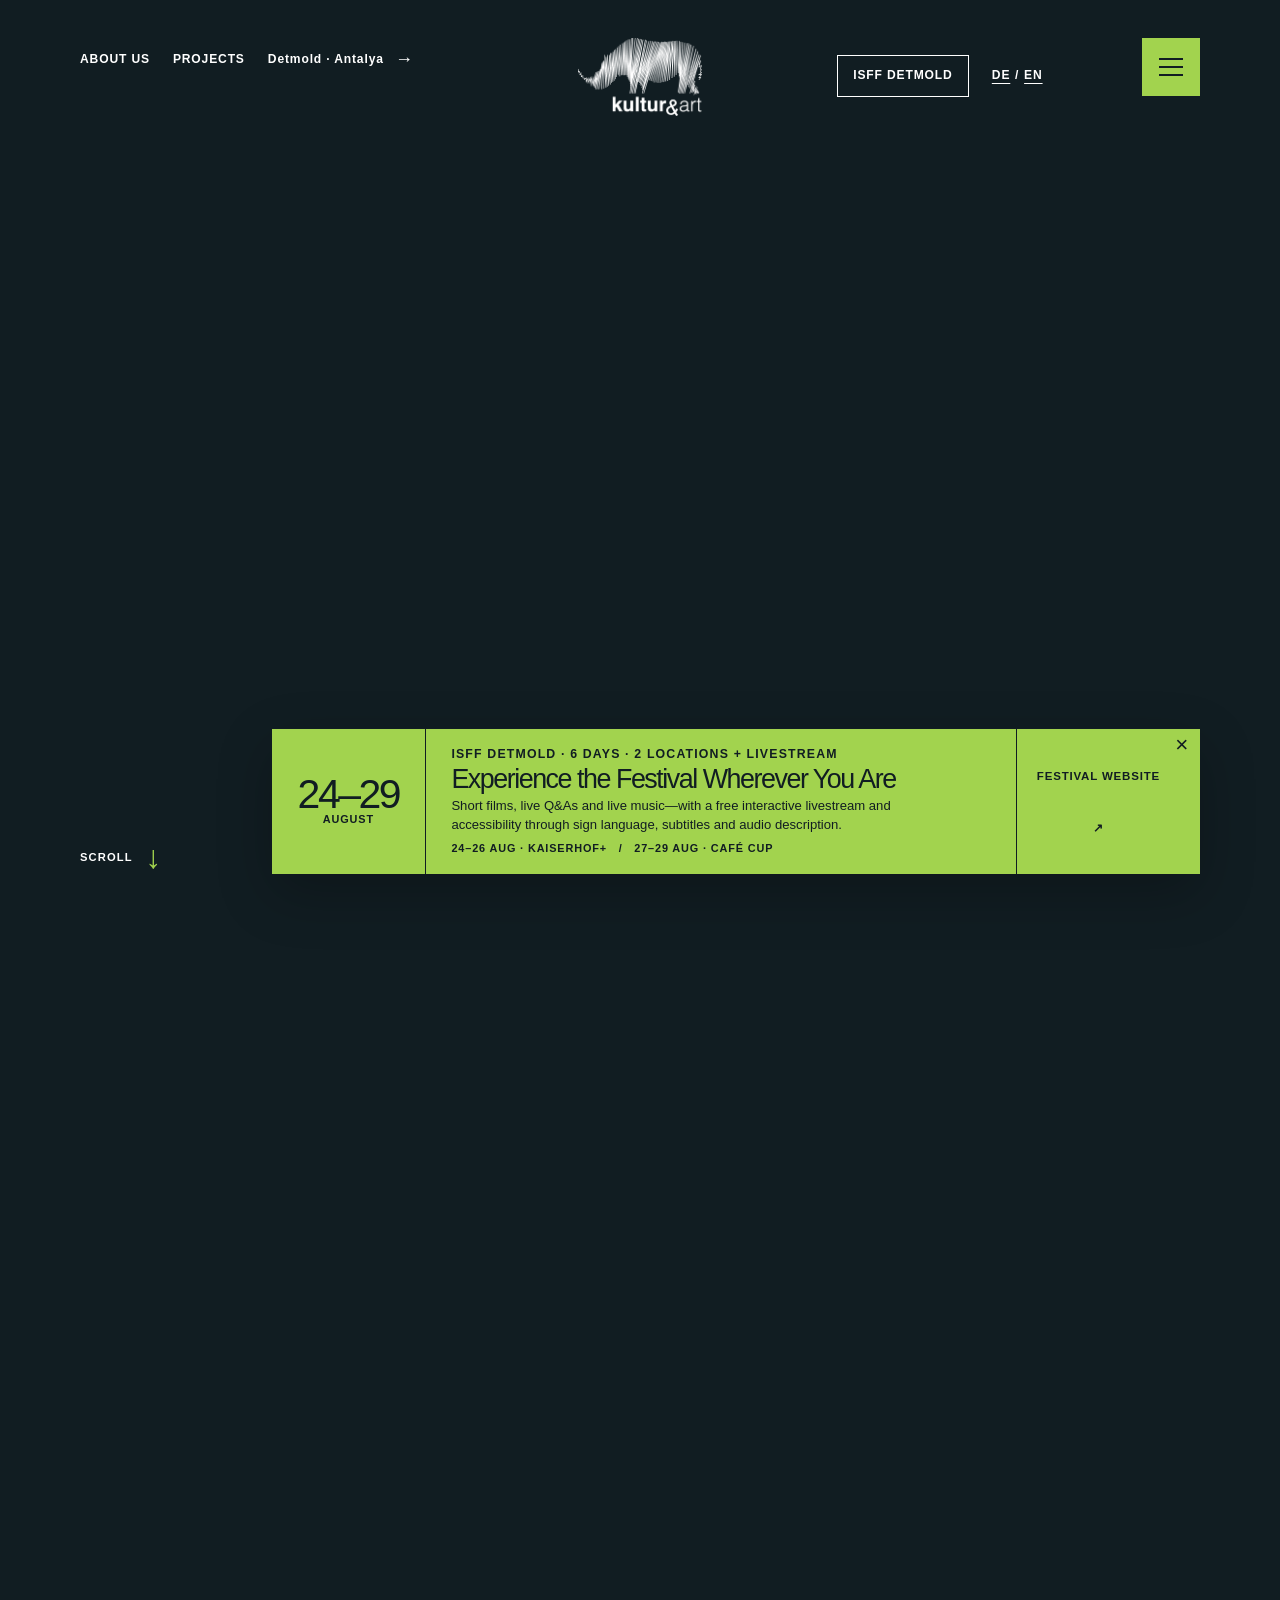
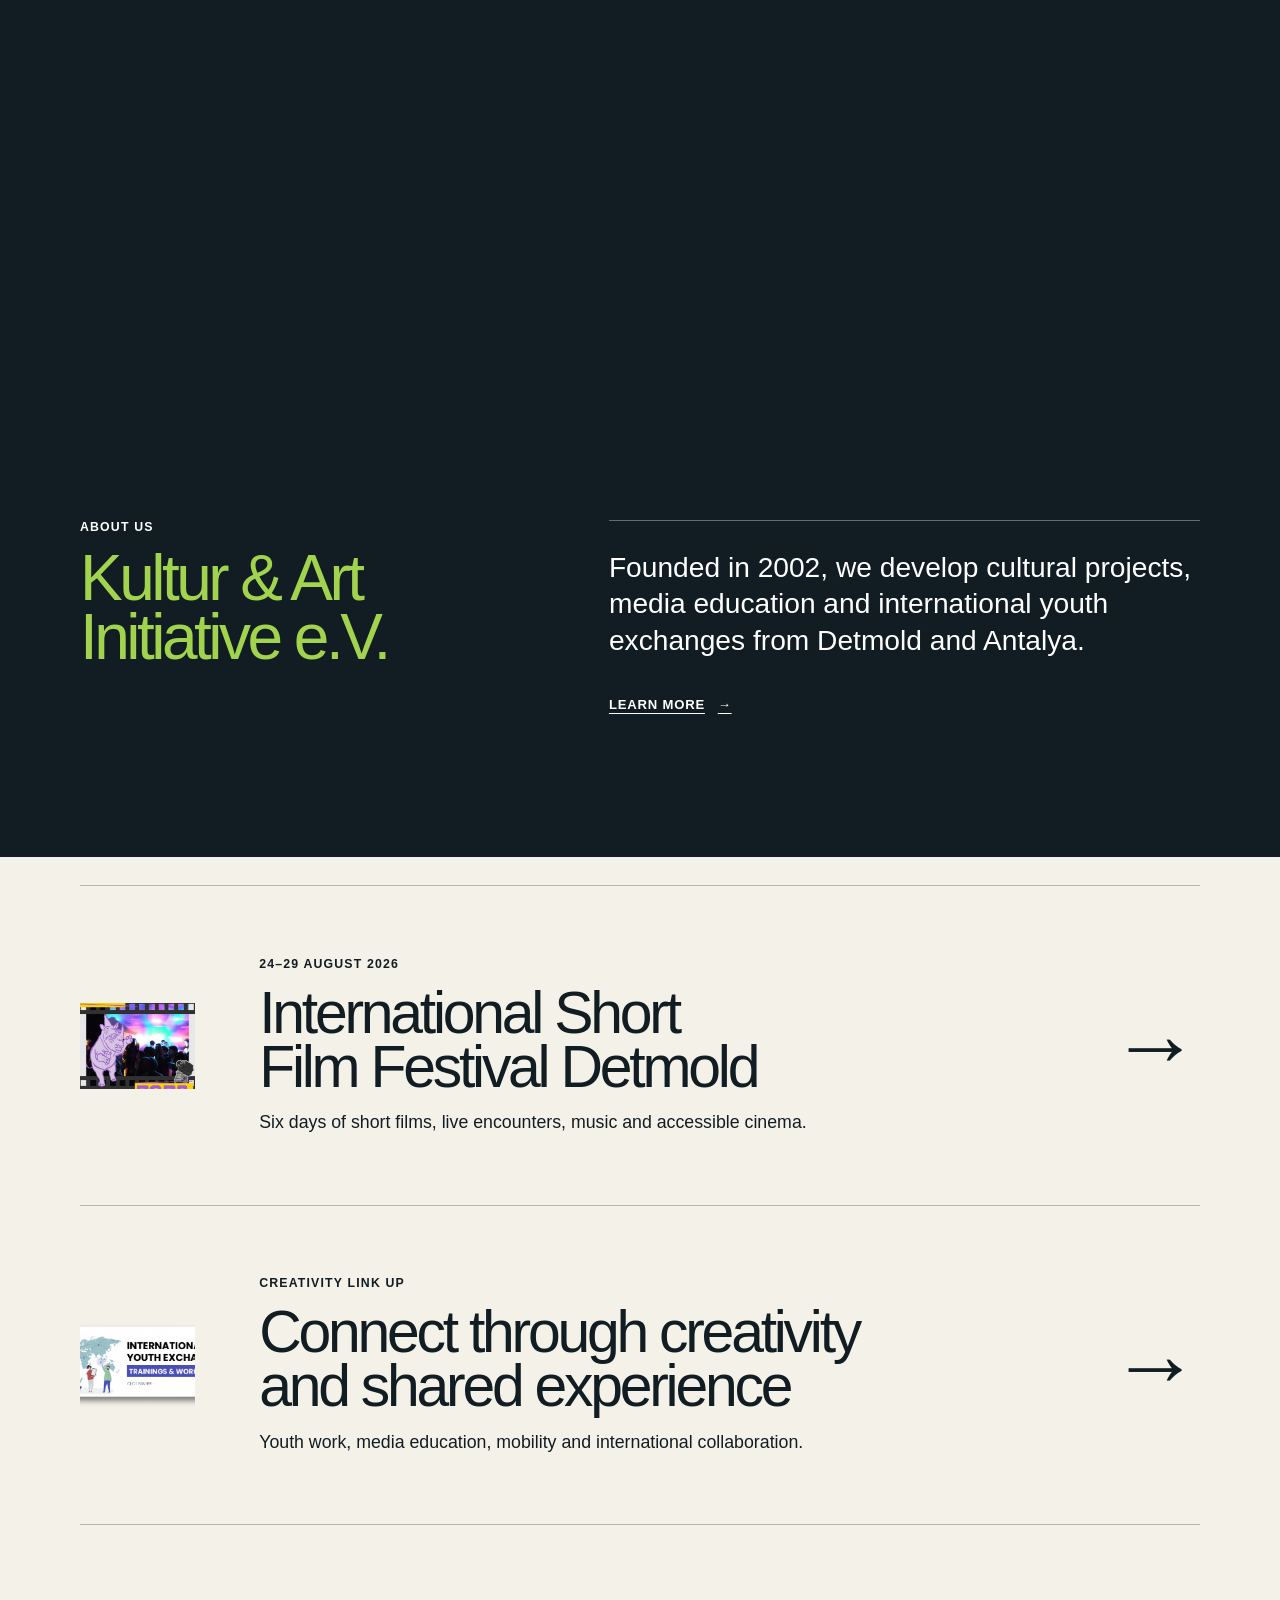
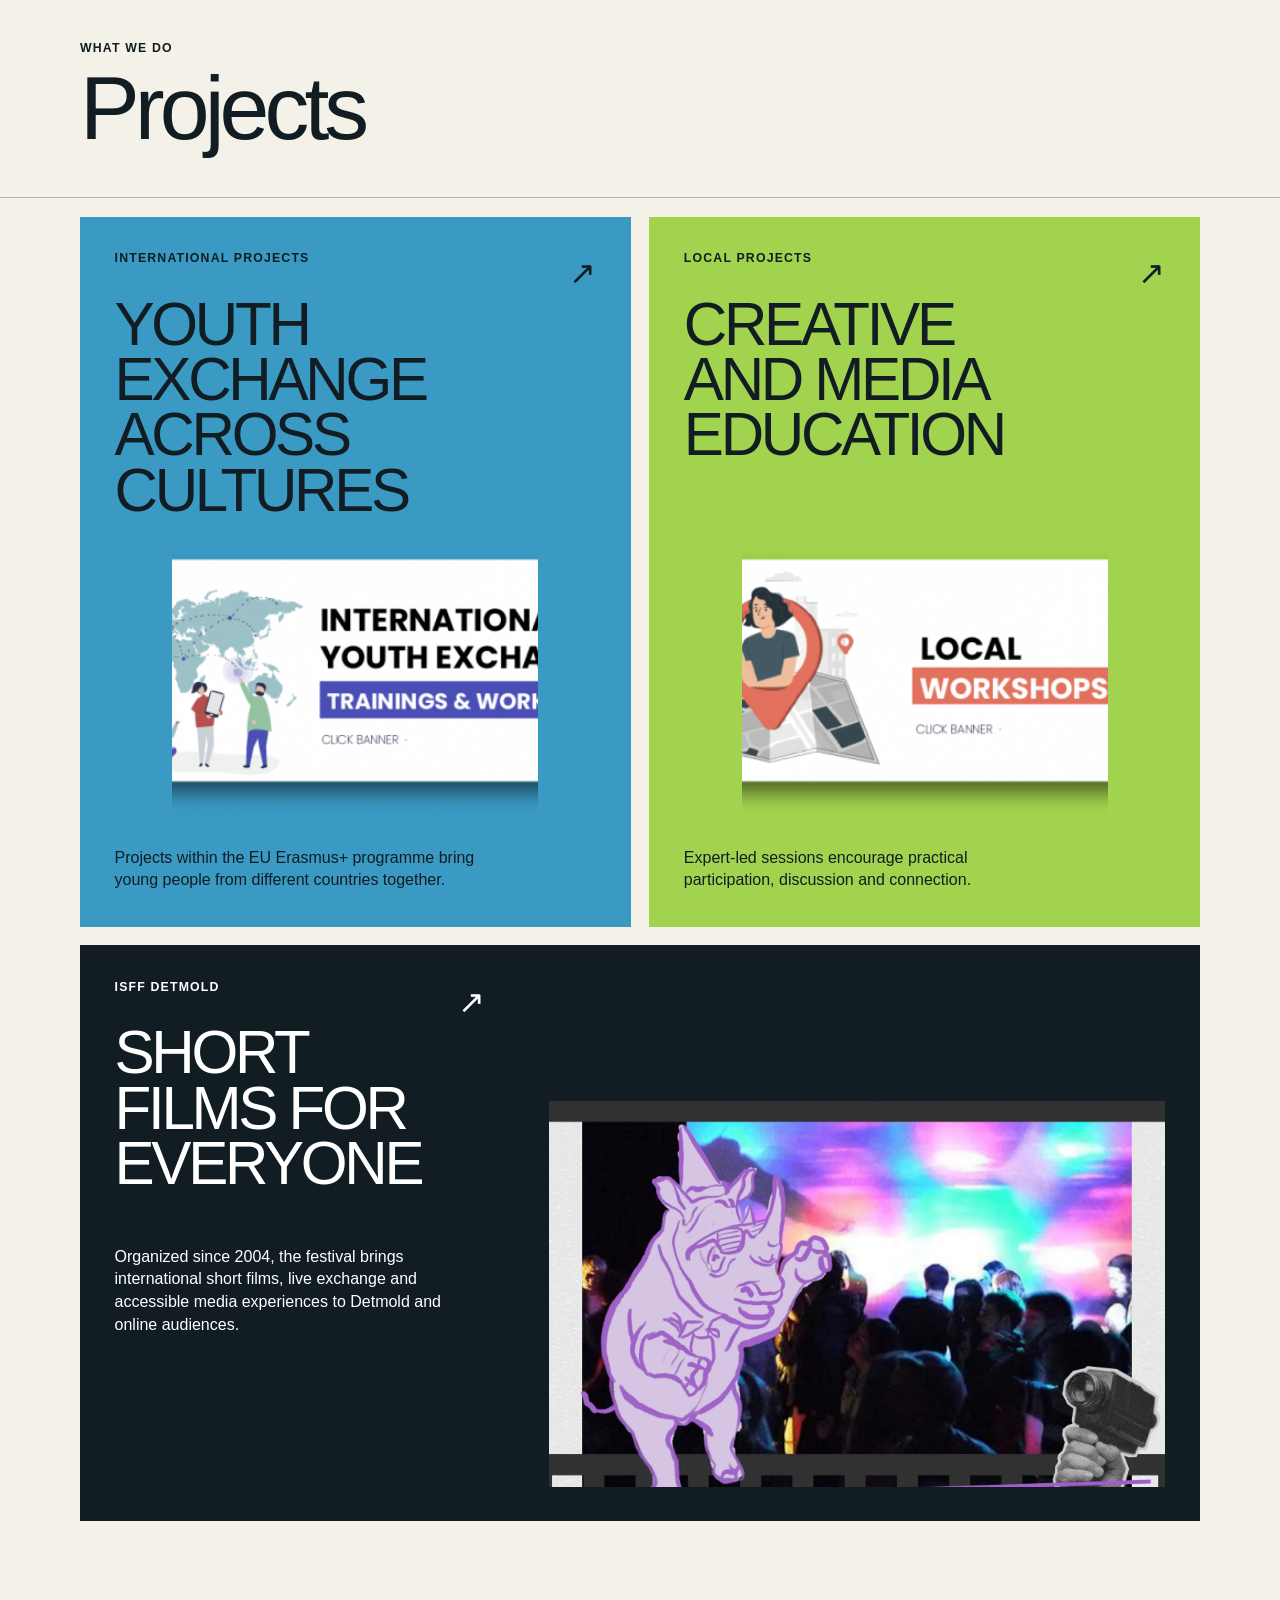
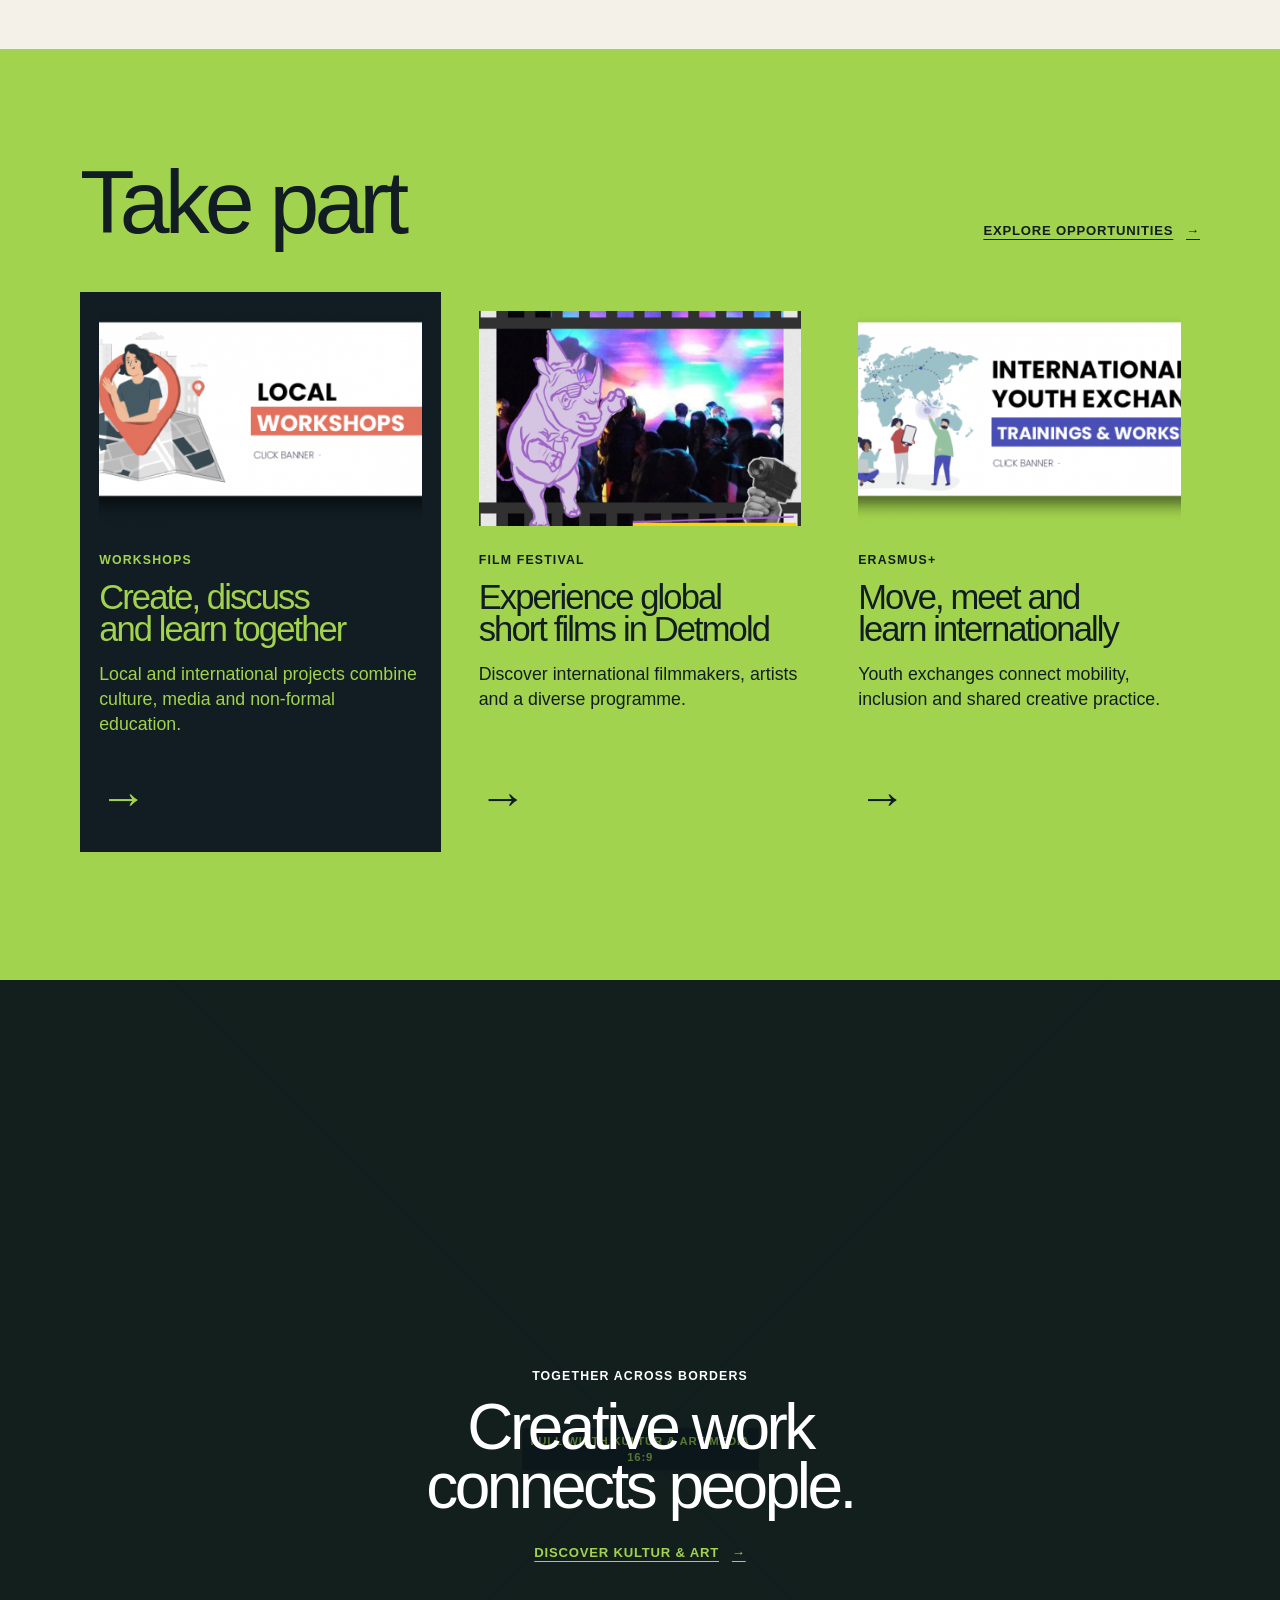
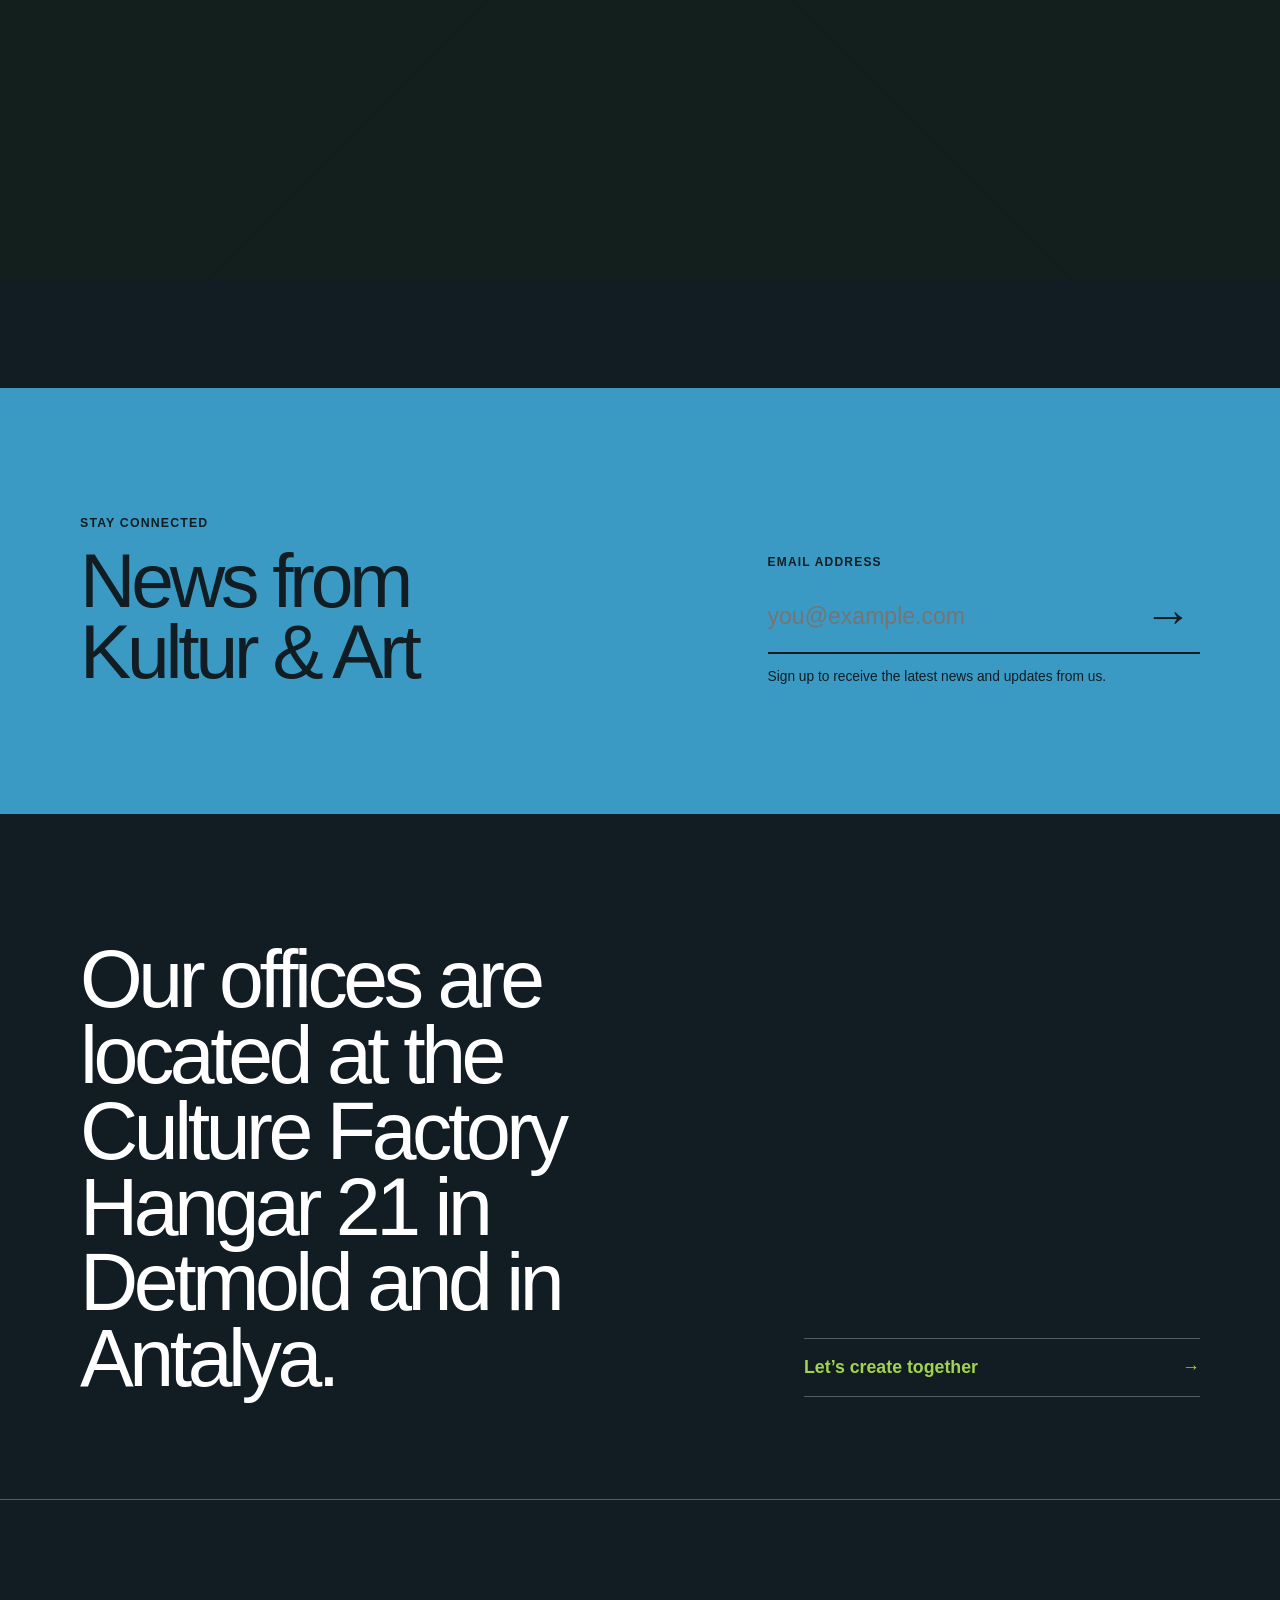
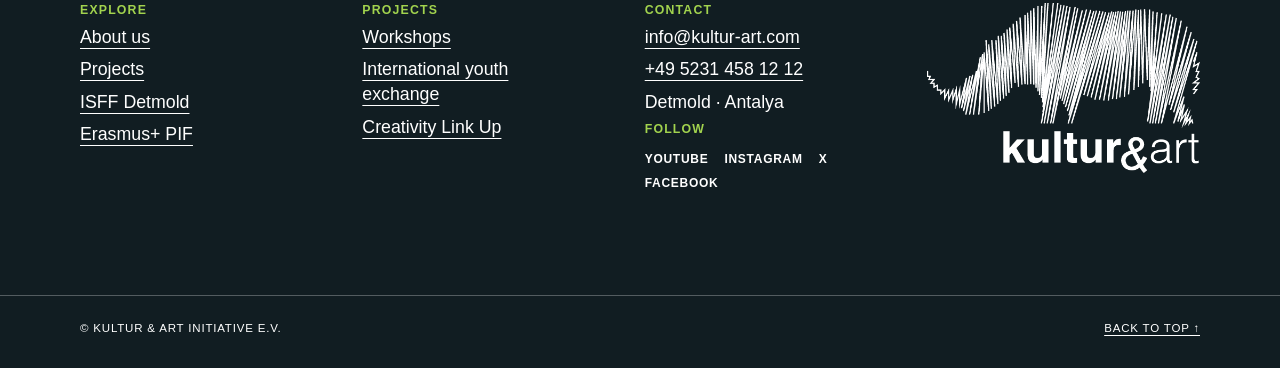
==== index.html @ 5b08f301 "first commit" ====
<!DOCTYPE html>
<html lang="en">
  <head>
    <meta charset="UTF-8">
    <meta name="viewport" content="width=device-width, initial-scale=1.0">
    <meta name="description" content="Kultur &amp; Art Initiative e.V. — intercultural projects, film and education.">
    <title>Kultur &amp; Art Initiative e.V.</title>
    <script>document.documentElement.classList.add("js");</script>
    <link rel="stylesheet" href="css/styles.css">
  </head>

  <body>
    <a class="skip-link" href="#main-content">Skip to content</a>

    <aside class="festival-note" aria-labelledby="festival-note-title" data-festival-note>
      <div class="festival-note__date" aria-hidden="true"><span>24–29</span><small>August</small></div>
      <div class="festival-note__copy">
        <p class="eyebrow">ISFF Detmold · 6 days · 2 locations + livestream</p>
        <h2 id="festival-note-title">Experience the Festival Wherever You Are</h2>
        <p>Short films, live Q&amp;As and live music—with a free interactive livestream and accessibility through sign language, subtitles and audio description.</p>
        <p class="festival-note__locations">24–26 Aug · Kaiserhof+ &nbsp; / &nbsp; 27–29 Aug · Café Cup</p>
      </div>
      <a class="festival-note__link" href="https://fest-der-filme.de/" target="_blank" rel="noopener">Festival website <span aria-hidden="true">↗</span></a>
      <button class="festival-note__close" type="button" aria-label="Dismiss festival announcement" data-festival-dismiss>×</button>
    </aside>

    <header class="site-header">
      <nav class="site-header__primary" aria-label="Primary navigation">
        <a class="header-link" href="about/">About us</a>
        <a class="header-link" href="projects/">Projects</a>
        <a class="header-status" href="about/#locations">
          <span>Detmold · Antalya</span>
          <span aria-hidden="true">→</span>
        </a>
      </nav>

      <a class="site-logo" href="./" aria-label="Kultur &amp; Art home">
        <img src="assets/brand/kulturart-logo.png" alt="Kultur &amp; Art" width="512" height="313">
      </a>

      <div class="site-header__tools">
        <a class="header-link header-link--featured" href="isff-detmold/">ISFF Detmold</a>
        <nav class="language-switcher" aria-label="Language selection">
          <a href="./" lang="de" hreflang="de">DE</a>
          <span aria-hidden="true">/</span>
          <a href="./" lang="en" hreflang="en" aria-current="page">EN</a>
        </nav>

        <details class="site-menu">
          <summary>
            <span class="site-menu__label">Menu</span>
            <span class="site-menu__icon" aria-hidden="true"></span>
          </summary>

          <div class="site-menu__overlay">
            <div class="site-menu__heading" aria-hidden="true">Explore</div>
            <nav class="site-menu__main" aria-label="Menu navigation">
              <a href="./"><span>01</span> Home</a>
              <a href="about/"><span>02</span> About us</a>
              <a href="projects/"><span>03</span> Projects</a>
              <a href="isff-detmold/"><span>04</span> ISFF Detmold</a>
              <a href="pif/"><span>05</span> Erasmus+ PIF</a>
            </nav>

            <div class="site-menu__meta">
              <div>
                <p class="eyebrow">Based in</p>
                <p>Detmold, Germany<br>Antalya, Türkiye</p>
              </div>
              <div>
                <p class="eyebrow">Contact</p>
                <a href="mailto:info@kultur-art.com">info@kultur-art.com</a>
                <a href="tel:+4952314581212">+49&nbsp;5231&nbsp;458&nbsp;12&nbsp;12</a>
              </div>
              <div class="site-menu__languages">
                <p class="eyebrow">Language</p>
                <a href="./" lang="de" hreflang="de">Deutsch</a>
                <a href="./" lang="en" hreflang="en" aria-current="page">English</a>
              </div>
            </div>
          </div>
        </details>
      </div>
    </header>

    <main id="main-content">
      <section class="hero" aria-labelledby="hero-title" data-hero data-menu-theme="blue">
        <div class="hero__stage">
          <div class="hero__media">
            <video autoplay muted loop playsinline preload="auto" aria-hidden="true">
              <source src="./assets/reference/background%20video.mp4" type="video/mp4">
            </video>
            <div class="hero__media-shade" aria-hidden="true"></div>
            <p class="hero__media-fallback">Kultur &amp; Art featured video</p>
          </div>

          <h1 class="hero__title" id="hero-title"><span>Culture</span><span>moves</span></h1>

          <div class="hero__caption">
            <p>Film · Education · Exchange</p>
            <a class="hero__link" href="#projects">Explore our work <span aria-hidden="true">→</span></a>
          </div>

          <p class="hero__scroll" aria-hidden="true"><span>Scroll</span><span class="hero__scroll-arrow">↓</span></p>
        </div>
      </section>

      <section class="overview" id="about" data-menu-theme="dark">
        <div class="overview__sticky">
          <div class="overview__lead container">
            <div data-reveal>
              <p class="eyebrow">About us</p>
              <h2>Kultur &amp; Art Initiative e.V.</h2>
            </div>
            <div class="overview__summary" data-reveal>
              <p>Founded in 2002, we develop cultural projects, media education and international youth exchanges from Detmold and Antalya.</p>
              <a class="section-link" href="about/">Learn more <span aria-hidden="true">→</span></a>
            </div>
          </div>
        </div>
      </section>

      <section class="editorial-feed" data-menu-theme="paper" aria-labelledby="feed-title">
        <div class="container">
          <h2 class="visually-hidden" id="feed-title">Featured Kultur &amp; Art stories</h2>
          <a class="editorial-row" href="isff-detmold/" data-reveal>
            <img class="editorial-row__image" src="assets/brand/isff-2026-poster.webp" alt="ISFF Detmold 2026 festival artwork" width="1600" height="2000" loading="lazy">
            <div class="editorial-row__copy">
              <p class="eyebrow">24–29 August 2026</p>
              <h3>International Short Film Festival Detmold</h3>
              <p>Six days of short films, live encounters, music and accessible cinema.</p>
            </div>
            <span class="editorial-row__arrow" aria-hidden="true">→</span>
          </a>
          <a class="editorial-row" href="projects/" data-reveal>
            <img class="editorial-row__image" src="assets/brand/international%20projects.png" alt="International youth exchanges and workshops artwork" width="550" height="200" loading="lazy">
            <div class="editorial-row__copy">
              <p class="eyebrow">Creativity Link Up</p>
              <h3>Connect through creativity and shared experience</h3>
              <p>Youth work, media education, mobility and international collaboration.</p>
            </div>
            <span class="editorial-row__arrow" aria-hidden="true">→</span>
          </a>
        </div>
      </section>

      <section class="projects" id="projects" data-menu-theme="paper" aria-labelledby="projects-title">
        <div class="projects__heading container">
          <p class="eyebrow" data-reveal>What we do</p>
          <h2 id="projects-title" data-reveal>Projects</h2>
        </div>

        <div class="project-grid container">
          <a class="project-card project-card--blue" href="pif/" data-reveal>
            <div class="project-card__head"><p class="eyebrow">International projects</p><span aria-hidden="true">↗</span></div>
            <h3>Youth exchange across cultures</h3>
            <img class="project-card__image" src="assets/brand/international%20projects.png" alt="International youth exchanges and workshops artwork" width="550" height="200" loading="lazy">
            <p>Projects within the EU Erasmus+ programme bring young people from different countries together.</p>
          </a>
          <a class="project-card project-card--lime" href="projects/" data-reveal>
            <div class="project-card__head"><p class="eyebrow">Local projects</p><span aria-hidden="true">↗</span></div>
            <h3>Creative and media education</h3>
            <img class="project-card__image" src="assets/brand/Local%20Projects.png" alt="Local workshops artwork" width="550" height="200" loading="lazy">
            <p>Expert-led sessions encourage practical participation, discussion and connection.</p>
          </a>
          <a class="project-card project-card--wide" href="isff-detmold/" data-reveal>
            <div class="project-card__wide-copy">
              <div class="project-card__head"><p class="eyebrow">ISFF Detmold</p><span aria-hidden="true">↗</span></div>
              <h3>Short films for everyone</h3>
              <p>Organized since 2004, the festival brings international short films, live exchange and accessible media experiences to Detmold and online audiences.</p>
            </div>
            <img class="project-card__image project-card__image--wide" src="assets/brand/isff-2026-poster.webp" alt="ISFF Detmold 2026 festival artwork" width="1600" height="2000" loading="lazy">
          </a>
        </div>
      </section>

      <section class="participate" data-menu-theme="lime" aria-labelledby="participate-title">
        <div class="participate__heading container">
          <h2 id="participate-title" data-reveal>Take part</h2>
          <a class="section-link" href="projects/" data-reveal>Explore opportunities <span aria-hidden="true">→</span></a>
        </div>

        <div class="participate-grid container">
          <a class="participate-card participate-card--featured" href="projects/" data-reveal>
            <img class="participate-card__image" src="assets/brand/Local%20Projects.png" alt="Local workshops artwork" width="550" height="200" loading="lazy">
            <p class="eyebrow">Workshops</p><h3>Create, discuss and learn together</h3>
            <p>Local and international projects combine culture, media and non-formal education.</p><span class="card-arrow" aria-hidden="true">→</span>
          </a>
          <a class="participate-card" href="isff-detmold/" data-reveal>
            <img class="participate-card__image" src="assets/brand/isff-2026-poster.webp" alt="ISFF Detmold 2026 festival artwork" width="1600" height="2000" loading="lazy">
            <p class="eyebrow">Film festival</p><h3>Experience global short films in Detmold</h3>
            <p>Discover international filmmakers, artists and a diverse programme.</p><span class="card-arrow" aria-hidden="true">→</span>
          </a>
          <a class="participate-card" href="pif/" data-reveal>
            <img class="participate-card__image" src="assets/brand/international%20projects.png" alt="International youth exchanges and workshops artwork" width="550" height="200" loading="lazy">
            <p class="eyebrow">Erasmus+</p><h3>Move, meet and learn internationally</h3>
            <p>Youth exchanges connect mobility, inclusion and shared creative practice.</p><span class="card-arrow" aria-hidden="true">→</span>
          </a>
        </div>
      </section>

      <section class="manifesto" data-menu-theme="dark" data-scroll-scene aria-labelledby="manifesto-title">
        <div class="manifesto__sticky">
          <div class="manifesto__media media-placeholder" aria-hidden="true"><span>Full-width Kultur &amp; Art media<br>16:9</span></div>
          <div class="manifesto__shade" aria-hidden="true"></div>
          <div class="manifesto__content container">
            <p class="eyebrow">Together across borders</p>
            <h2 id="manifesto-title">Creative work connects people.</h2>
            <a class="section-link section-link--light" href="about/">Discover Kultur &amp; Art <span aria-hidden="true">→</span></a>
          </div>
        </div>
      </section>

      <section class="newsletter" data-menu-theme="blue" aria-labelledby="newsletter-title">
        <div class="newsletter__inner container">
          <div data-reveal><p class="eyebrow">Stay connected</p><h2 id="newsletter-title">News from Kultur &amp; Art</h2></div>
          <form class="newsletter__form" action="#" method="post" data-reveal>
            <label for="newsletter-email">Email address</label>
            <div class="newsletter__control"><input id="newsletter-email" name="email" type="email" autocomplete="email" placeholder="you@example.com" required><button type="submit" aria-label="Subscribe to the newsletter">→</button></div>
            <p>Sign up to receive the latest news and updates from us.</p>
          </form>
        </div>
      </section>
    </main>

    <footer class="site-footer" data-menu-theme="dark">
      <div class="site-footer__statement container" data-reveal>
        <p>Our offices are located at the Culture Factory Hangar 21 in Detmold and in Antalya.</p>
        <a href="mailto:info@kultur-art.com">Let’s create together <span aria-hidden="true">→</span></a>
      </div>
      <div class="site-footer__links container">
        <div><p class="eyebrow">Explore</p><a href="about/">About us</a><a href="projects/">Projects</a><a href="isff-detmold/">ISFF Detmold</a><a href="pif/">Erasmus+ PIF</a></div>
        <div><p class="eyebrow">Projects</p><a href="projects/">Workshops</a><a href="pif/">International youth exchange</a><a href="projects/">Creativity Link Up</a></div>
        <div><p class="eyebrow">Contact</p><a href="mailto:info@kultur-art.com">info@kultur-art.com</a><a href="tel:+4952314581212">+49 5231 458 12 12</a><p>Detmold · Antalya</p></div>
        <div class="site-footer__brand"><img src="assets/brand/kulturart-logo.png" alt="Kultur &amp; Art" width="512" height="313"></div>
      </div>
      <div class="site-footer__legal container"><p>© Kultur &amp; Art Initiative e.V.</p><a href="#main-content">Back to top ↑</a></div>
    </footer>

    <script src="js/main.js"></script>
  </body>
</html>
---- css/styles.css ----
:root {
  --blue: #3b9ac4;
  --blue-dark: #176487;
  --lime: #a2d34e;
  --ink: #111d22;
  --paper: #f4f1e9;
  --white: #fff;
  --line: rgb(17 29 34 / 28%);
  --font: "Helvetica Neue", Helvetica, Arial, sans-serif;
  --display: Arial, "Helvetica Neue", Helvetica, sans-serif;
  --gutter: clamp(1.25rem, 6.25vw, 7.5rem);
  --gap: clamp(0.8rem, 1.45vw, 2rem);
  --section-space: clamp(5rem, 10vw, 12rem);
  --ease: cubic-bezier(0.22, 1, 0.36, 1);
  --fast: 180ms;
  --normal: 420ms;
}

*,
*::before,
*::after {
  box-sizing: border-box;
}

html {
  min-width: 20rem;
  scroll-behavior: smooth;
  text-size-adjust: 100%;
}

body {
  min-height: 100vh;
  margin: 0;
  overflow-x: clip;
  background: var(--ink);
  color: var(--ink);
  font-family: var(--font);
  font-size: clamp(1rem, 0.95rem + 0.2vw, 1.125rem);
  line-height: 1.42;
  -webkit-font-smoothing: antialiased;
}

body.menu-is-open {
  overflow: hidden;
}

img,
video {
  display: block;
  max-width: 100%;
  height: auto;
}

button,
input {
  color: inherit;
  font: inherit;
}

a {
  color: inherit;
  text-decoration-thickness: 1px;
  text-underline-offset: 0.3em;
}

:focus-visible {
  outline: 3px solid var(--lime);
  outline-offset: 4px;
}

::selection {
  background: var(--lime);
  color: var(--ink);
}

h1,
h2,
h3,
p {
  margin-top: 0;
}

h1,
h2,
h3 {
  margin-bottom: 0.45em;
  font-family: var(--display);
  font-weight: 500;
  letter-spacing: -0.055em;
  line-height: 0.92;
  text-wrap: balance;
}

.container {
  width: 100%;
  max-width: 120rem;
  margin-inline: auto;
  padding-inline: var(--gutter);
}

.eyebrow {
  margin-bottom: 0.9rem;
  font-size: clamp(0.7rem, 0.65rem + 0.15vw, 0.84rem);
  font-weight: 700;
  letter-spacing: 0.095em;
  line-height: 1.2;
  text-transform: uppercase;
}

.visually-hidden {
  position: absolute !important;
  width: 1px !important;
  height: 1px !important;
  padding: 0 !important;
  margin: -1px !important;
  overflow: hidden !important;
  clip: rect(0, 0, 0, 0) !important;
  white-space: nowrap !important;
  border: 0 !important;
}

.skip-link {
  position: fixed;
  z-index: 1000;
  top: 0.75rem;
  left: 0.75rem;
  padding: 0.8rem 1rem;
  background: var(--ink);
  color: var(--white);
  transform: translateY(-160%);
  transition: transform var(--fast) var(--ease);
}

.skip-link:focus {
  transform: translateY(0);
}

/* Quiet festival notice: fixed independently from all measured scroll scenes */
.festival-note {
  position: fixed;
  z-index: 45;
  right: var(--gutter);
  bottom: clamp(1rem, 2vw, 2rem);
  display: grid;
  grid-template-columns: auto minmax(0, 1fr) auto;
  width: min(58rem, calc(100vw - (2 * var(--gutter))));
  border-top: 1px solid var(--ink);
  background: var(--lime);
  color: var(--ink);
  box-shadow: 0 1.2rem 3.5rem rgb(0 0 0 / 24%);
}

.festival-note[hidden] {
  display: none;
}

.festival-note__date {
  display: grid;
  align-content: center;
  padding: 1.25rem clamp(1rem, 2vw, 2rem);
  border-right: 1px solid var(--ink);
  text-align: center;
}

.festival-note__date span {
  font-family: var(--display);
  font-size: clamp(2rem, 3.2vw, 3.6rem);
  letter-spacing: -0.06em;
  line-height: 0.85;
}

.festival-note__date small,
.festival-note__locations {
  font-size: 0.68rem;
  font-weight: 700;
  letter-spacing: 0.08em;
  text-transform: uppercase;
}

.festival-note__copy {
  padding: 1.1rem clamp(1rem, 2vw, 2rem);
}

.festival-note__copy .eyebrow {
  margin-bottom: 0.35rem;
}

.festival-note__copy h2 {
  margin-bottom: 0.3rem;
  font-size: clamp(1.45rem, 2.1vw, 2.4rem);
}

.festival-note__copy > p:not(.eyebrow, .festival-note__locations) {
  max-width: 64ch;
  margin-bottom: 0.45rem;
  font-size: 0.82rem;
}

.festival-note__locations {
  margin: 0;
}

.festival-note__link {
  display: grid;
  min-width: 9.5rem;
  padding: 1.25rem 2.5rem 1.25rem 1.25rem;
  border-left: 1px solid var(--ink);
  place-items: center;
  font-size: 0.72rem;
  font-weight: 700;
  letter-spacing: 0.07em;
  text-align: center;
  text-decoration: none;
  text-transform: uppercase;
}

.festival-note__close {
  position: absolute;
  top: 0.25rem;
  right: 0.35rem;
  border: 0;
  background: transparent;
  cursor: pointer;
  font-size: 1.4rem;
  line-height: 1;
}

/* Editorial internal pages */
.subpage {
  background: var(--paper);
}

.subpage .site-header {
  color: var(--ink);
}

.subpage .site-logo {
  filter: none;
}

.subpage--dark-hero .site-header {
  color: var(--white);
}

.subpage--dark-hero .site-logo {
  filter: brightness(0) invert(1);
}

.subpage .site-menu:not([open]) summary {
  background: var(--ink);
  color: var(--lime);
}

.page-hero {
  --scene-p: 0;
  position: relative;
  height: 170svh;
  background: var(--blue);
  color: var(--ink);
}

.page-hero--lime {
  background: var(--lime);
}

.page-hero--dark {
  background: var(--ink);
  color: var(--white);
}

.page-hero__stage {
  position: sticky;
  top: 0;
  display: grid;
  height: 100svh;
  padding: clamp(9rem, 18vh, 13rem) var(--gutter) clamp(2rem, 5vh, 5rem);
  overflow: hidden;
  align-content: end;
}

.page-hero__index {
  position: absolute;
  top: 48%;
  right: var(--gutter);
  margin: 0;
  font-size: 0.72rem;
  font-weight: 700;
  letter-spacing: 0.09em;
  text-transform: uppercase;
  transform: translateY(calc(-9vh * var(--scene-p)));
}

.page-hero__title {
  max-width: 10ch;
  margin: 0;
  font-size: clamp(5rem, 13vw, 14rem);
  line-height: 0.78;
  text-transform: uppercase;
  transform: translate3d(calc(-7vw * var(--scene-p)), calc(-13vh * var(--scene-p)), 0) scale(calc(1 + (0.08 * var(--scene-p))));
  transform-origin: left bottom;
  will-change: transform;
}

.page-hero__title span {
  color: var(--lime);
}

.page-hero--lime .page-hero__title span {
  color: var(--blue-dark);
}

.page-hero__intro {
  display: grid;
  grid-template-columns: 1fr minmax(18rem, 0.55fr);
  gap: var(--gap);
  align-items: end;
  margin-top: clamp(2rem, 5vh, 5rem);
  transform: translateY(calc(7vh - (13vh * var(--scene-p))));
}

.page-hero__intro p {
  grid-column: 2;
  max-width: 42ch;
  margin: 0;
  font-size: clamp(1.15rem, 1.5vw, 1.6rem);
}

.page-intro {
  padding-block: var(--section-space);
  background: var(--paper);
}

.page-intro__grid {
  display: grid;
  grid-template-columns: minmax(9rem, 0.32fr) 1fr;
  gap: var(--gap);
}

.page-intro h2 {
  max-width: 14ch;
  font-size: clamp(3.2rem, 7vw, 8rem);
}

.page-intro__text {
  grid-column: 2;
  max-width: 55ch;
  margin-top: clamp(2rem, 5vw, 6rem);
  font-size: clamp(1.3rem, 2vw, 2rem);
}

.page-grid {
  display: grid;
  grid-template-columns: repeat(2, minmax(0, 1fr));
  background: var(--ink);
}

.page-card {
  min-height: 55svh;
  padding: clamp(2rem, 4vw, 5rem) var(--gutter);
  border-bottom: 1px solid rgb(255 255 255 / 26%);
  background: var(--ink);
  color: var(--white);
  text-decoration: none;
}

.page-card:nth-child(odd) {
  border-right: 1px solid rgb(255 255 255 / 26%);
}

.page-card--blue {
  background: var(--blue);
  color: var(--ink);
}

.page-card--lime {
  background: var(--lime);
  color: var(--ink);
}

.page-card h2,
.page-card h3 {
  max-width: 12ch;
  margin-top: clamp(4rem, 10vh, 8rem);
  font-size: clamp(2.8rem, 5vw, 6.5rem);
  overflow-wrap: anywhere;
}

.page-card p:last-child {
  max-width: 42ch;
}

.page-list {
  padding-block: var(--section-space);
  background: var(--paper);
}

.page-list__heading {
  max-width: 12ch;
  margin-bottom: clamp(4rem, 9vw, 9rem);
  font-size: clamp(4rem, 9vw, 10rem);
}

.page-list__item {
  display: grid;
  grid-template-columns: 5rem 1fr minmax(16rem, 0.45fr);
  gap: var(--gap);
  padding-block: clamp(1.8rem, 4vw, 4rem);
  border-top: 1px solid var(--ink);
}

.page-list__item h3 {
  margin: 0;
  font-size: clamp(2.2rem, 4.2vw, 5rem);
}

.page-list__item p {
  margin: 0;
}

.page-cta {
  display: grid;
  min-height: 72svh;
  padding-block: var(--section-space);
  align-content: center;
  background: var(--blue);
  color: var(--ink);
}

.page-cta--lime {
  background: var(--lime);
}

.page-cta h2 {
  max-width: 13ch;
  font-size: clamp(4rem, 9vw, 10rem);
}

.page-cta .section-link {
  width: fit-content;
}

/* Header */
.site-header {
  position: absolute;
  z-index: 30;
  inset: 0 0 auto;
  display: grid;
  grid-template-columns: 1fr auto 1fr;
  align-items: start;
  gap: 2rem;
  padding: clamp(1.5rem, 3vw, 3.5rem) var(--gutter);
  color: var(--white);
  pointer-events: none;
}

.site-header a,
.site-header summary {
  pointer-events: auto;
}

.site-header__primary,
.site-header__tools {
  display: flex;
  align-items: center;
  gap: clamp(1rem, 1.8vw, 2.4rem);
  padding-top: 0.55rem;
}

.site-header__tools {
  justify-content: flex-end;
  padding-right: clamp(4.5rem, 6vw, 6.5rem);
}

.header-link,
.header-status,
.language-switcher {
  font-size: clamp(0.7rem, 0.66rem + 0.12vw, 0.82rem);
  font-weight: 700;
  letter-spacing: 0.07em;
  text-decoration: none;
  text-transform: uppercase;
}

.header-link--featured {
  padding: 0.7rem 0.95rem;
  border: 1px solid currentColor;
}

.header-status {
  display: flex;
  align-items: center;
  gap: 0.7rem;
  text-transform: none;
}

.header-status span:last-child {
  font-size: 1.5em;
}

.site-logo {
  display: block;
  width: clamp(7.8rem, 9vw, 10.5rem);
  filter: brightness(0) invert(1);
}

.site-logo img {
  width: 100%;
  height: auto;
}

.language-switcher {
  display: flex;
  gap: 0.3rem;
}

.site-header__primary,
.site-header__tools > :not(.site-menu),
.site-logo {
  transition:
    opacity 450ms ease,
    transform 650ms var(--ease);
}

body.hero-passed-intro .site-header__primary,
body.hero-passed-intro .site-header__tools > :not(.site-menu),
body.hero-passed-intro .site-logo {
  pointer-events: none;
  opacity: 0;
  transform: translateY(-2rem);
}

/* Persistent menu */
.site-menu {
  width: clamp(3.6rem, 4.5vw, 4.9rem);
  aspect-ratio: 1;
}

.site-menu summary {
  position: fixed;
  z-index: 52;
  top: clamp(1.5rem, 3vw, 3.5rem);
  right: var(--gutter);
  display: grid;
  width: clamp(3.6rem, 4.5vw, 4.9rem);
  aspect-ratio: 1;
  place-items: center;
  background: var(--lime);
  color: var(--ink);
  cursor: pointer;
  list-style: none;
  transition:
    background-color var(--fast) ease,
    color var(--fast) ease;
}

.site-menu summary::-webkit-details-marker {
  display: none;
}

.site-menu__label {
  position: absolute;
  width: 1px;
  height: 1px;
  overflow: hidden;
  clip: rect(0 0 0 0);
  white-space: nowrap;
}

.site-menu__icon,
.site-menu__icon::before,
.site-menu__icon::after {
  display: block;
  width: clamp(1.5rem, 1.8vw, 2rem);
  height: 2px;
  background: currentColor;
  transition: transform 350ms var(--ease), top 350ms var(--ease);
}

.site-menu__icon {
  position: relative;
}

.site-menu__icon::before,
.site-menu__icon::after {
  position: absolute;
  left: 0;
  content: "";
}

.site-menu__icon::before {
  top: -0.5rem;
}

.site-menu__icon::after {
  top: 0.5rem;
}

.site-menu[open] summary {
  background: var(--ink);
  color: var(--lime);
}

.site-menu[open] .site-menu__icon {
  background: transparent;
}

.site-menu[open] .site-menu__icon::before {
  top: 0;
  transform: rotate(45deg);
}

.site-menu[open] .site-menu__icon::after {
  top: 0;
  transform: rotate(-45deg);
}

body[data-menu-theme="paper"] .site-menu:not([open]) summary,
body[data-menu-theme="lime"] .site-menu:not([open]) summary {
  background: var(--ink);
  color: var(--lime);
}

.site-menu__overlay {
  position: fixed;
  z-index: 50;
  inset: 0;
  display: grid;
  grid-template-columns: minmax(0, 1.6fr) minmax(16rem, 0.4fr);
  grid-template-rows: auto 1fr;
  gap: clamp(2rem, 4vw, 5rem);
  padding: clamp(2.5rem, 4vw, 5rem) var(--gutter);
  overflow-y: auto;
  background: var(--lime);
  color: var(--ink);
}

.site-menu__heading {
  grid-column: 1 / -1;
  padding-bottom: 1rem;
  border-bottom: 1px solid;
  font-size: 0.78rem;
  font-weight: 700;
  letter-spacing: 0.1em;
  text-transform: uppercase;
}

.site-menu__main {
  display: grid;
  align-content: start;
}

.site-menu__main a {
  display: flex;
  align-items: baseline;
  gap: 1.2rem;
  padding-block: clamp(0.65rem, 1.2vh, 1.1rem);
  border-bottom: 1px solid rgb(17 29 34 / 38%);
  font-family: var(--display);
  font-size: clamp(2.8rem, 5.2vw, 6.5rem);
  font-weight: 500;
  letter-spacing: -0.055em;
  line-height: 0.92;
  text-decoration: none;
  transition: padding-left 350ms var(--ease), background-color var(--fast) ease, color var(--fast) ease;
}

.site-menu__main a span {
  width: 2rem;
  font-family: var(--font);
  font-size: 0.7rem;
  font-weight: 700;
}

.site-menu__main a:hover {
  padding-left: 1rem;
  background: var(--ink);
  color: var(--lime);
}

.site-menu__meta {
  display: grid;
  align-content: end;
  gap: 2.5rem;
}

.site-menu__meta p,
.site-menu__meta a {
  margin-bottom: 0;
}

.site-menu__meta a {
  display: block;
  width: fit-content;
}

/* Hero: SVG mask scroll zoom */
.hero {
  --scene-p: 0;
  --hero-mask-size: clamp(360px, 44vw, 680px);
  --hero-overlay-opacity: 0;
  --hero-copy-opacity: 0;
  --hero-copy-y: 2rem;
  --hero-scroll-opacity: 1;
  position: relative;
  z-index: 1;
  height: 220vh;
  background: var(--ink);
  color: var(--white);
  touch-action: pan-y;
}

.hero__stage {
  position: sticky;
  top: 0;
  height: 100vh;
  overflow: hidden;
  background: var(--ink);
  contain: layout paint;
  isolation: isolate;
}

.hero__media {
  position: absolute;
  z-index: 0;
  inset: 0;
  overflow: hidden;
  background: var(--ink);
}

.hero__media video {
  position: absolute;
  inset: 0;
  width: 100%;
  height: 100%;
  max-width: none;
  object-fit: cover;
  object-position: center;
  transform: translateZ(0) scale(1.01);
  transform-origin: center;
}

.hero__media video,
.hero__media-fallback {
  -webkit-mask-image: url("data:image/svg+xml,%3Csvg xmlns='http://www.w3.org/2000/svg' viewBox='0 0 100 100'%3E%3Cpath fill='white' d='M50 3C68 2 87 12 96 29C103 44 95 65 83 79C70 94 51 101 34 94C16 88 3 72 4 52C5 32 15 15 32 8C38 5 44 3 50 3Z'/%3E%3C/svg%3E");
  -webkit-mask-position: var(--hero-mask-position, center);
  -webkit-mask-repeat: no-repeat;
  -webkit-mask-size: var(--hero-mask-size);
  mask-image: url("data:image/svg+xml,%3Csvg xmlns='http://www.w3.org/2000/svg' viewBox='0 0 100 100'%3E%3Cpath fill='white' d='M50 3C68 2 87 12 96 29C103 44 95 65 83 79C70 94 51 101 34 94C16 88 3 72 4 52C5 32 15 15 32 8C38 5 44 3 50 3Z'/%3E%3C/svg%3E");
  mask-position: var(--hero-mask-position, center);
  mask-repeat: no-repeat;
  mask-size: var(--hero-mask-size);
  will-change: transform, mask-size;
}

.hero__media-shade {
  position: absolute;
  z-index: 1;
  inset: 0;
  background: rgb(0 0 0 / 45%);
  opacity: var(--hero-overlay-opacity);
  will-change: opacity;
}

.hero__media-fallback {
  display: none;
}

.hero__media.video-unavailable video,
.hero__media.video-paused video {
  visibility: hidden;
}

.hero__media.video-unavailable .hero__media-fallback,
.hero__media.video-paused .hero__media-fallback {
  position: absolute;
  inset: 0;
  display: grid;
  margin: 0;
  place-items: center;
  background:
    linear-gradient(135deg, rgb(59 154 196 / 92%), rgb(17 29 34 / 94%));
  color: var(--white);
  font-size: 0.75rem;
  font-weight: 700;
  letter-spacing: 0.1em;
  text-transform: uppercase;
}

.hero__title {
  position: absolute;
  z-index: 2;
  top: 50%;
  left: 50%;
  display: flex;
  width: max-content;
  max-width: none;
  gap: 0.12em;
  margin: 0;
  color: var(--lime);
  font-size: clamp(4.5rem, 9vw, 9.5rem);
  letter-spacing: -0.075em;
  line-height: 0.78;
  text-transform: uppercase;
  opacity: var(--hero-copy-opacity);
  transform: translate3d(-50%, calc(-50% + var(--hero-copy-y)), 0);
  will-change: opacity, transform;
  white-space: nowrap;
}

.hero__title span {
  display: block;
  will-change: transform;
}

.hero__title span:first-child {
  transform: none;
}

.hero__title span:last-child {
  color: var(--white);
  transform: none;
}

.hero__caption {
  position: absolute;
  z-index: 2;
  bottom: clamp(4.8rem, 8vh, 7.5rem);
  left: 50%;
  display: grid;
  justify-items: center;
  color: var(--white);
  text-align: center;
  opacity: var(--hero-copy-opacity);
  transform: translate3d(-50%, var(--hero-copy-y), 0);
  will-change: opacity, transform;
}

.hero__caption p {
  margin-bottom: 0.8rem;
  font-size: clamp(1rem, 1.35vw, 1.5rem);
  font-weight: 700;
  letter-spacing: 0.02em;
  text-transform: uppercase;
}

.hero__link,
.section-link {
  display: inline-flex;
  align-items: center;
  gap: 0.8rem;
  font-size: clamp(0.75rem, 0.7rem + 0.15vw, 0.88rem);
  font-weight: 700;
  letter-spacing: 0.06em;
  text-transform: uppercase;
}

.hero__scroll {
  position: absolute;
  z-index: 2;
  bottom: 1.2rem;
  left: var(--gutter);
  display: flex;
  align-items: center;
  gap: 0.8rem;
  margin: 0;
  font-size: 0.7rem;
  font-weight: 700;
  letter-spacing: 0.1em;
  text-transform: uppercase;
  opacity: var(--hero-scroll-opacity);
  transform: translateY(calc(2rem * var(--scene-p)));
  will-change: opacity, transform;
}

.hero__scroll-arrow {
  color: var(--lime);
  font-size: 2rem;
}

/* Minimal editorial introduction */
.overview {
  position: relative;
  z-index: 3;
  height: auto;
  margin-top: -1px;
  background: var(--ink);
  color: var(--white);
}

.overview__sticky {
  position: relative;
  height: auto;
  background: var(--ink);
}

.overview__lead {
  display: grid;
  grid-template-columns: minmax(12rem, 0.7fr) minmax(18rem, 1fr);
  gap: clamp(3rem, 9vw, 12rem);
  align-items: start;
  padding-block: clamp(6rem, 11vw, 12rem);
}

.overview__lead h2 {
  max-width: 10ch;
  margin: 0;
  color: var(--lime);
  font-size: clamp(2.8rem, 5vw, 5.8rem);
}

.overview__summary {
  max-width: 42rem;
  padding-top: 1.8rem;
  border-top: 1px solid rgb(255 255 255 / 35%);
}

.overview__summary p {
  margin-bottom: 2rem;
  font-size: clamp(1.35rem, 2.2vw, 2.2rem);
  line-height: 1.3;
}

/* Paper editorial rows */
.editorial-feed {
  position: relative;
  z-index: 4;
  padding-top: 1.75rem;
  overflow: hidden;
  background: var(--paper);
}

.editorial-row {
  display: grid;
  grid-template-columns: clamp(6rem, 9vw, 9rem) minmax(0, 1fr) auto;
  align-items: center;
  gap: clamp(1.5rem, 5vw, 6rem);
  min-height: clamp(15rem, 25vw, 23rem);
  padding-block: 2rem;
  border-top: 1px solid var(--line);
  text-decoration: none;
  overflow: hidden;
}

.editorial-row:last-of-type {
  border-bottom: 1px solid var(--line);
}

.editorial-row__copy h3 {
  max-width: 19ch;
  margin-bottom: 1rem;
  font-size: clamp(2.6rem, 4.6vw, 5.6rem);
}

.editorial-row__copy > p:last-child {
  margin-bottom: 0;
}

.editorial-row__arrow {
  font-size: clamp(4rem, 7vw, 8rem);
  line-height: 1;
}

.media-placeholder {
  position: relative;
  display: grid;
  place-content: center;
  overflow: hidden;
  background:
    linear-gradient(135deg, transparent 49.86%, rgb(17 29 34 / 18%) 50%, transparent 50.14%),
    linear-gradient(45deg, transparent 49.86%, rgb(17 29 34 / 18%) 50%, transparent 50.14%),
    color-mix(in srgb, currentColor 8%, transparent);
  text-align: center;
}

.media-placeholder span {
  padding: 0.3rem 0.5rem;
  background: var(--paper);
  color: var(--ink);
  font-size: 0.67rem;
  font-weight: 700;
  letter-spacing: 0.07em;
  text-transform: uppercase;
}

.media-placeholder--thumb {
  aspect-ratio: 4 / 3;
}

.editorial-row__image {
  width: 100%;
  aspect-ratio: 4 / 3;
  max-height: 18rem;
  object-fit: cover;
}

/* Projects */
.projects {
  position: relative;
  z-index: 5;
  padding-bottom: var(--section-space);
  background: var(--paper);
}

.projects__heading {
  position: relative;
  z-index: 2;
  display: grid;
  min-height: auto;
  padding-top: clamp(5rem, 9vw, 9rem);
  padding-bottom: clamp(2rem, 4vw, 4rem);
  background: var(--paper);
  border-bottom: 1px solid var(--line);
}

.projects__heading h2 {
  max-width: none;
  margin: 0;
  font-size: clamp(3.5rem, 7vw, 7rem);
  line-height: 0.85;
}

.project-grid {
  position: relative;
  z-index: 3;
  display: grid;
  grid-template-columns: repeat(2, minmax(0, 1fr));
  gap: var(--gap);
  padding-top: var(--gap);
}

.project-card {
  display: flex;
  min-height: 42rem;
  flex-direction: column;
  padding: clamp(1.4rem, 2.7vw, 3.4rem);
  color: var(--ink);
  text-decoration: none;
}

.project-card--blue {
  background: var(--blue);
}

.project-card--lime {
  background: var(--lime);
}

.project-card__head {
  display: flex;
  align-items: flex-start;
  justify-content: space-between;
  gap: 1rem;
}

.project-card__head > span {
  font-size: 2rem;
}

.project-card h3 {
  max-width: 12ch;
  font-size: clamp(3rem, 4.7vw, 5.8rem);
  text-transform: uppercase;
}

.project-card > p:last-child,
.project-card__wide-copy > p:last-child {
  max-width: 42ch;
  margin: 1.7rem 0 0;
  font-size: clamp(1rem, 1.15vw, 1.3rem);
}

.media-placeholder--feature {
  width: 76%;
  aspect-ratio: 4 / 3;
  margin: auto auto 0;
  background-color: rgb(244 241 233 / 22%);
}

.project-card__image {
  width: 76%;
  aspect-ratio: 4 / 3;
  max-height: 26rem;
  margin: auto auto 0;
  object-fit: cover;
}

.project-card__image--wide {
  width: 100%;
  aspect-ratio: 16 / 10;
  max-height: 38rem;
  align-self: center;
}

.project-card--wide {
  grid-column: 1 / -1;
  display: grid;
  grid-template-columns: minmax(0, 0.75fr) minmax(0, 1.25fr);
  gap: clamp(2rem, 5vw, 7rem);
  min-height: 36rem;
  background: var(--ink);
  color: var(--white);
}

.project-card__wide-copy {
  display: flex;
  flex-direction: column;
}

.media-placeholder--wide {
  aspect-ratio: 16 / 10;
  align-self: center;
  color: var(--lime);
}

/* Participation */
.participate {
  position: relative;
  z-index: 8;
  isolation: isolate;
  padding-bottom: var(--section-space);
  background: var(--lime);
}

.participate__heading {
  position: relative;
  z-index: 6;
  display: flex;
  min-height: auto;
  align-items: end;
  justify-content: space-between;
  gap: 2rem;
  padding-top: clamp(5rem, 9vw, 9rem);
  padding-bottom: clamp(2rem, 4vw, 4rem);
  background: var(--lime);
}

.participate__heading h2 {
  position: relative;
  z-index: 2;
  max-width: none;
  margin: 0;
  font-size: clamp(3.5rem, 7vw, 7rem);
  line-height: 0.85;
}

.participate-grid {
  position: relative;
  z-index: 3;
  display: grid;
  grid-template-columns: repeat(3, minmax(0, 1fr));
  gap: var(--gap);
}

.participate-card {
  display: flex;
  min-height: 35rem;
  flex-direction: column;
  padding: clamp(1rem, 1.5vw, 1.6rem);
  color: var(--ink);
  text-decoration: none;
}

.participate-card--featured {
  background: var(--ink);
  color: var(--lime);
}

.media-placeholder--landscape {
  aspect-ratio: 3 / 2;
  margin-bottom: 1.7rem;
}

.participate-card__image {
  width: 100%;
  aspect-ratio: 3 / 2;
  max-height: 22rem;
  margin-bottom: 1.7rem;
  object-fit: cover;
}

.participate-card h3 {
  font-size: clamp(2rem, 2.7vw, 3.4rem);
}

.participate-card > p:last-of-type {
  max-width: 38ch;
}

.card-arrow {
  margin-top: auto;
  font-size: 3rem;
}

/* Second full-screen pinned transition */
.manifesto {
  --scene-p: 0;
  position: relative;
  z-index: 7;
  height: 112svh;
  background: var(--ink);
  color: var(--white);
}

.manifesto__sticky {
  position: sticky;
  top: 0;
  height: 100svh;
  overflow: hidden;
}

.manifesto__media {
  position: absolute;
  inset: -9%;
  color: var(--lime);
  transform: scale(calc(1.06 - (0.03 * var(--scene-p)))) translate3d(0, calc(2vh - (4vh * var(--scene-p))), 0);
}

.manifesto__media span {
  background: var(--ink);
  color: var(--lime);
}

.manifesto__shade {
  position: absolute;
  inset: 0;
  background: rgb(7 17 21 / calc(0.48 + (0.18 * var(--scene-p))));
}

.manifesto__content {
  position: relative;
  z-index: 1;
  display: grid;
  height: 100%;
  align-content: center;
  justify-items: center;
  text-align: center;
  transform: translate3d(0, calc(4vh - (6vh * var(--scene-p))), 0);
}

.manifesto__content h2 {
  max-width: 16ch;
  font-size: clamp(2.8rem, 5vw, 5.5rem);
}

.section-link--light {
  color: var(--lime);
}

/* Newsletter and footer */
.newsletter {
  position: relative;
  z-index: 8;
  padding-block: var(--section-space);
  background: var(--blue);
}

.newsletter__inner {
  display: grid;
  grid-template-columns: 1.15fr 0.85fr;
  align-items: end;
  gap: clamp(3rem, 8vw, 10rem);
}

.newsletter h2 {
  max-width: 10ch;
  margin: 0;
  font-size: clamp(3.2rem, 6vw, 6.5rem);
}

/* Lightweight, one-shot reveals; native scrolling remains untouched. */
.js [data-reveal] {
  opacity: 0;
  transform: translate3d(0, 1.5rem, 0);
  transition:
    opacity 500ms ease,
    transform 650ms var(--ease);
}

.js [data-reveal].is-visible {
  opacity: 1;
  transform: none;
}

.newsletter__form label {
  display: block;
  margin-bottom: 0.6rem;
  font-size: 0.75rem;
  font-weight: 700;
  letter-spacing: 0.1em;
  text-transform: uppercase;
}

.newsletter__control {
  display: grid;
  grid-template-columns: 1fr auto;
  border-bottom: 2px solid;
}

.newsletter__control input {
  min-width: 0;
  padding: 1.2rem 0;
  border: 0;
  outline: 0;
  background: transparent;
  font-size: clamp(1.3rem, 1.8vw, 2rem);
}

.newsletter__control button {
  width: 4rem;
  padding: 0;
  border: 0;
  background: transparent;
  font-size: 3rem;
  cursor: pointer;
}

.newsletter__form > p {
  margin: 0.8rem 0 0;
  font-size: 0.86rem;
}

.site-footer {
  position: relative;
  z-index: 9;
  padding-block: var(--section-space) 2rem;
  background: var(--ink);
  color: var(--white);
}

.site-footer__statement {
  display: grid;
  grid-template-columns: 1.25fr 0.75fr;
  align-items: end;
  gap: 4rem;
  padding-bottom: clamp(4rem, 8vw, 9rem);
  border-bottom: 1px solid rgb(255 255 255 / 28%);
}

.site-footer__statement p {
  max-width: 18ch;
  margin: 0;
  font-family: var(--display);
  font-size: clamp(3.2rem, 6.3vw, 7.5rem);
  letter-spacing: -0.055em;
  line-height: 0.94;
}

.site-footer__statement a {
  display: flex;
  justify-content: space-between;
  gap: 1rem;
  padding-block: 1rem;
  border-block: 1px solid rgb(255 255 255 / 28%);
  color: var(--lime);
  font-weight: 700;
  text-decoration: none;
}

.site-footer__links {
  display: grid;
  grid-template-columns: repeat(3, 1fr) 1.25fr;
  gap: clamp(2rem, 5vw, 7rem);
  padding-block: clamp(4rem, 8vw, 8rem);
}

.site-footer__links > div:not(.site-footer__brand) {
  display: grid;
  align-content: start;
  justify-items: start;
  gap: 0.45rem;
}

.site-footer__links .eyebrow {
  color: var(--lime);
}

.site-footer__links p,
.site-footer__links a {
  margin: 0;
}

.site-footer__brand {
  display: flex;
  justify-content: flex-end;
}

.site-footer__brand img {
  width: min(100%, 21rem);
  height: auto;
  align-self: start;
  filter: brightness(0) invert(1);
}

.site-footer__legal {
  display: flex;
  align-items: center;
  justify-content: space-between;
  padding-top: 1.5rem;
  border-top: 1px solid rgb(255 255 255 / 28%);
  font-size: 0.72rem;
  letter-spacing: 0.07em;
  text-transform: uppercase;
}

.site-footer__legal p {
  margin: 0;
}

@media (hover: hover) and (pointer: fine) {
  .hero__link span,
  .section-link span,
  .bar-link span,
  .card-arrow,
  .editorial-row__arrow {
    transition: transform var(--fast) var(--ease);
  }

  .hero__link:hover span,
  .section-link:hover span,
  .bar-link:hover span,
  .participate-card:hover .card-arrow,
  .editorial-row:hover .editorial-row__arrow {
    transform: translateX(0.45rem);
  }
}

@media (max-width: 72rem) {
  .site-header__primary .header-link,
  .header-link--featured {
    display: none;
  }

  .project-card {
    min-height: 45rem;
  }

  .participate-grid {
    grid-template-columns: repeat(2, minmax(0, 1fr));
  }

  .participate-card:last-child {
    grid-column: 1 / -1;
    min-height: 32rem;
  }

  .newsletter__inner,
  .site-footer__statement {
    grid-template-columns: 1fr;
  }

  .site-footer__links {
    grid-template-columns: repeat(2, 1fr);
  }
}

@media (max-width: 63.99rem) {
  .site-header {
    grid-template-columns: 1fr auto;
  }

  .site-header__primary {
    display: none;
  }

  .site-logo {
    justify-self: start;
  }

  .site-header__tools {
    padding-top: 0;
  }

  .site-menu__overlay {
    grid-template-columns: 1fr;
  }

  .site-menu__meta {
    grid-template-columns: repeat(3, 1fr);
    align-content: start;
  }

  .hero__title {
    font-size: clamp(5rem, 13vw, 8rem);
  }
}

@media (max-width: 47.99rem) {
  .festival-note {
    right: 0.75rem;
    bottom: 0.75rem;
    grid-template-columns: 1fr auto;
    width: calc(100vw - 1.5rem);
  }

  .festival-note__date {
    display: none;
  }

  .festival-note__copy {
    padding: 1rem;
  }

  .festival-note__copy > p:not(.eyebrow, .festival-note__locations),
  .festival-note__locations {
    display: none;
  }

  .festival-note__link {
    min-width: 6.5rem;
    padding-inline: 0.75rem;
  }

  .page-hero {
    height: 145svh;
  }

  .page-hero__stage {
    padding-top: 8rem;
  }

  .page-hero__title {
    font-size: clamp(4.2rem, 22vw, 7.5rem);
  }

  .page-hero__intro,
  .page-intro__grid {
    grid-template-columns: 1fr;
  }

  .page-hero__intro p,
  .page-intro__text {
    grid-column: 1;
  }

  .page-hero__index {
    top: 30%;
  }

  .page-grid {
    grid-template-columns: 1fr;
  }

  .page-card,
  .page-card:nth-child(odd) {
    min-height: 65svh;
    border-right: 0;
  }

  .page-list__item {
    grid-template-columns: 3rem 1fr;
  }

  .page-list__item p {
    grid-column: 2;
  }

  .site-header {
    padding-top: 1rem;
  }

  .site-logo {
    width: 7.2rem;
  }

  .site-header__tools {
    padding-right: 4.1rem;
  }

  .language-switcher {
    display: none;
  }

  .site-menu summary {
    top: 1rem;
    width: 3.5rem;
  }

  .site-menu__overlay {
    display: block;
    padding-top: 6.5rem;
  }

  .site-menu__heading {
    margin-bottom: 1.5rem;
  }

  .site-menu__main a {
    font-size: clamp(2.3rem, 11vw, 4rem);
  }

  .site-menu__main a span {
    width: 1.2rem;
    font-size: 0.6rem;
  }

  .site-menu__meta {
    grid-template-columns: 1fr 1fr;
    gap: 2rem;
    padding-block: 4rem 2rem;
    font-size: 0.86rem;
  }

  .site-menu__languages {
    display: none;
  }

  .hero__media video {
    object-position: 52% center;
  }

  .hero {
    --hero-mask-position: 52% 46%;
    --hero-mask-size: 90vw;
    height: 140vh;
  }

  .hero__title {
    display: grid;
    gap: 0;
    font-size: clamp(2rem, 8vw, 3.5rem);
    text-align: center;
    white-space: normal;
  }

  .hero__title span:first-child {
    transform: none;
  }

  .hero__title span:last-child {
    transform: none;
  }

  .hero__caption {
    bottom: 5rem;
    width: calc(100% - (2 * var(--gutter)));
  }

  .overview {
    height: auto;
  }

  .overview__lead {
    grid-template-columns: 1fr;
    gap: 3rem;
    padding-block: 5rem;
    transform: none;
  }

  .overview__lead h2 {
    font-size: clamp(2.8rem, 12vw, 4rem);
  }

  .editorial-row {
    grid-template-columns: 4.75rem minmax(0, 1fr);
    gap: 1.2rem;
    min-height: 18rem;
    align-items: start;
  }

  .editorial-row__copy h3 {
    font-size: clamp(2rem, 9vw, 3.3rem);
  }

  .editorial-row__copy > p:last-child {
    display: none;
  }

  .editorial-row__arrow {
    grid-column: 2;
    justify-self: end;
    font-size: 3.5rem;
  }

  .projects__heading {
    min-height: auto;
  }

  .projects__heading h2,
  .participate__heading h2 {
    font-size: clamp(3.2rem, 15vw, 4.8rem);
  }

  .project-grid {
    grid-template-columns: 1fr;
  }

  .project-card {
    min-height: 36rem;
  }

  .project-card h3 {
    font-size: clamp(2.6rem, 12vw, 4.2rem);
  }

  .media-placeholder--feature {
    width: 88%;
  }

  .project-card--wide {
    grid-column: auto;
    grid-template-columns: 1fr;
    min-height: 40rem;
  }

  .project-card--wide .media-placeholder {
    order: -1;
  }

  .participate__heading {
    display: grid;
    min-height: auto;
  }

  .participate-grid {
    grid-template-columns: 1fr;
  }

  .participate-card,
  .participate-card:last-child {
    grid-column: auto;
    min-height: 34rem;
  }

  .manifesto {
    height: 108svh;
  }

  .manifesto__content h2 {
    font-size: clamp(2.8rem, 12vw, 4.9rem);
  }

  .newsletter h2 {
    font-size: clamp(3.2rem, 14vw, 5rem);
  }

  .site-footer__statement p {
    font-size: clamp(2.8rem, 12vw, 4.7rem);
  }

  .site-footer__links {
    grid-template-columns: 1fr;
  }

  .site-footer__brand {
    justify-content: flex-start;
  }

  .site-footer__brand img {
    width: 13rem;
  }

  .site-footer__legal {
    align-items: flex-start;
    flex-direction: column;
    gap: 1rem;
  }
}

/* Final responsive safeguards shared by the homepage and internal pages. */
@media (max-width: 63.99rem) {
  :root {
    --section-space: clamp(4.5rem, 10vw, 7rem);
  }

  .site-menu__overlay {
    width: 100%;
    min-height: 100svh;
    height: 100dvh;
    overscroll-behavior: contain;
  }

  .page-hero__title,
  .page-card h2,
  .page-card h3,
  .page-list__item h3,
  .project-card h3,
  .participate-card h3,
  .site-footer__statement p {
    overflow-wrap: anywhere;
  }

  .page-intro__grid {
    grid-template-columns: minmax(7rem, 0.25fr) 1fr;
  }

  .page-intro h2 {
    font-size: clamp(3rem, 8vw, 5.5rem);
  }

  .page-list__item {
    grid-template-columns: 3.5rem minmax(0, 1fr);
  }

  .page-list__item p {
    grid-column: 2;
  }
}

@media (max-width: 47.99rem) {
  :root {
    --gutter: max(1rem, env(safe-area-inset-left));
    --section-space: clamp(4rem, 16vw, 6rem);
  }

  html,
  body {
    width: 100%;
    max-width: 100%;
  }

  .container {
    padding-right: max(1rem, env(safe-area-inset-right));
    padding-left: max(1rem, env(safe-area-inset-left));
  }

  .site-header {
    padding-top: max(1rem, env(safe-area-inset-top));
    padding-right: max(1rem, env(safe-area-inset-right));
    padding-left: max(1rem, env(safe-area-inset-left));
  }

  .site-header__tools {
    padding-right: 4rem;
  }

  .site-menu summary {
    top: max(1rem, env(safe-area-inset-top));
    right: max(1rem, env(safe-area-inset-right));
    width: 3.25rem;
  }

  .site-menu__overlay {
    display: flex;
    flex-direction: column;
    padding:
      calc(5.5rem + env(safe-area-inset-top))
      max(1rem, env(safe-area-inset-right))
      calc(1.5rem + env(safe-area-inset-bottom))
      max(1rem, env(safe-area-inset-left));
  }

  .site-menu__main a {
    gap: 0.75rem;
    padding-block: clamp(0.65rem, 2vh, 1rem);
    font-size: clamp(2rem, 10.5vw, 3.25rem);
  }

  .site-menu__meta {
    margin-top: auto;
    padding-block: 2.5rem 0;
  }

  .page-hero {
    height: 100svh;
    min-height: 100dvh;
  }

  .hero {
    height: 140vh;
    min-height: 0;
  }

  .page-hero__stage {
    position: relative;
    height: 100svh;
    min-height: 100dvh;
  }

  .hero__stage {
    position: sticky;
    height: 100vh;
    min-height: 100svh;
  }

  .hero__media video {
    width: 100%;
    height: 100%;
    object-fit: cover;
    object-position: 52% center;
    transform: scale(1.02);
  }

  .hero__title {
    width: calc(100% - 2rem);
    font-size: clamp(2rem, 8vw, 3.5rem);
    transform: translate3d(-50%, calc(-50% + var(--hero-copy-y)), 0);
  }

  .hero__title span:first-child,
  .hero__title span:last-child {
    transform: none;
  }

  .hero__caption {
    bottom: max(4.5rem, calc(3.5rem + env(safe-area-inset-bottom)));
    transform: translate3d(-50%, var(--hero-copy-y), 0);
  }

  .hero__caption p {
    font-size: 0.85rem;
  }

  .hero__scroll {
    bottom: max(0.8rem, env(safe-area-inset-bottom));
  }

  .page-hero__stage {
    padding:
      calc(7rem + env(safe-area-inset-top))
      max(1rem, env(safe-area-inset-right))
      calc(2rem + env(safe-area-inset-bottom))
      max(1rem, env(safe-area-inset-left));
  }

  .page-hero__title,
  .page-hero__intro,
  .page-hero__index {
    transform: none;
  }

  .page-hero__title {
    max-width: 100%;
    font-size: clamp(3.7rem, 18vw, 6rem);
    line-height: 0.82;
  }

  .page-hero__index {
    top: 32%;
    right: max(1rem, env(safe-area-inset-right));
  }

  .page-intro__grid,
  .page-grid,
  .project-grid,
  .participate-grid,
  .newsletter__inner,
  .site-footer__statement,
  .site-footer__links {
    grid-template-columns: minmax(0, 1fr);
  }

  .page-intro h2 {
    font-size: clamp(2.8rem, 13vw, 4.25rem);
  }

  .page-intro__text {
    font-size: clamp(1.15rem, 5vw, 1.45rem);
  }

  .page-card,
  .page-card:nth-child(odd) {
    min-height: 30rem;
    padding: 2rem max(1rem, env(safe-area-inset-left));
  }

  .page-card h2,
  .page-card h3 {
    margin-top: 3rem;
    font-size: clamp(2.5rem, 12vw, 3.8rem);
  }

  .page-list__heading {
    font-size: clamp(3.4rem, 16vw, 5rem);
  }

  .page-list__item {
    grid-template-columns: 2rem minmax(0, 1fr);
  }

  .page-list__item h3 {
    font-size: clamp(2rem, 9.5vw, 3.2rem);
  }

  .editorial-row {
    grid-template-columns: 4rem minmax(0, 1fr);
    min-height: 15rem;
  }

  .editorial-row__copy h3 {
    font-size: clamp(1.9rem, 8.5vw, 2.8rem);
  }

  .project-card,
  .participate-card,
  .participate-card:last-child {
    min-height: 31rem;
  }

  .project-card--wide {
    min-height: 36rem;
  }

  .project-card h3,
  .participate-card h3 {
    font-size: clamp(2.2rem, 10vw, 3.3rem);
  }

  .media-placeholder--feature {
    width: 100%;
  }

  .manifesto {
    height: auto;
    min-height: 90svh;
  }

  .manifesto__sticky {
    position: relative;
    height: auto;
    min-height: 90svh;
  }

  .manifesto__media {
    inset: 0;
    transform: none;
  }

  .manifesto__content {
    min-height: 90svh;
    padding-block: 5rem;
    transform: none;
  }

  .manifesto__content h2,
  .newsletter h2,
  .site-footer__statement p {
    font-size: clamp(2.8rem, 12vw, 4rem);
  }

  .newsletter__control button {
    width: 3rem;
  }

  .site-footer__statement {
    gap: 2.5rem;
  }

  .site-footer__links {
    gap: 2.5rem;
  }

  .festival-note {
    bottom: max(0.75rem, env(safe-area-inset-bottom));
  }
}

/* Shared social links */
.social-block {
  display: grid;
  align-content: start;
  gap: 0.55rem;
}

.social-block .eyebrow {
  margin: 0 0 0.35rem;
}

.social-links {
  display: flex;
  flex-wrap: wrap;
  gap: 0.45rem 1rem;
}

.social-links a {
  width: fit-content;
  font-size: 0.75rem;
  font-weight: 700;
  letter-spacing: 0.06em;
  text-decoration: none;
  text-transform: uppercase;
}

.social-links a:hover {
  color: var(--lime);
}

.site-menu__meta .social-links a:hover {
  color: var(--blue-dark);
}

/* ISFF Event / Live */
.event-page {
  background: var(--paper);
}

.event-hero {
  position: relative;
  display: grid;
  min-height: 88svh;
  overflow: hidden;
  background: var(--lime);
  color: var(--white);
}

.event-hero__art,
.event-hero__shade {
  position: absolute;
  inset: 0;
  width: 100%;
  height: 100%;
}

.event-hero__art {
  max-width: 100%;
  max-height: 100svh;
  object-fit: cover;
  object-position: center;
}

.event-hero__shade {
  background: linear-gradient(to bottom, rgb(17 29 34 / 8%) 20%, rgb(17 29 34 / 76%) 100%);
}

.event-hero__content {
  position: relative;
  z-index: 1;
  display: grid;
  padding-top: clamp(10rem, 20vh, 15rem);
  padding-bottom: clamp(2rem, 5vw, 5rem);
  align-content: end;
}

.event-hero__date {
  position: absolute;
  top: clamp(8rem, 17vh, 12rem);
  left: var(--gutter);
  margin: 0;
  padding: 0.75rem 1rem;
  background: var(--lime);
  color: var(--ink);
  font-size: clamp(0.72rem, 1vw, 0.9rem);
  font-weight: 700;
  letter-spacing: 0.08em;
  text-transform: uppercase;
}

.event-hero__date span {
  margin-inline: 0.5rem;
}

.event-hero h1 {
  max-width: none;
  margin: 0;
  font-size: clamp(4.5rem, 11vw, 12rem);
  text-transform: uppercase;
}

.event-hero__actions {
  display: flex;
  flex-wrap: wrap;
  gap: 0.75rem;
  margin-top: 2rem;
}

.event-hero__actions a {
  padding: 0.9rem 1.2rem;
  border: 1px solid currentColor;
  background: rgb(17 29 34 / 26%);
  font-size: 0.72rem;
  font-weight: 700;
  letter-spacing: 0.08em;
  text-decoration: none;
  text-transform: uppercase;
  backdrop-filter: blur(8px);
}

.stream-section {
  padding-block: var(--section-space);
  background: var(--ink);
  color: var(--white);
}

.stream-section__heading,
.schedule-section__heading {
  display: flex;
  align-items: end;
  justify-content: space-between;
  gap: 2rem;
  margin-bottom: clamp(2.5rem, 5vw, 5rem);
}

.stream-section__heading h2,
.schedule-section__heading h2,
.stream-notes h2,
.side-events h2 {
  max-width: 12ch;
  margin: 0;
  font-size: clamp(3.2rem, 7vw, 7.5rem);
}

.live-badge,
.stream-status span {
  display: inline-flex;
  align-items: center;
  gap: 0.55rem;
  padding: 0.65rem 0.85rem;
  background: var(--lime);
  color: var(--ink);
  font-size: 0.7rem;
  font-weight: 700;
  letter-spacing: 0.08em;
  text-transform: uppercase;
}

.live-badge i,
.stream-status i {
  width: 0.55rem;
  aspect-ratio: 1;
  border-radius: 50%;
  background: #e53e3e;
  box-shadow: 0 0 0 0.3rem rgb(229 62 62 / 20%);
}

.stream-layout {
  display: grid;
  grid-template-columns: minmax(0, 1.55fr) minmax(18rem, 0.45fr);
  min-height: 36rem;
  border: 1px solid rgb(255 255 255 / 24%);
}

.stream-player {
  display: grid;
  grid-template-rows: 1fr auto;
  min-width: 0;
  background: #05090b;
}

.stream-player video {
  width: 100%;
  height: 100%;
  min-height: 31rem;
  object-fit: cover;
}

.stream-player__meta,
.audience-panel__head {
  display: flex;
  justify-content: space-between;
  gap: 1rem;
  padding: 1rem 1.25rem;
  border-top: 1px solid rgb(255 255 255 / 20%);
  font-size: 0.7rem;
  font-weight: 700;
  letter-spacing: 0.07em;
  text-transform: uppercase;
}

.audience-panel {
  display: grid;
  grid-template-rows: auto 1fr auto;
  min-width: 0;
  border-left: 1px solid rgb(255 255 255 / 24%);
  background: #17252b;
}

.audience-panel__head {
  border-top: 0;
  border-bottom: 1px solid rgb(255 255 255 / 20%);
}

.audience-panel__head h3 {
  margin: 0;
  font-family: var(--font);
  font-size: 0.78rem;
  letter-spacing: 0.08em;
  text-transform: uppercase;
}

.audience-panel__head span {
  color: var(--lime);
}

.audience-panel__messages {
  display: grid;
  align-content: start;
  gap: 1rem;
  padding: 1.25rem;
  overflow-y: auto;
}

.audience-panel__messages p {
  margin: 0;
  padding-bottom: 1rem;
  border-bottom: 1px solid rgb(255 255 255 / 13%);
  font-size: 0.86rem;
}

.audience-panel__messages strong {
  display: block;
  margin-bottom: 0.3rem;
  color: var(--lime);
  font-size: 0.68rem;
  letter-spacing: 0.06em;
  text-transform: uppercase;
}

.audience-panel__form {
  display: grid;
  grid-template-columns: minmax(0, 1fr) auto;
  border-top: 1px solid rgb(255 255 255 / 20%);
}

.audience-panel__form input {
  min-width: 0;
  padding: 1rem;
  border: 0;
  outline: 0;
  background: transparent;
  color: var(--white);
}

.audience-panel__form button {
  width: 3.5rem;
  border: 0;
  background: var(--lime);
  color: var(--ink);
  cursor: pointer;
  font-size: 1.5rem;
}

.stream-status {
  display: grid;
  grid-template-columns: repeat(3, 1fr);
  border-right: 1px solid rgb(255 255 255 / 24%);
  border-bottom: 1px solid rgb(255 255 255 / 24%);
  border-left: 1px solid rgb(255 255 255 / 24%);
}

.stream-status a,
.stream-status span {
  min-height: 4rem;
  justify-content: center;
  text-decoration: none;
}

.stream-status a {
  display: grid;
  padding: 1rem;
  place-items: center;
  font-size: 0.7rem;
  font-weight: 700;
  letter-spacing: 0.07em;
  text-transform: uppercase;
}

.stream-status > * + * {
  border-left: 1px solid rgb(255 255 255 / 24%);
}

.stream-notes {
  padding-block: var(--section-space);
  background: var(--blue);
}

.stream-notes ul {
  display: grid;
  grid-template-columns: repeat(2, minmax(0, 1fr));
  gap: 0;
  margin: clamp(3rem, 6vw, 6rem) 0 0;
  padding: 0;
  border-top: 1px solid var(--ink);
  list-style: none;
}

.stream-notes li {
  display: grid;
  grid-template-columns: 2rem 1fr;
  gap: 1rem;
  padding: 1.5rem 1rem 1.5rem 0;
  border-bottom: 1px solid var(--ink);
}

.stream-notes li:nth-child(odd) {
  border-right: 1px solid var(--ink);
}

.stream-notes li:nth-child(even) {
  padding-left: 1.5rem;
}

.stream-notes li span {
  color: var(--lime);
}

.schedule-section {
  padding-block: var(--section-space);
  background: var(--paper);
}

.schedule-section__heading > p {
  max-width: 30ch;
}

.schedule-tabs {
  display: flex;
  gap: 0.5rem;
  margin-bottom: 1.5rem;
  overflow-x: auto;
  scrollbar-width: thin;
}

.schedule-tabs button {
  flex: 0 0 auto;
  padding: 0.8rem 1.1rem;
  border: 1px solid var(--ink);
  background: transparent;
  cursor: pointer;
  font-size: 0.72rem;
  font-weight: 700;
  letter-spacing: 0.07em;
  text-transform: uppercase;
}

.schedule-tabs button[aria-selected="true"] {
  background: var(--ink);
  color: var(--lime);
}

.schedule-table-wrap {
  overflow-x: auto;
}

.schedule-table {
  width: 100%;
  min-width: 52rem;
  border-collapse: collapse;
}

.schedule-table th,
.schedule-table td {
  padding: 1.25rem 1rem;
  border-bottom: 1px solid var(--ink);
  text-align: left;
  vertical-align: top;
}

.schedule-table th {
  font-size: 0.67rem;
  letter-spacing: 0.08em;
  text-transform: uppercase;
}

.schedule-table td:first-child {
  width: 7rem;
  font-family: var(--display);
  font-size: 1.5rem;
}

.schedule-table td strong {
  display: block;
  margin-bottom: 0.55rem;
  font-size: clamp(1.15rem, 1.6vw, 1.55rem);
}

.schedule-tag {
  display: inline-flex;
  padding: 0.3rem 0.45rem;
  background: var(--lime);
  font-size: 0.58rem;
  font-weight: 700;
  letter-spacing: 0.06em;
  text-transform: uppercase;
}

.schedule-tag--blue {
  background: var(--blue);
}

.schedule-toggle {
  display: grid;
  width: 2.5rem;
  aspect-ratio: 1;
  border: 1px solid var(--ink);
  background: transparent;
  cursor: pointer;
  place-items: center;
  font-size: 1.4rem;
}

.schedule-detail td {
  padding: 1.5rem 8rem;
  background: var(--lime);
}

.schedule-disclaimer {
  max-width: 70ch;
  margin: 1.5rem 0 0;
  font-size: 0.78rem;
}

.side-events {
  padding-block: var(--section-space);
  background: var(--lime);
}

.side-events__grid {
  display: grid;
  grid-template-columns: repeat(3, minmax(0, 1fr));
  gap: var(--gap);
  margin-top: clamp(3rem, 6vw, 6rem);
}

.side-event-card {
  display: grid;
  grid-template-rows: 20rem auto;
  overflow: hidden;
  background: var(--paper);
  color: var(--ink);
  text-decoration: none;
}

.side-event-card img {
  width: 100%;
  height: 100%;
  max-height: 20rem;
  object-fit: cover;
  transition: transform 600ms var(--ease);
}

.side-event-card:first-child img {
  object-position: center 18%;
}

.side-event-card > div {
  padding: 1.4rem;
}

.side-event-card h3 {
  min-height: 2.4em;
  font-size: clamp(1.8rem, 2.5vw, 3rem);
}

.side-event-card span {
  font-size: 0.7rem;
  font-weight: 700;
  letter-spacing: 0.06em;
  text-transform: uppercase;
}

@media (hover: hover) and (pointer: fine) {
  .side-event-card:hover img {
    transform: scale(1.035);
  }
}

@media (max-width: 63.99rem) {
  .stream-layout {
    grid-template-columns: minmax(0, 1fr);
  }

  .audience-panel {
    min-height: 24rem;
    border-top: 1px solid rgb(255 255 255 / 24%);
    border-left: 0;
  }

  .side-events__grid {
    grid-template-columns: repeat(2, minmax(0, 1fr));
  }

  .side-event-card:first-child {
    grid-column: 1 / -1;
  }
}

@media (max-width: 47.99rem) {
  .event-hero {
    min-height: 100svh;
  }

  .event-hero__art {
    object-position: center;
  }

  .event-hero__content {
    padding-top: 10rem;
    padding-bottom: max(2rem, env(safe-area-inset-bottom));
  }

  .event-hero__date {
    top: 7rem;
    left: max(1rem, env(safe-area-inset-left));
    max-width: calc(100% - 2rem);
  }

  .event-hero h1 {
    font-size: clamp(4rem, 20vw, 6.5rem);
  }

  .stream-section__heading,
  .schedule-section__heading {
    align-items: flex-start;
    flex-direction: column;
  }

  .stream-section__heading h2,
  .schedule-section__heading h2,
  .stream-notes h2,
  .side-events h2 {
    font-size: clamp(2.8rem, 13vw, 4.25rem);
  }

  .stream-layout {
    min-height: 0;
  }

  .stream-player video {
    min-height: 0;
    aspect-ratio: 16 / 9;
  }

  .stream-player__meta {
    align-items: flex-start;
    flex-direction: column;
  }

  .stream-status {
    grid-template-columns: 1fr 1.25fr 1fr;
  }

  .stream-status a,
  .stream-status span {
    min-height: 3.5rem;
    padding: 0.6rem 0.35rem;
    font-size: 0.58rem;
    text-align: center;
  }

  .stream-notes ul {
    grid-template-columns: 1fr;
  }

  .stream-notes li:nth-child(odd) {
    border-right: 0;
  }

  .stream-notes li:nth-child(even) {
    padding-left: 0;
  }

  .schedule-table {
    min-width: 0;
  }

  .schedule-table thead {
    display: none;
  }

  .schedule-table tbody,
  .schedule-table tr,
  .schedule-table td {
    display: block;
    width: 100%;
  }

  .schedule-table tr[data-schedule-row] {
    display: grid;
    grid-template-columns: 1fr auto;
    padding-block: 1.25rem;
    border-bottom: 1px solid var(--ink);
  }

  .schedule-table tr[data-schedule-row] td {
    display: grid;
    grid-template-columns: 6.5rem minmax(0, 1fr);
    gap: 0.75rem;
    padding: 0.35rem 0;
    border: 0;
  }

  .schedule-table tr[data-schedule-row] td::before {
    content: attr(data-label);
    font-size: 0.62rem;
    font-weight: 700;
    letter-spacing: 0.07em;
    text-transform: uppercase;
  }

  .schedule-table tr[data-schedule-row] td:last-child {
    grid-column: 2;
    grid-row: 1;
  }

  .schedule-table tr[data-schedule-row] td:last-child::before {
    display: none;
  }

  .schedule-detail td {
    padding: 1.25rem;
  }

  .side-events__grid {
    grid-template-columns: 1fr;
  }

  .side-event-card:first-child {
    grid-column: auto;
  }

  .side-event-card {
    grid-template-rows: 16rem auto;
  }

  .side-event-card img {
    max-height: 16rem;
  }
}

@media (prefers-reduced-motion: reduce) {
  html {
    scroll-behavior: auto;
  }

  *,
  *::before,
  *::after {
    transition-duration: 0.01ms !important;
  }

  .hero,
  .manifesto,
  .page-hero {
    height: auto;
    min-height: 100svh;
  }

  .hero {
    --hero-mask-size: 300vmax;
    --hero-overlay-opacity: 0.5;
    --hero-copy-opacity: 1;
    --hero-copy-y: 0px;
    --hero-scroll-opacity: 0;
  }

  .hero__stage,
  .overview__sticky,
  .manifesto__sticky,
  .page-hero__stage,
  .projects__heading,
  .participate__heading {
    position: relative;
  }

  .overview__sticky {
    display: grid;
    height: auto;
  }

  .overview__lead,
  .facts {
    position: relative;
    inset: auto;
    transform: none;
  }

  .overview__lead {
    min-height: 0;
  }

  .hero__media video,
  .hero__title,
  .hero__title span,
  .hero__caption,
  .hero__scroll,
  .editorial-row .media-placeholder,
  .editorial-row__copy,
  .editorial-row__arrow,
  .project-card,
  .participate-card,
  .manifesto__media,
  .manifesto__content {
    transform: none !important;
  }

  .page-hero__title,
  .page-hero__intro,
  .page-hero__index,
  .page-card,
  .page-list__item {
    transform: none !important;
  }

  .js [data-reveal] {
    opacity: 1;
    transform: none;
  }
}
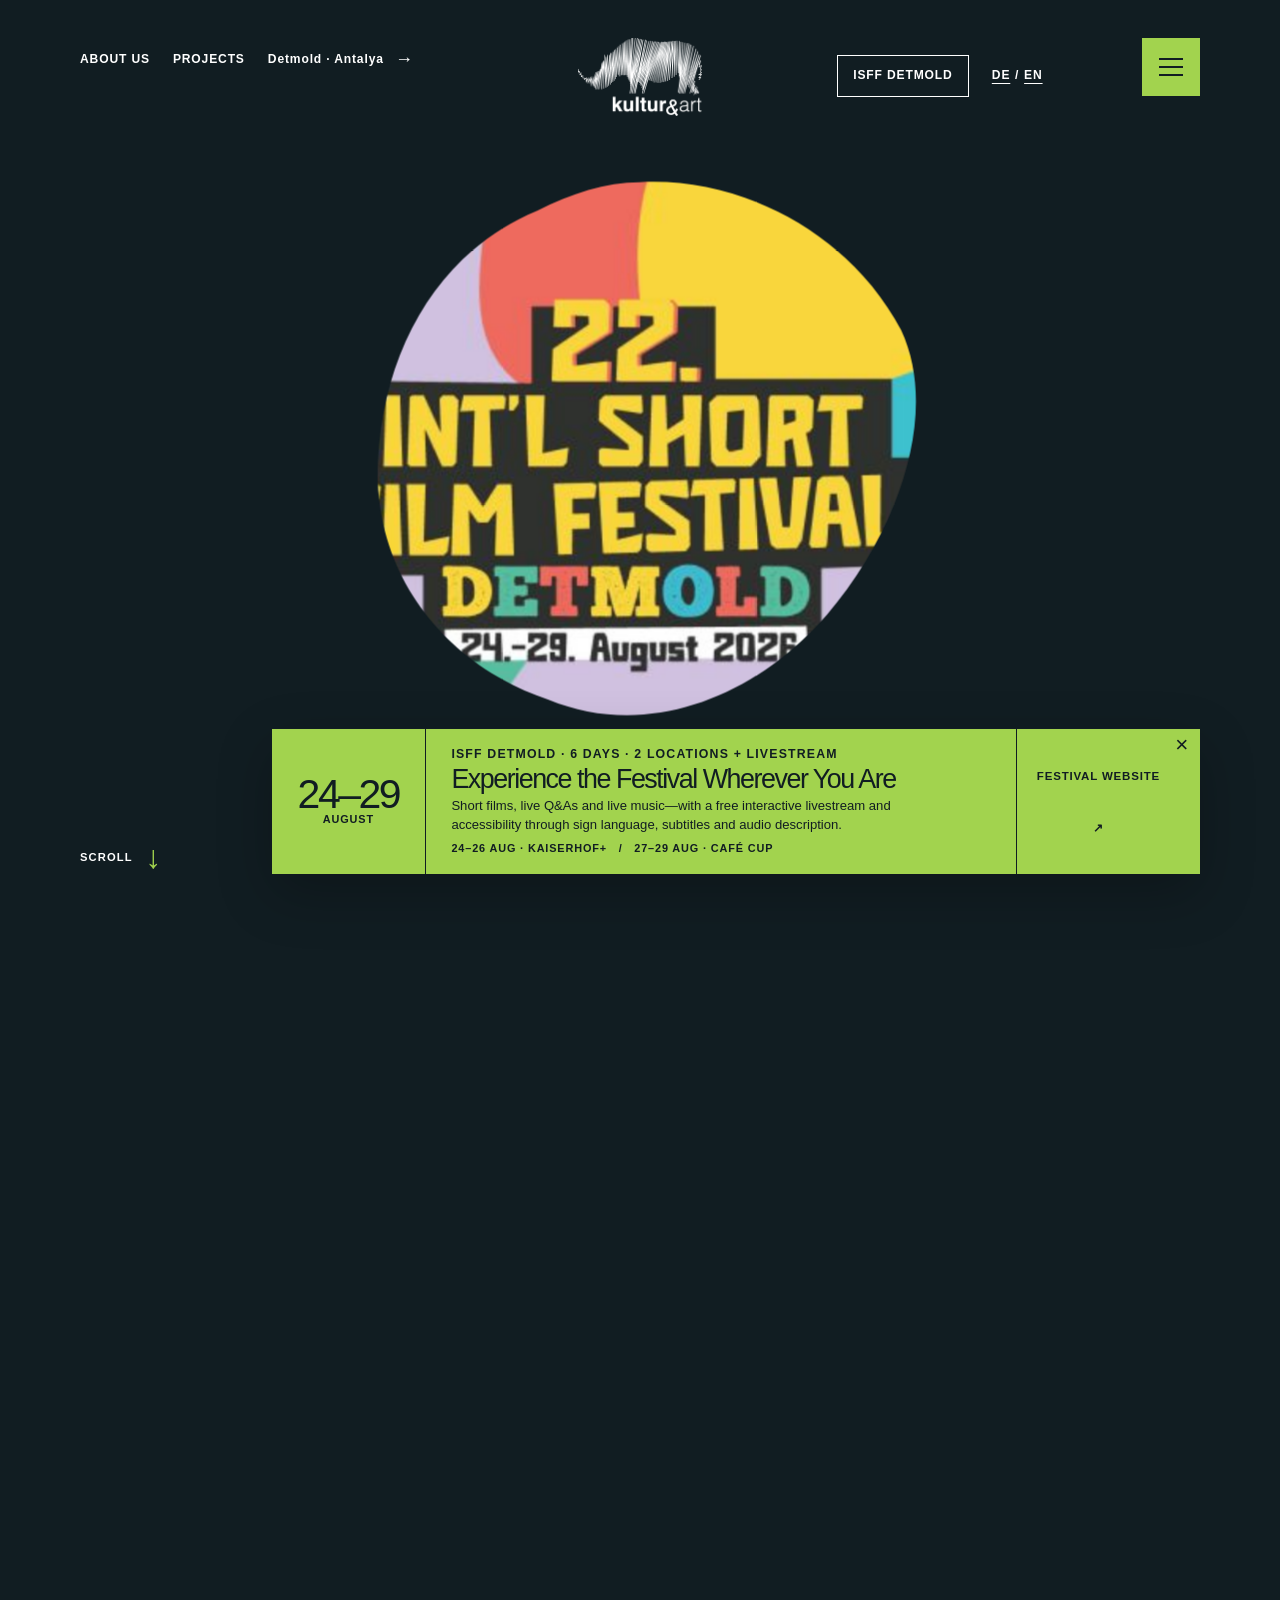
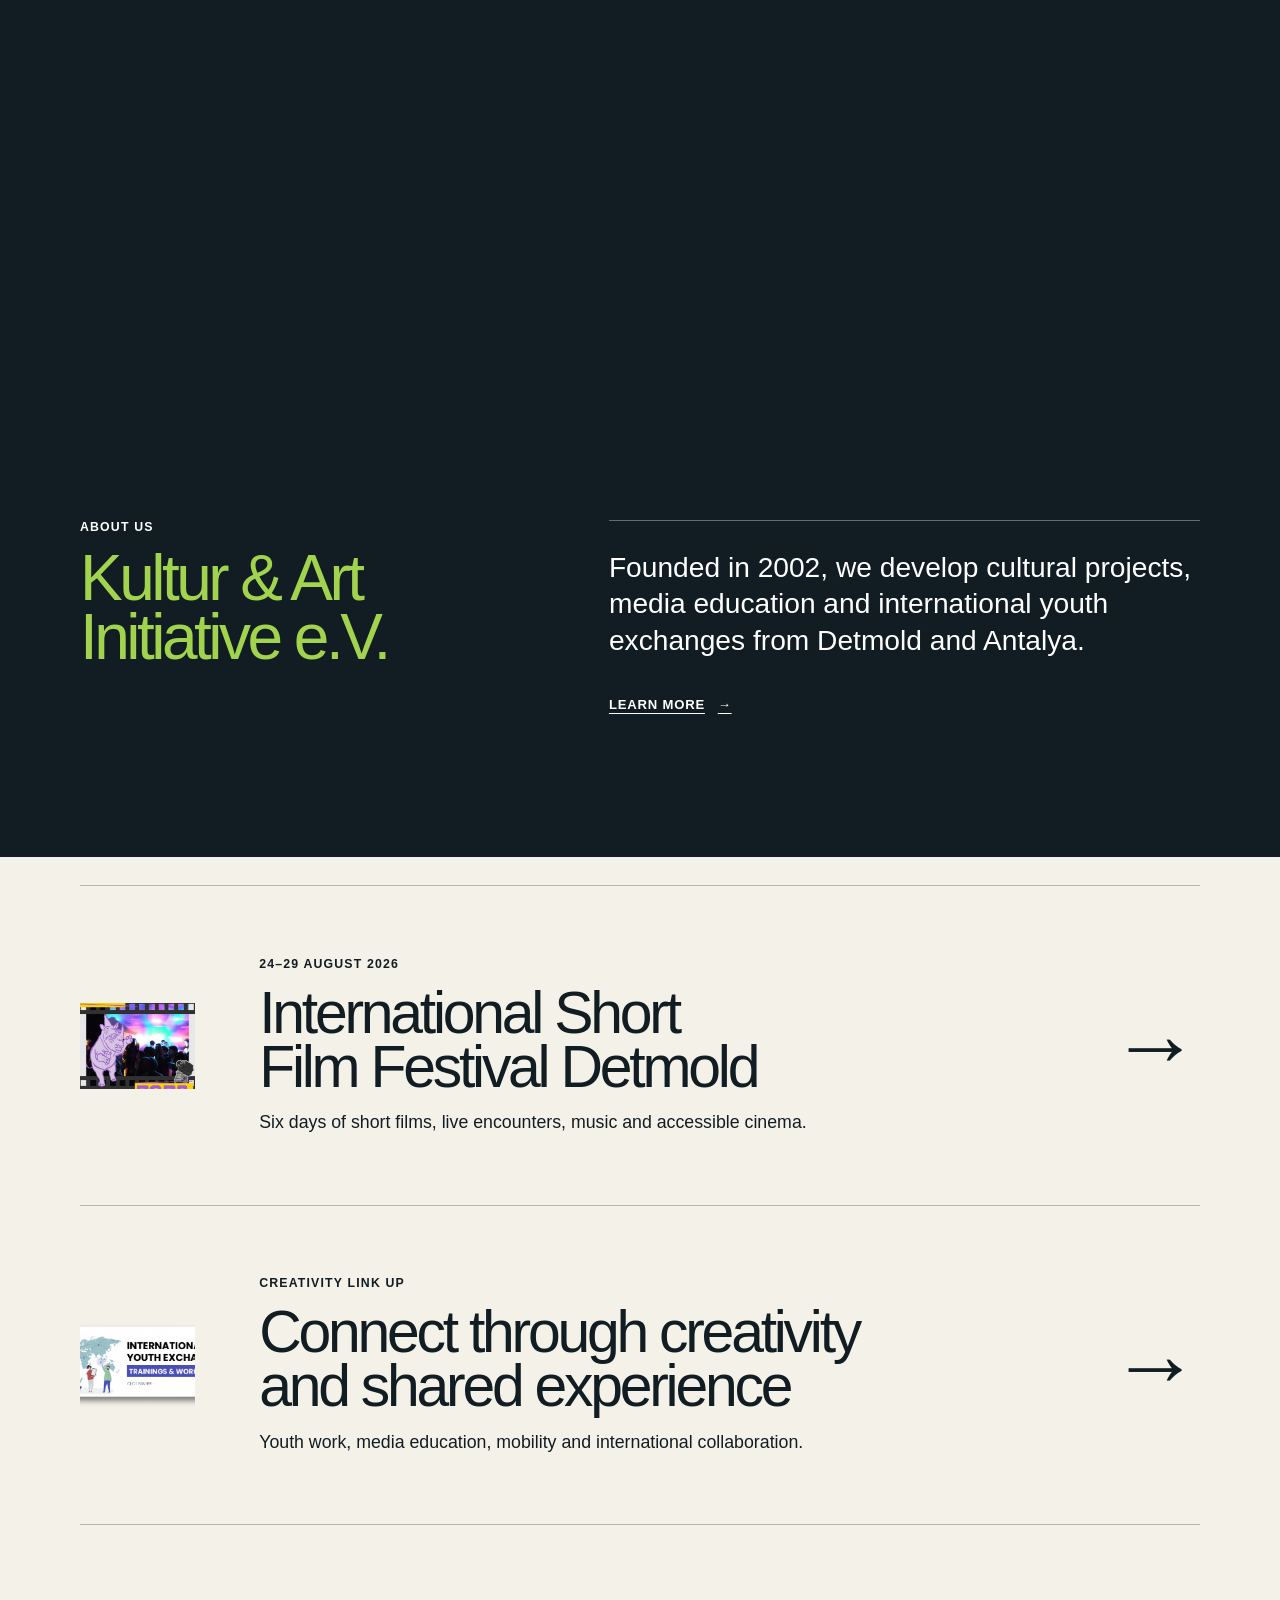
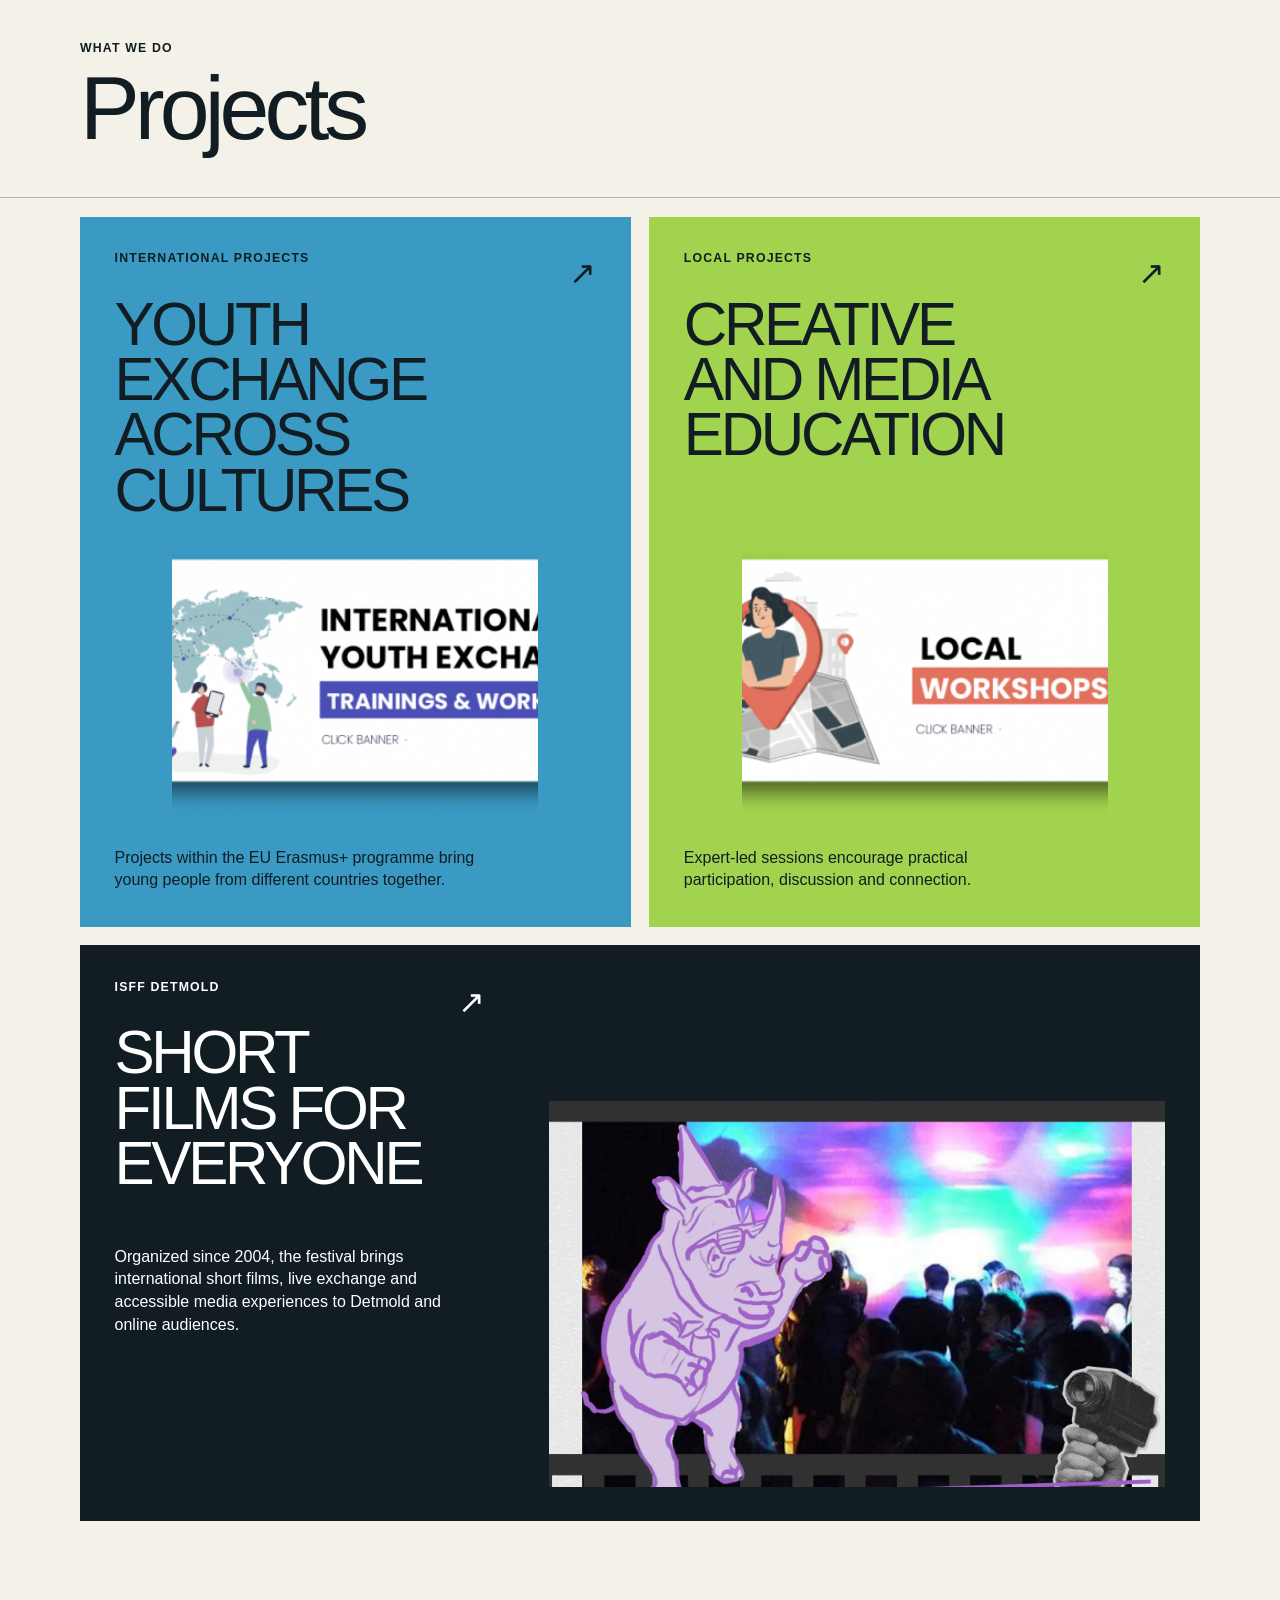
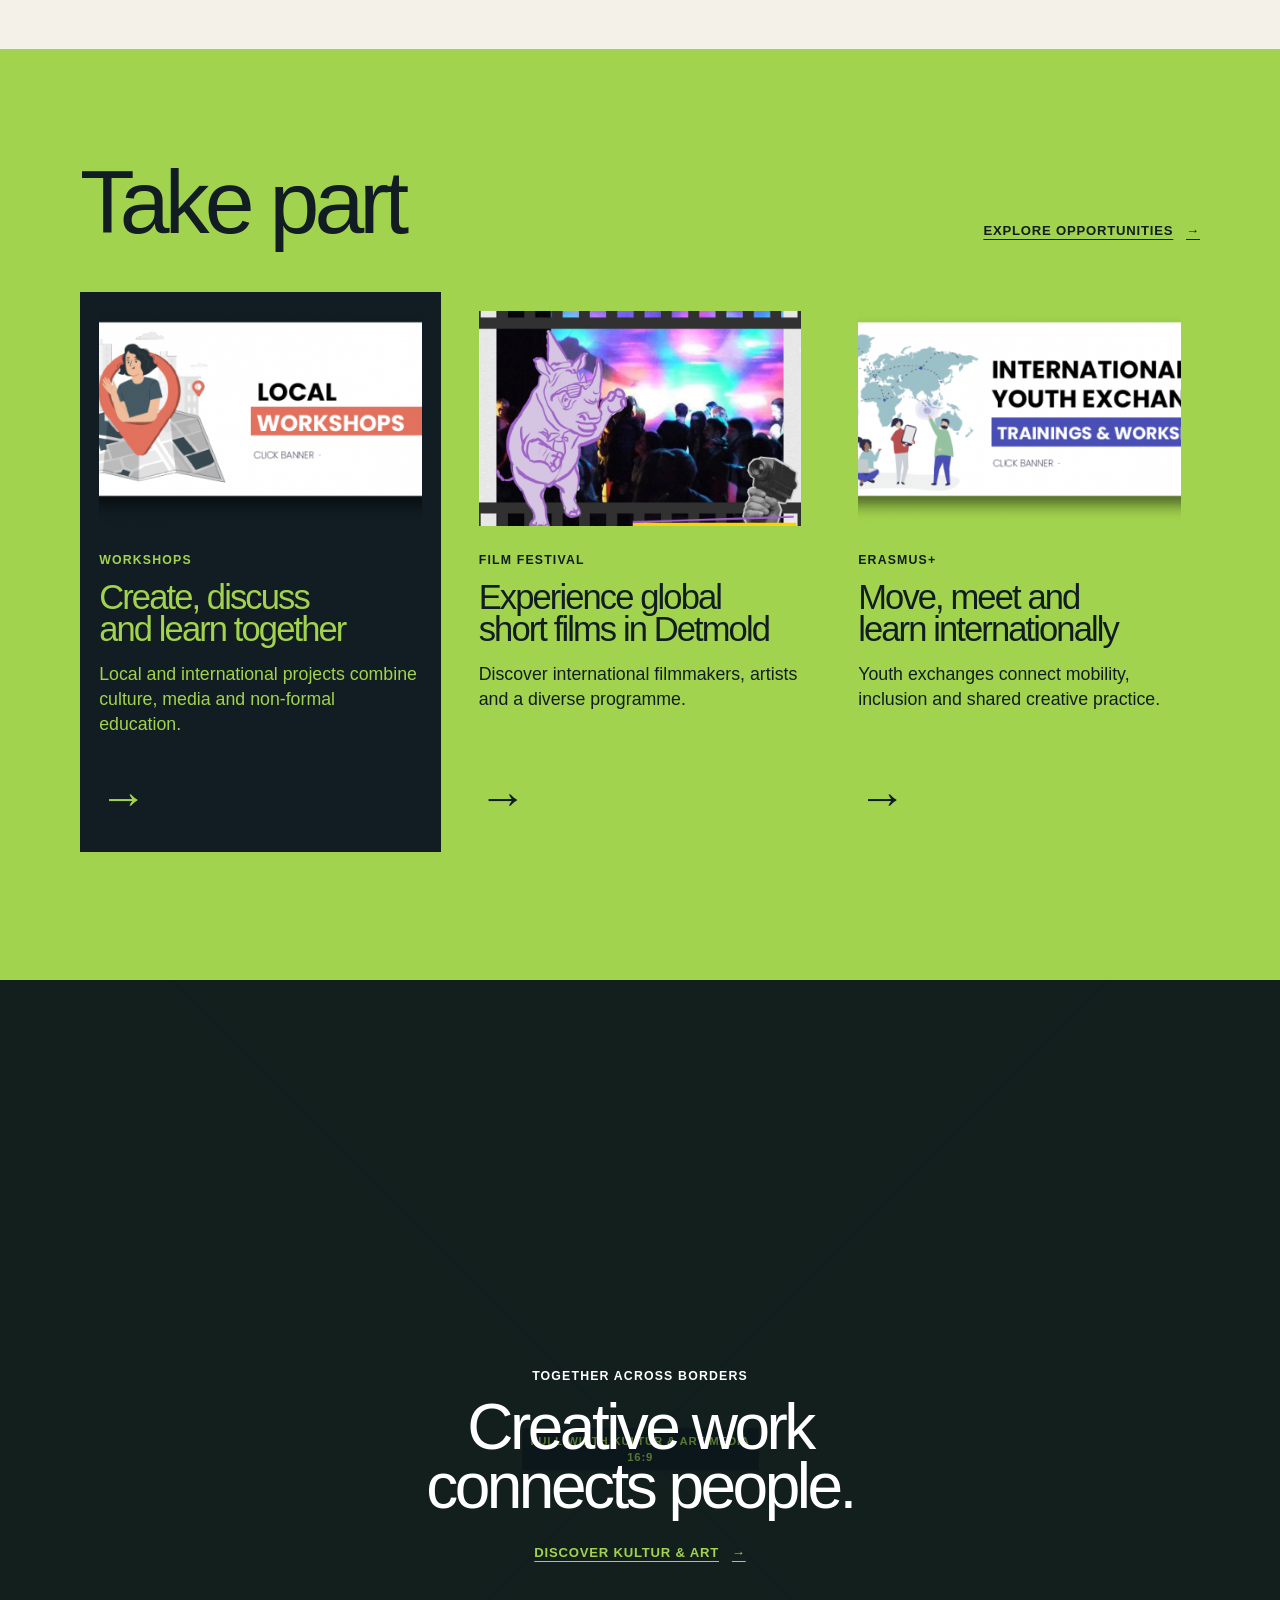
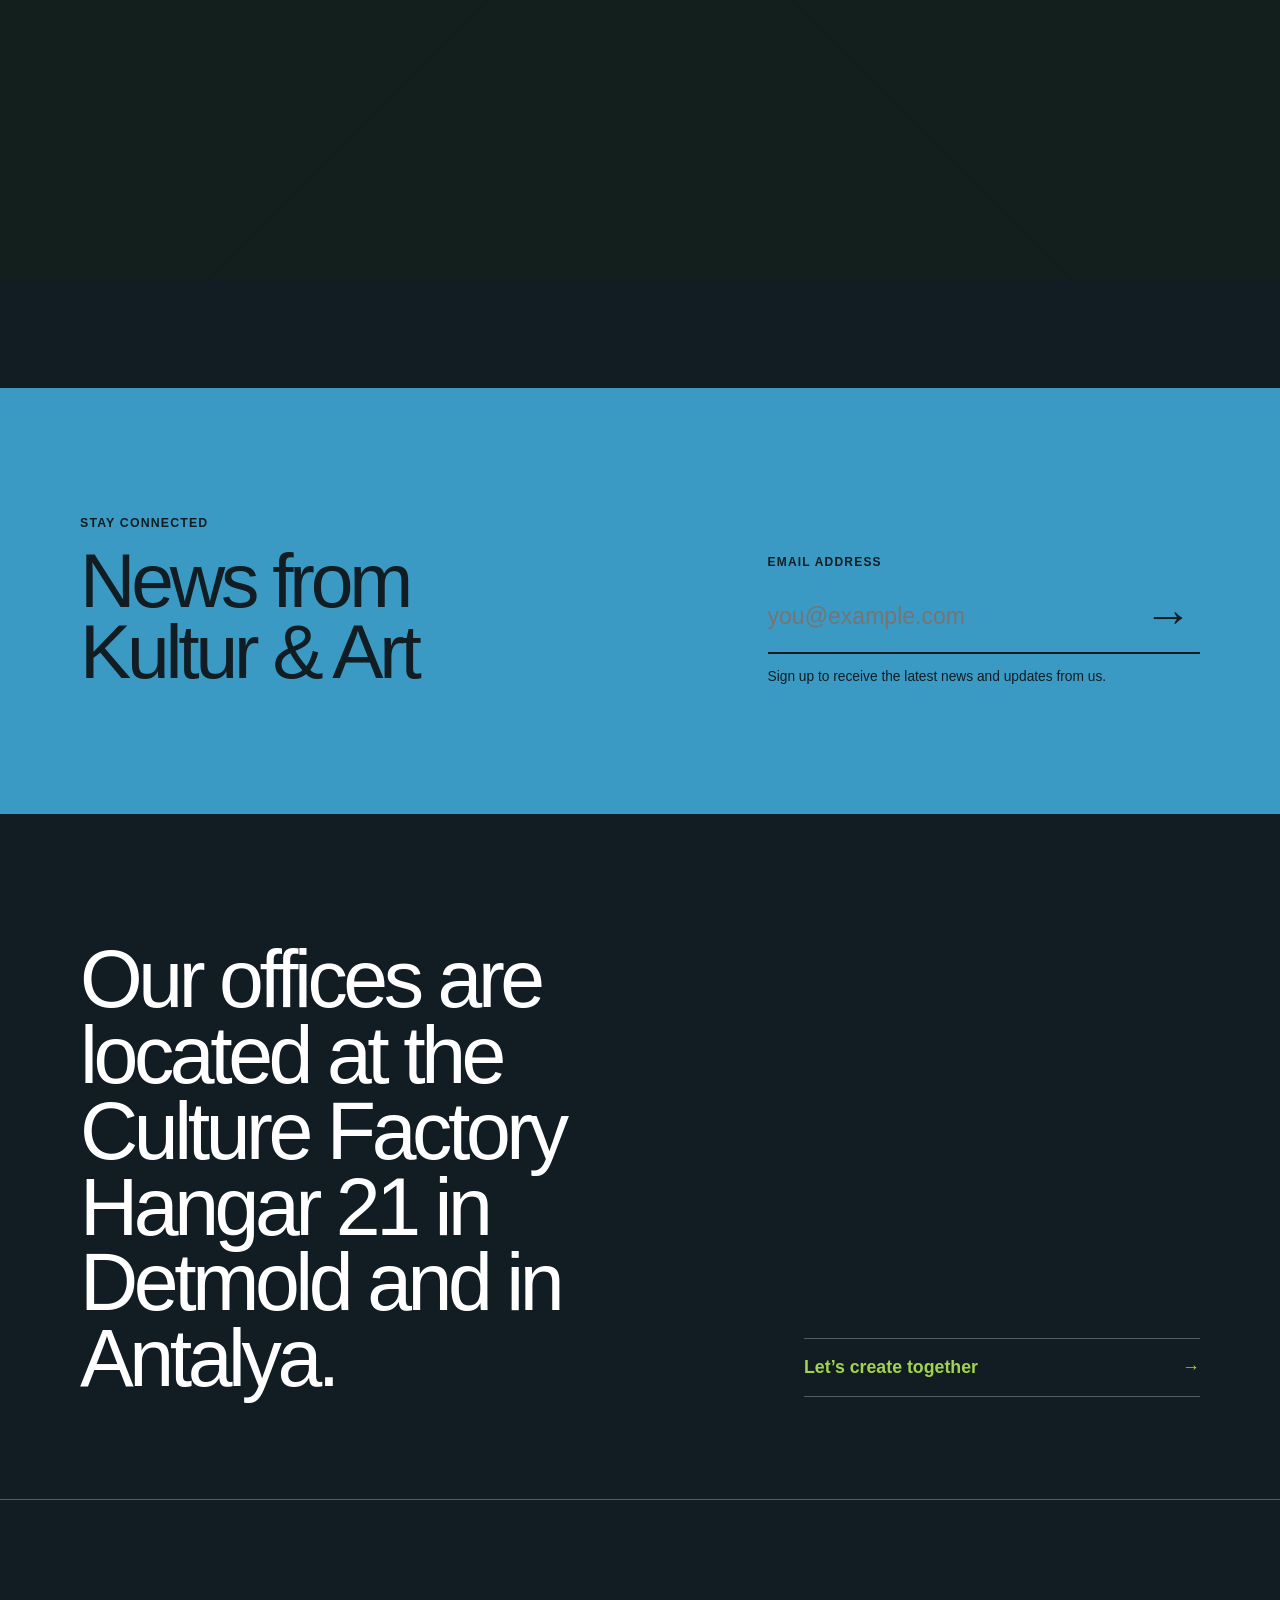
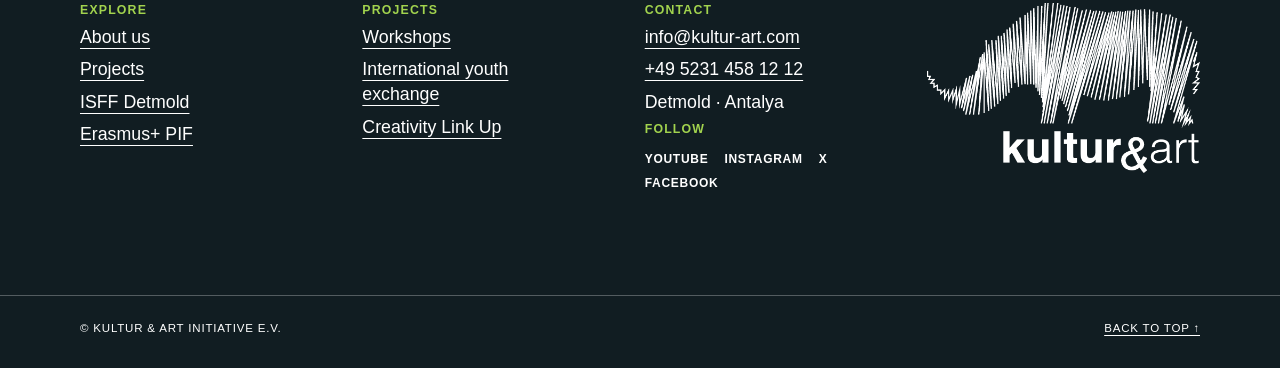
==== commit b0f0c9e6: "Fix deployed hero video loading" ====
--- a/index.html
+++ b/index.html
@@ -87,8 +87,8 @@
       <section class="hero" aria-labelledby="hero-title" data-hero data-menu-theme="blue">
         <div class="hero__stage">
           <div class="hero__media">
-            <video autoplay muted loop playsinline preload="auto" aria-hidden="true">
-              <source src="./assets/reference/background%20video.mp4" type="video/mp4">
+            <video autoplay muted loop playsinline preload="metadata" poster="/assets/brand/isff-promo.jpg" aria-hidden="true">
+              <source src="/assets/reference/background-video.mp4" type="video/mp4">
             </video>
             <div class="hero__media-shade" aria-hidden="true"></div>
             <p class="hero__media-fallback">Kultur &amp; Art featured video</p>
--- a/css/styles.css
+++ b/css/styles.css
@@ -778,7 +778,8 @@
   margin: 0;
   place-items: center;
   background:
-    linear-gradient(135deg, rgb(59 154 196 / 92%), rgb(17 29 34 / 94%));
+    linear-gradient(135deg, rgb(17 29 34 / 42%), rgb(17 29 34 / 74%)),
+    url("/assets/brand/isff-promo.jpg") center / cover;
   color: var(--white);
   font-size: 0.75rem;
   font-weight: 700;
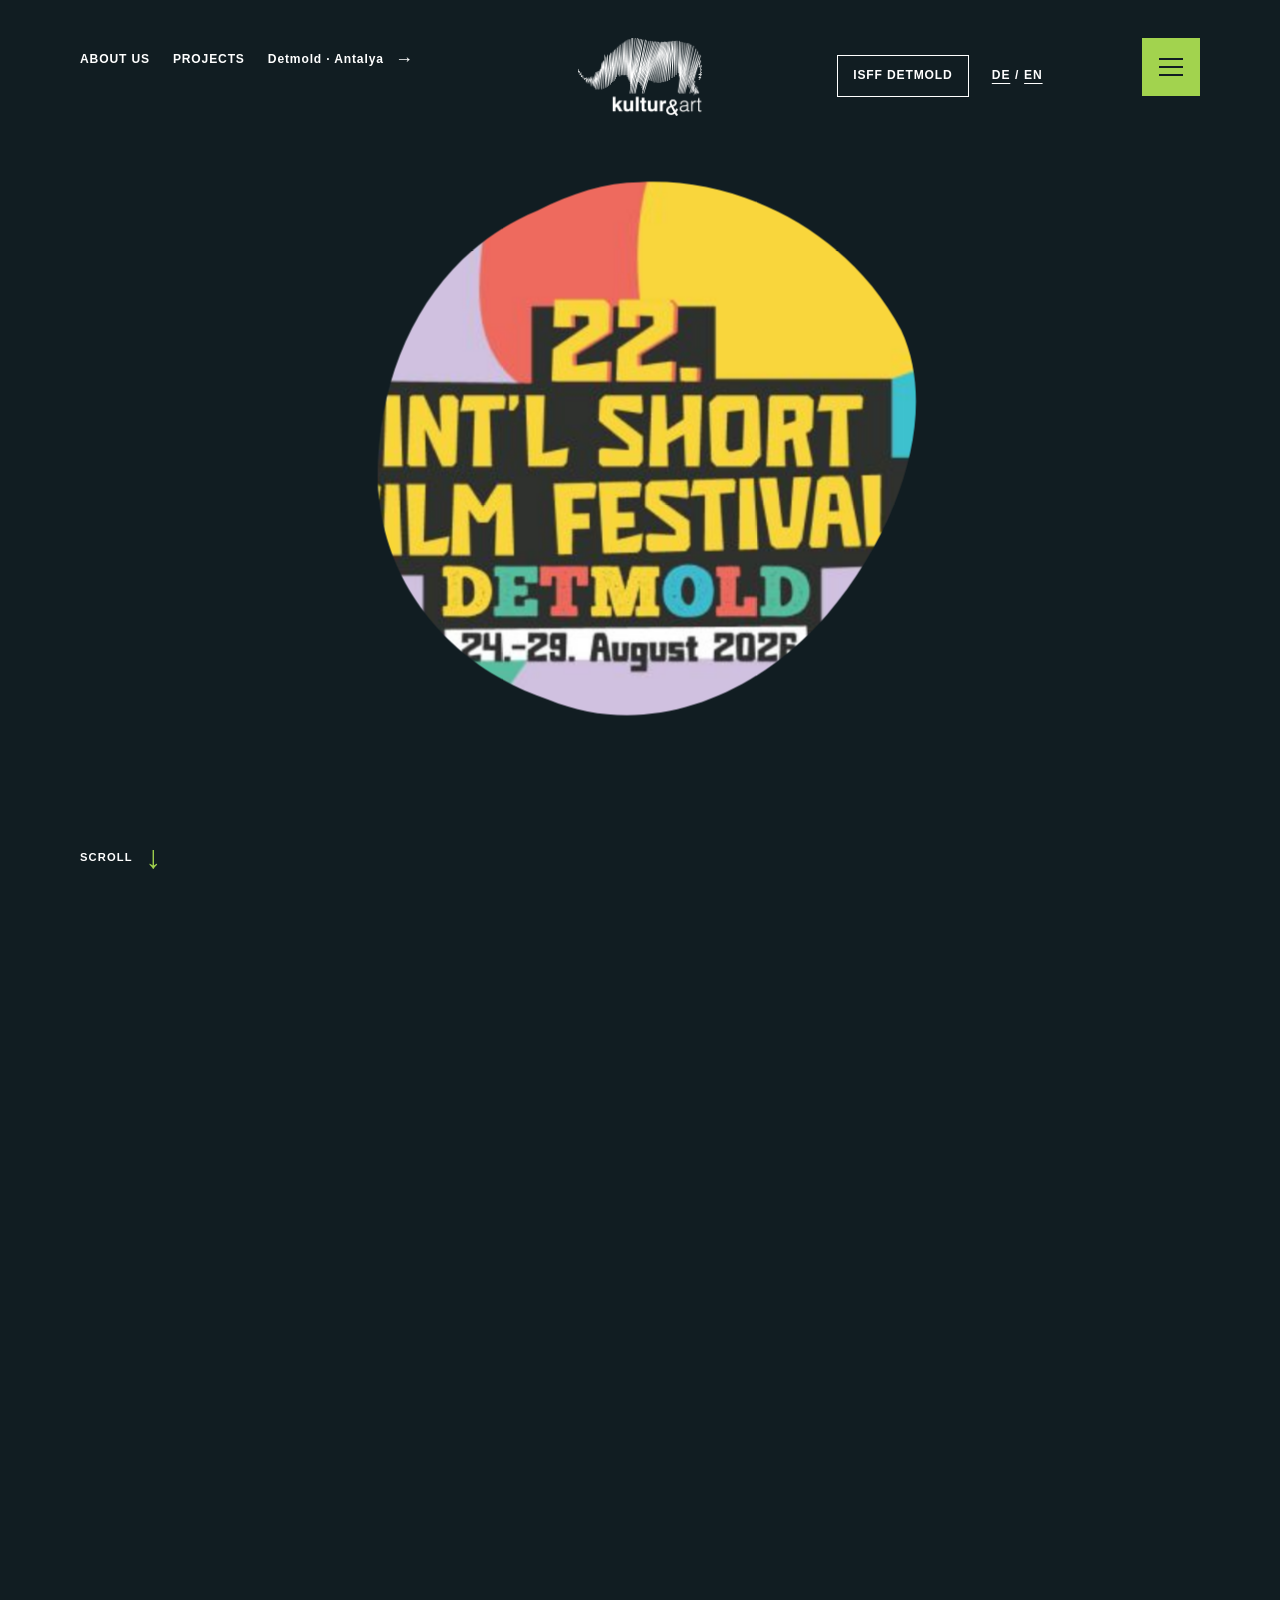
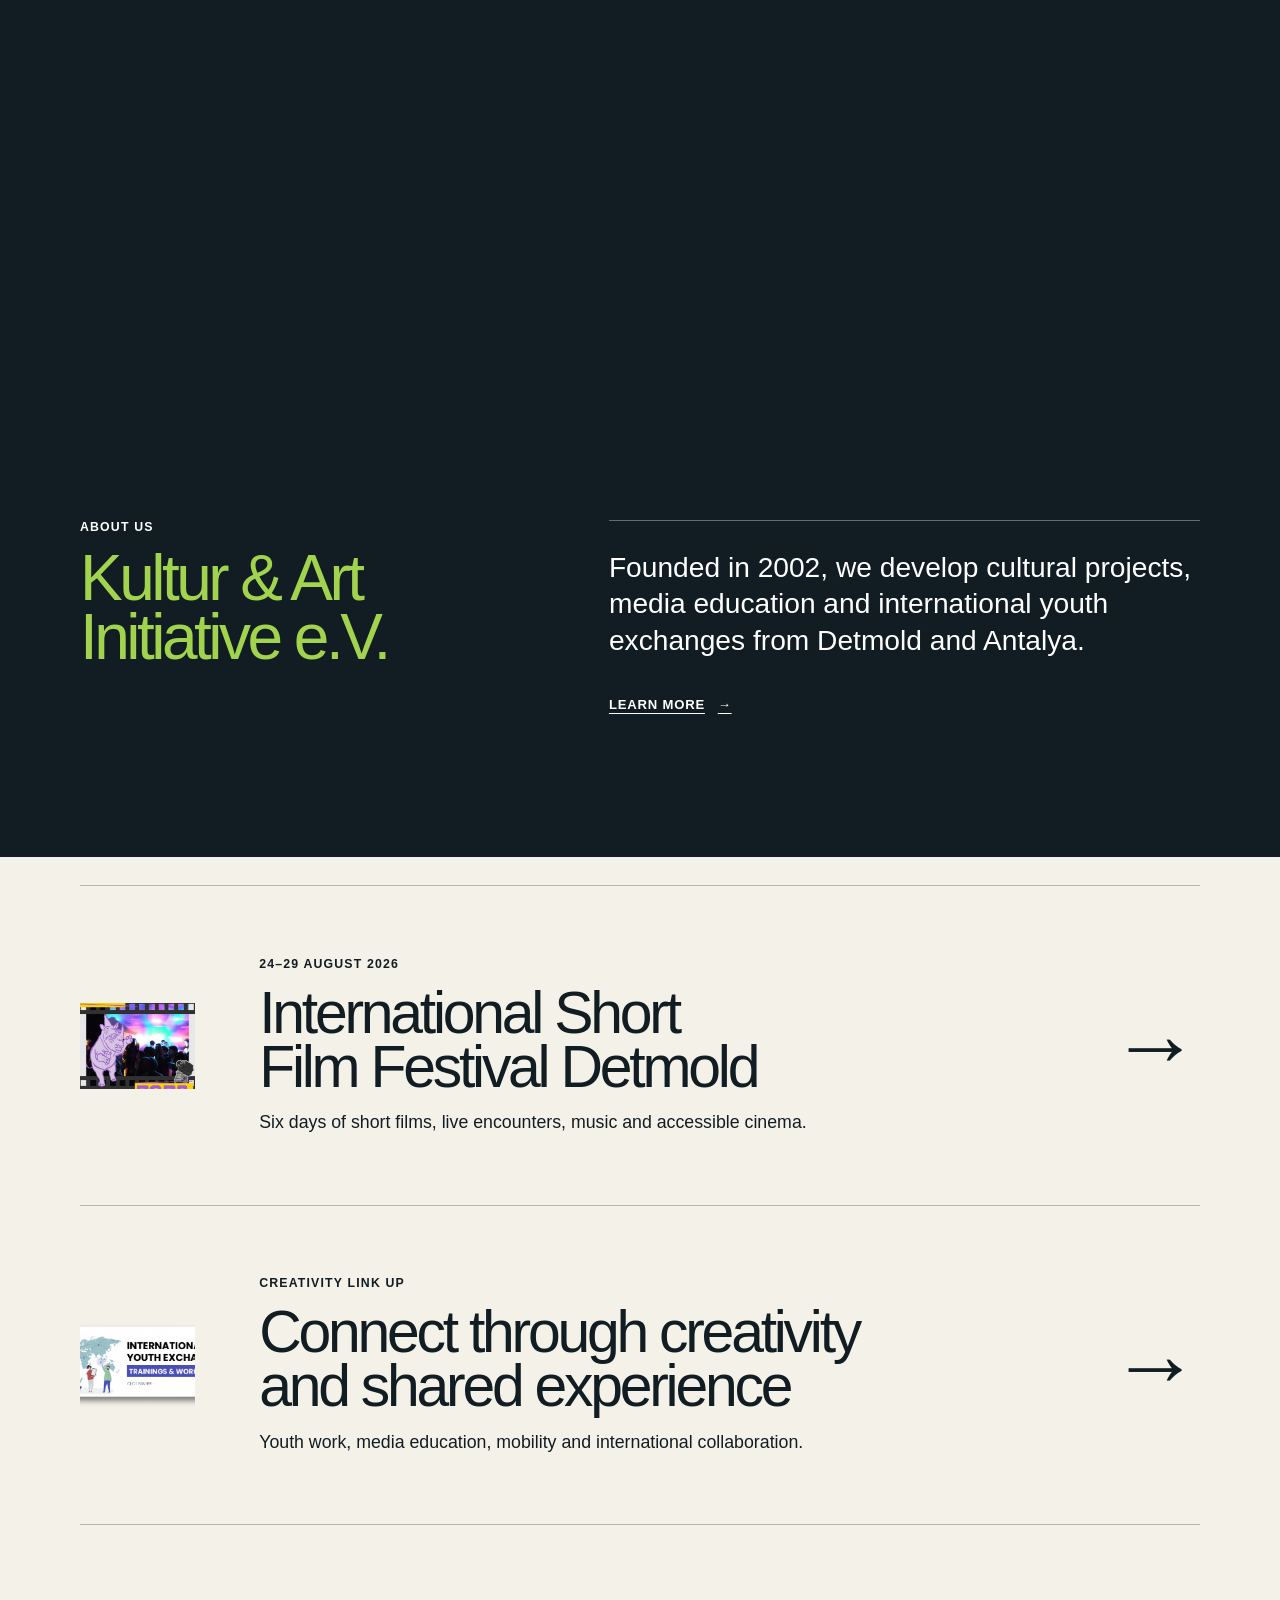
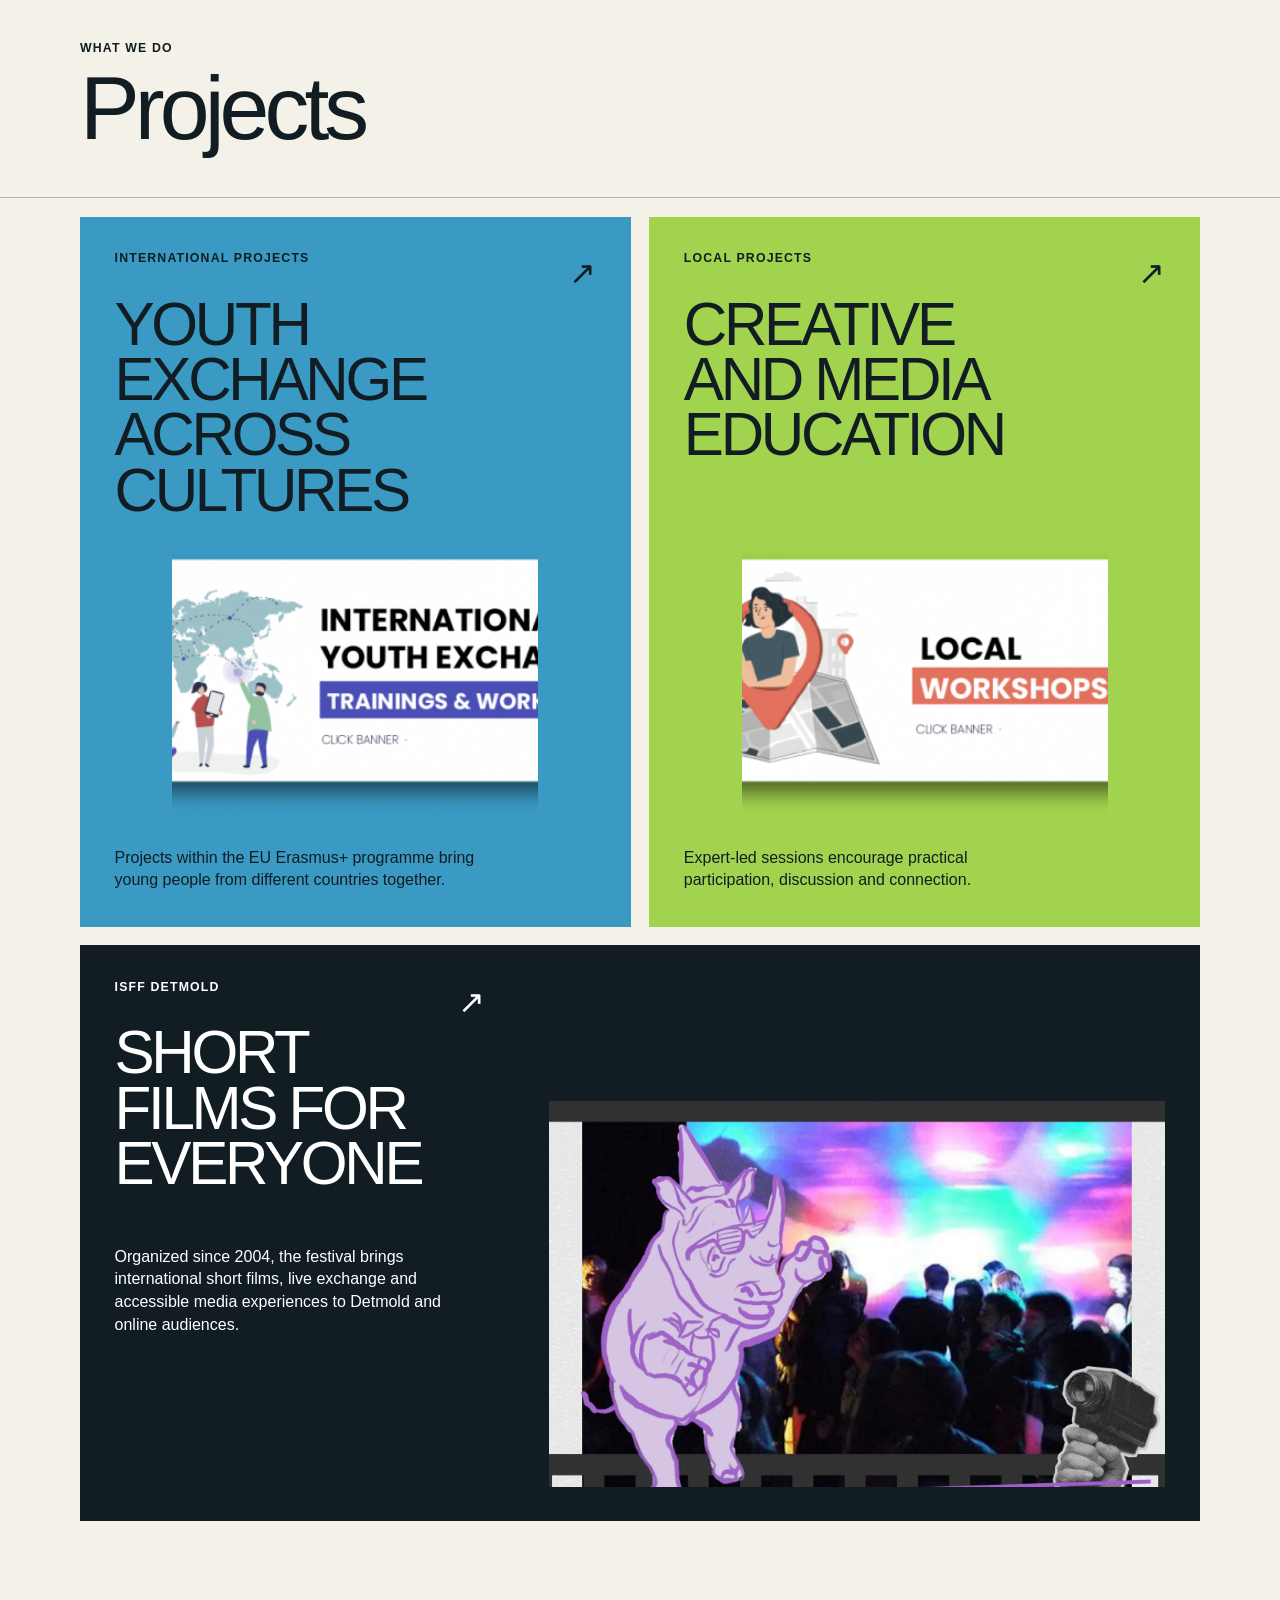
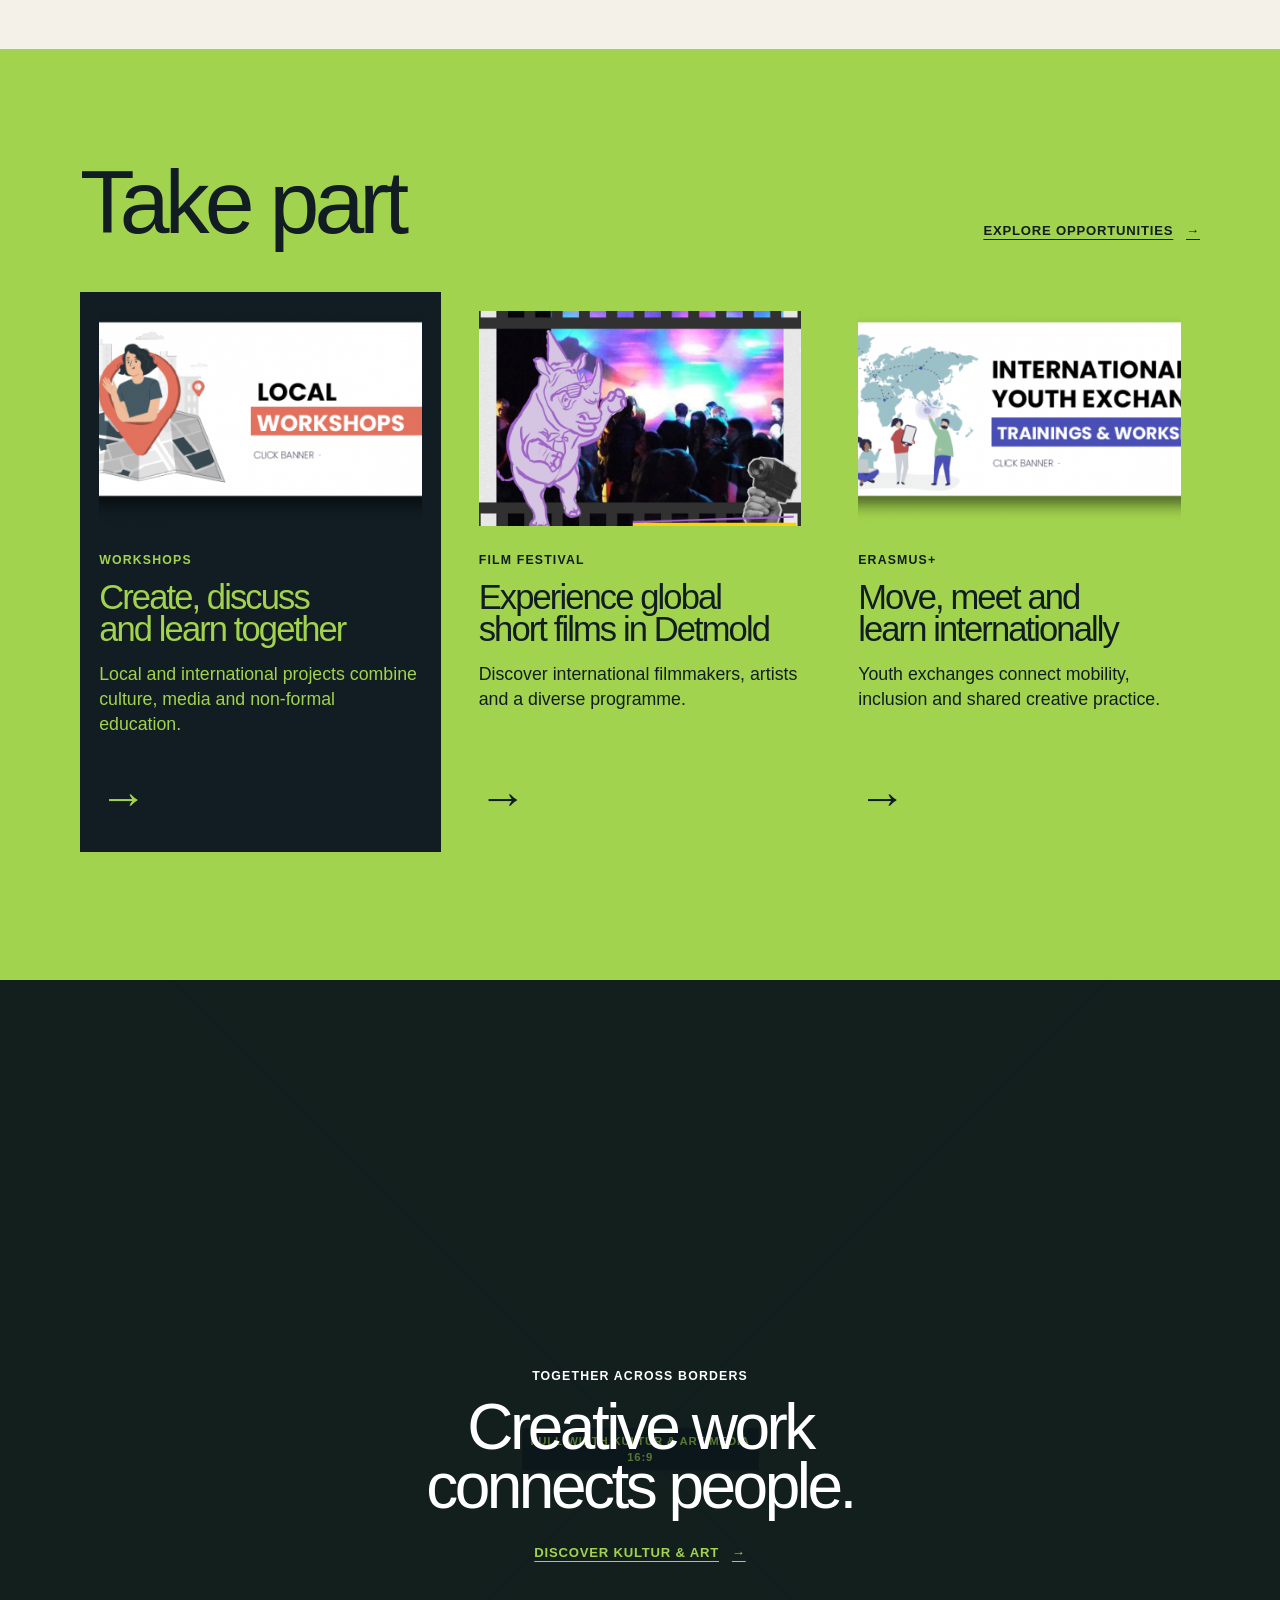
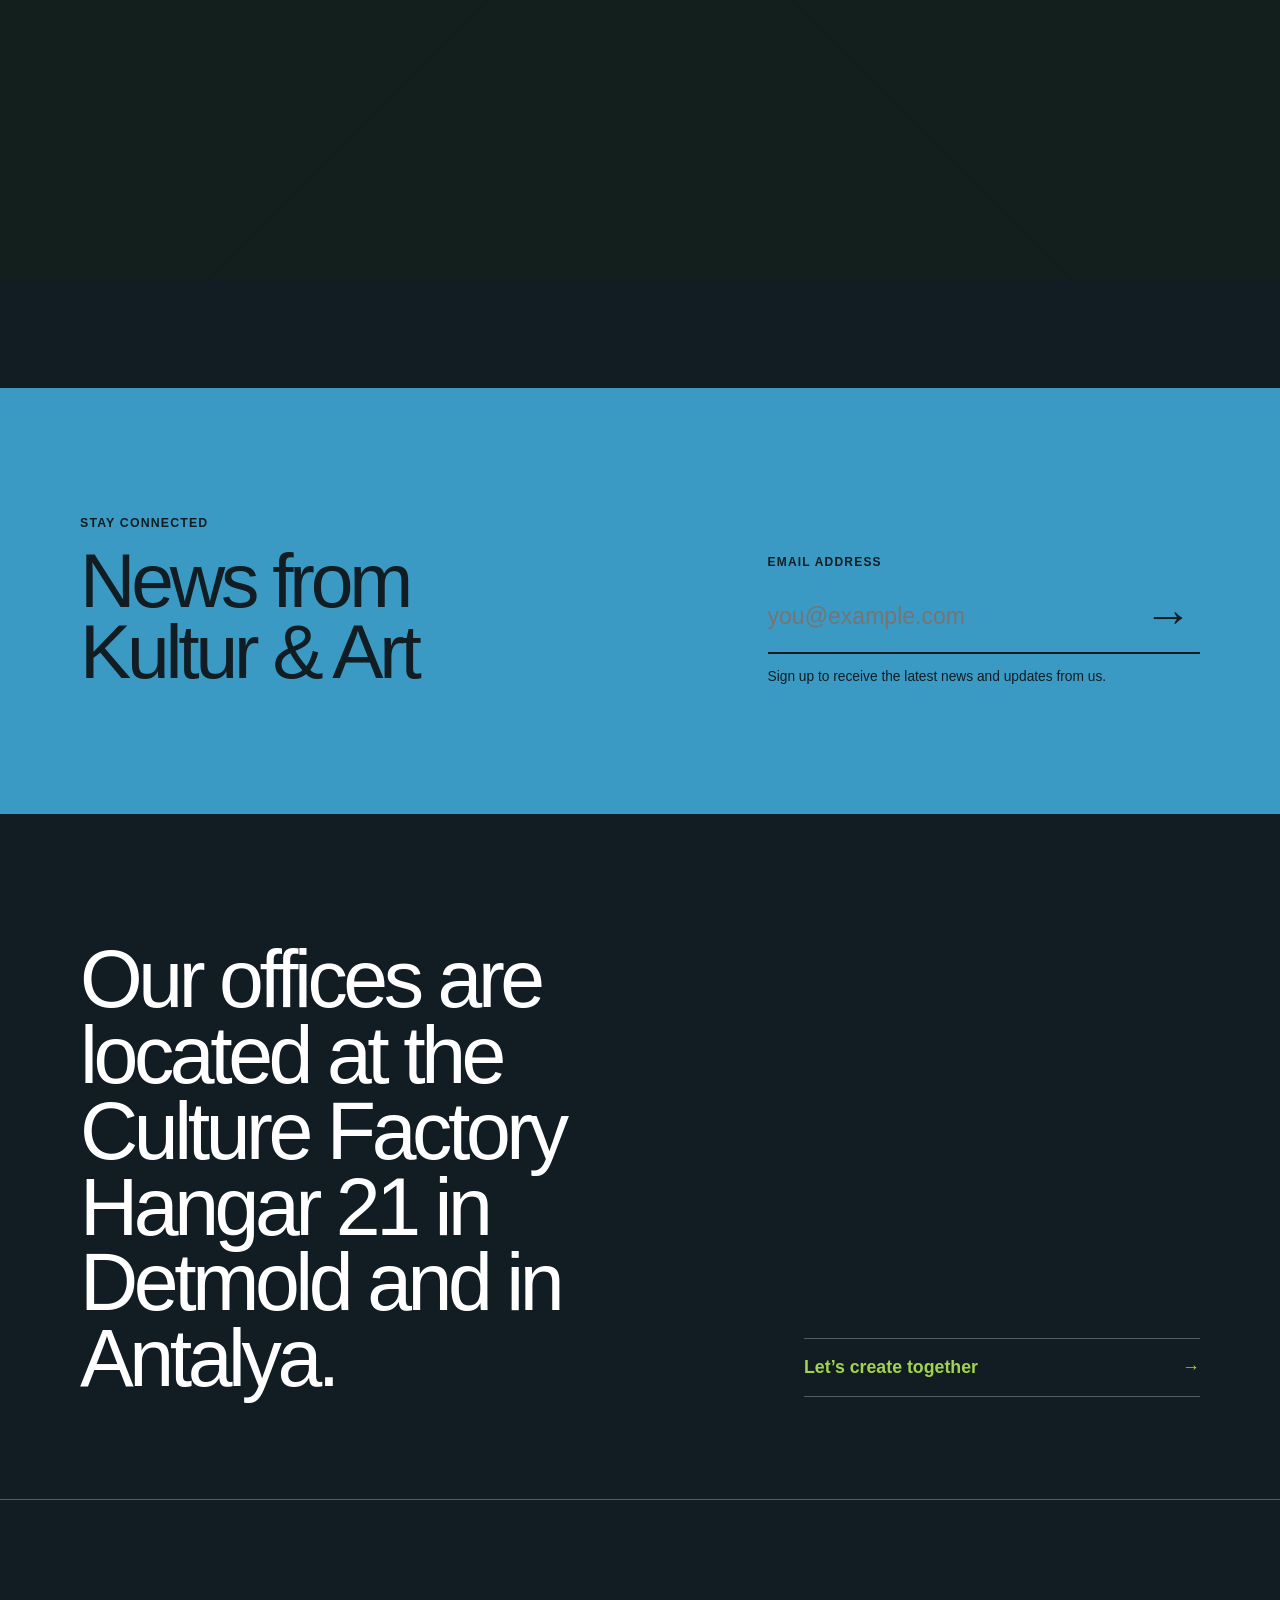
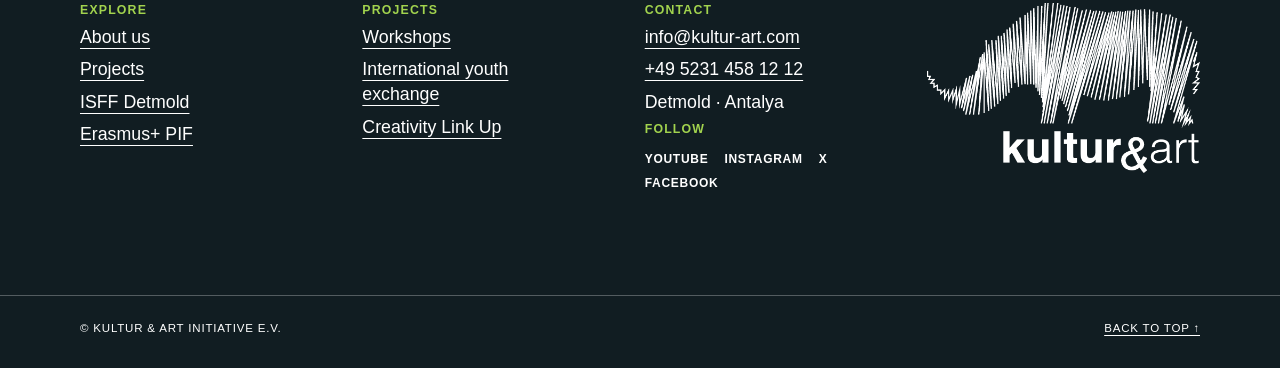
==== commit 6e946e0f: "Remove festival announcement popup" ====
--- a/index.html
+++ b/index.html
@@ -11,18 +11,6 @@
 
   <body>
     <a class="skip-link" href="#main-content">Skip to content</a>
-
-    <aside class="festival-note" aria-labelledby="festival-note-title" data-festival-note>
-      <div class="festival-note__date" aria-hidden="true"><span>24–29</span><small>August</small></div>
-      <div class="festival-note__copy">
-        <p class="eyebrow">ISFF Detmold · 6 days · 2 locations + livestream</p>
-        <h2 id="festival-note-title">Experience the Festival Wherever You Are</h2>
-        <p>Short films, live Q&amp;As and live music—with a free interactive livestream and accessibility through sign language, subtitles and audio description.</p>
-        <p class="festival-note__locations">24–26 Aug · Kaiserhof+ &nbsp; / &nbsp; 27–29 Aug · Café Cup</p>
-      </div>
-      <a class="festival-note__link" href="https://fest-der-filme.de/" target="_blank" rel="noopener">Festival website <span aria-hidden="true">↗</span></a>
-      <button class="festival-note__close" type="button" aria-label="Dismiss festival announcement" data-festival-dismiss>×</button>
-    </aside>
 
     <header class="site-header">
       <nav class="site-header__primary" aria-label="Primary navigation">
--- a/css/styles.css
+++ b/css/styles.css
@@ -133,96 +133,6 @@
 
 .skip-link:focus {
   transform: translateY(0);
-}
-
-/* Quiet festival notice: fixed independently from all measured scroll scenes */
-.festival-note {
-  position: fixed;
-  z-index: 45;
-  right: var(--gutter);
-  bottom: clamp(1rem, 2vw, 2rem);
-  display: grid;
-  grid-template-columns: auto minmax(0, 1fr) auto;
-  width: min(58rem, calc(100vw - (2 * var(--gutter))));
-  border-top: 1px solid var(--ink);
-  background: var(--lime);
-  color: var(--ink);
-  box-shadow: 0 1.2rem 3.5rem rgb(0 0 0 / 24%);
-}
-
-.festival-note[hidden] {
-  display: none;
-}
-
-.festival-note__date {
-  display: grid;
-  align-content: center;
-  padding: 1.25rem clamp(1rem, 2vw, 2rem);
-  border-right: 1px solid var(--ink);
-  text-align: center;
-}
-
-.festival-note__date span {
-  font-family: var(--display);
-  font-size: clamp(2rem, 3.2vw, 3.6rem);
-  letter-spacing: -0.06em;
-  line-height: 0.85;
-}
-
-.festival-note__date small,
-.festival-note__locations {
-  font-size: 0.68rem;
-  font-weight: 700;
-  letter-spacing: 0.08em;
-  text-transform: uppercase;
-}
-
-.festival-note__copy {
-  padding: 1.1rem clamp(1rem, 2vw, 2rem);
-}
-
-.festival-note__copy .eyebrow {
-  margin-bottom: 0.35rem;
-}
-
-.festival-note__copy h2 {
-  margin-bottom: 0.3rem;
-  font-size: clamp(1.45rem, 2.1vw, 2.4rem);
-}
-
-.festival-note__copy > p:not(.eyebrow, .festival-note__locations) {
-  max-width: 64ch;
-  margin-bottom: 0.45rem;
-  font-size: 0.82rem;
-}
-
-.festival-note__locations {
-  margin: 0;
-}
-
-.festival-note__link {
-  display: grid;
-  min-width: 9.5rem;
-  padding: 1.25rem 2.5rem 1.25rem 1.25rem;
-  border-left: 1px solid var(--ink);
-  place-items: center;
-  font-size: 0.72rem;
-  font-weight: 700;
-  letter-spacing: 0.07em;
-  text-align: center;
-  text-decoration: none;
-  text-transform: uppercase;
-}
-
-.festival-note__close {
-  position: absolute;
-  top: 0.25rem;
-  right: 0.35rem;
-  border: 0;
-  background: transparent;
-  cursor: pointer;
-  font-size: 1.4rem;
-  line-height: 1;
 }
 
 /* Editorial internal pages */
@@ -1486,31 +1396,6 @@
 }
 
 @media (max-width: 47.99rem) {
-  .festival-note {
-    right: 0.75rem;
-    bottom: 0.75rem;
-    grid-template-columns: 1fr auto;
-    width: calc(100vw - 1.5rem);
-  }
-
-  .festival-note__date {
-    display: none;
-  }
-
-  .festival-note__copy {
-    padding: 1rem;
-  }
-
-  .festival-note__copy > p:not(.eyebrow, .festival-note__locations),
-  .festival-note__locations {
-    display: none;
-  }
-
-  .festival-note__link {
-    min-width: 6.5rem;
-    padding-inline: 0.75rem;
-  }
-
   .page-hero {
     height: 145svh;
   }
@@ -2040,9 +1925,6 @@
     gap: 2.5rem;
   }
 
-  .festival-note {
-    bottom: max(0.75rem, env(safe-area-inset-bottom));
-  }
 }
 
 /* Shared social links */
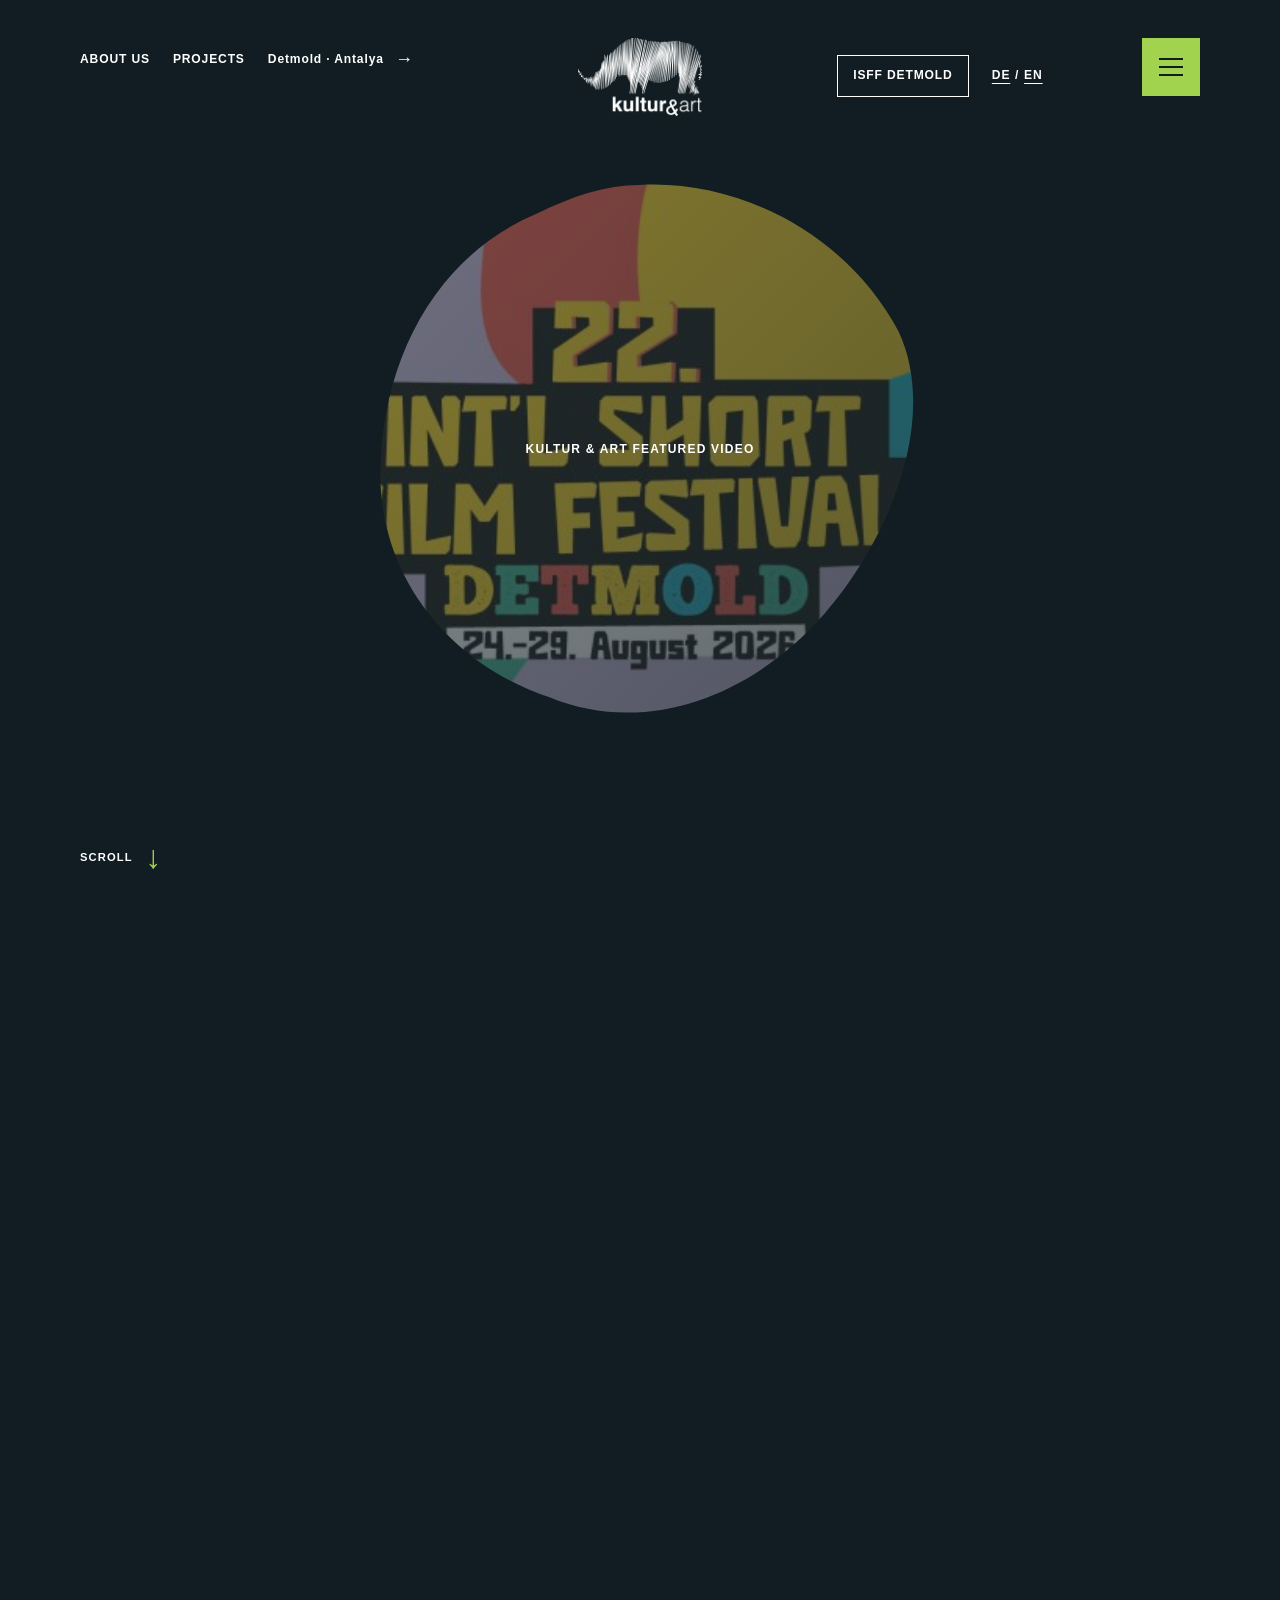
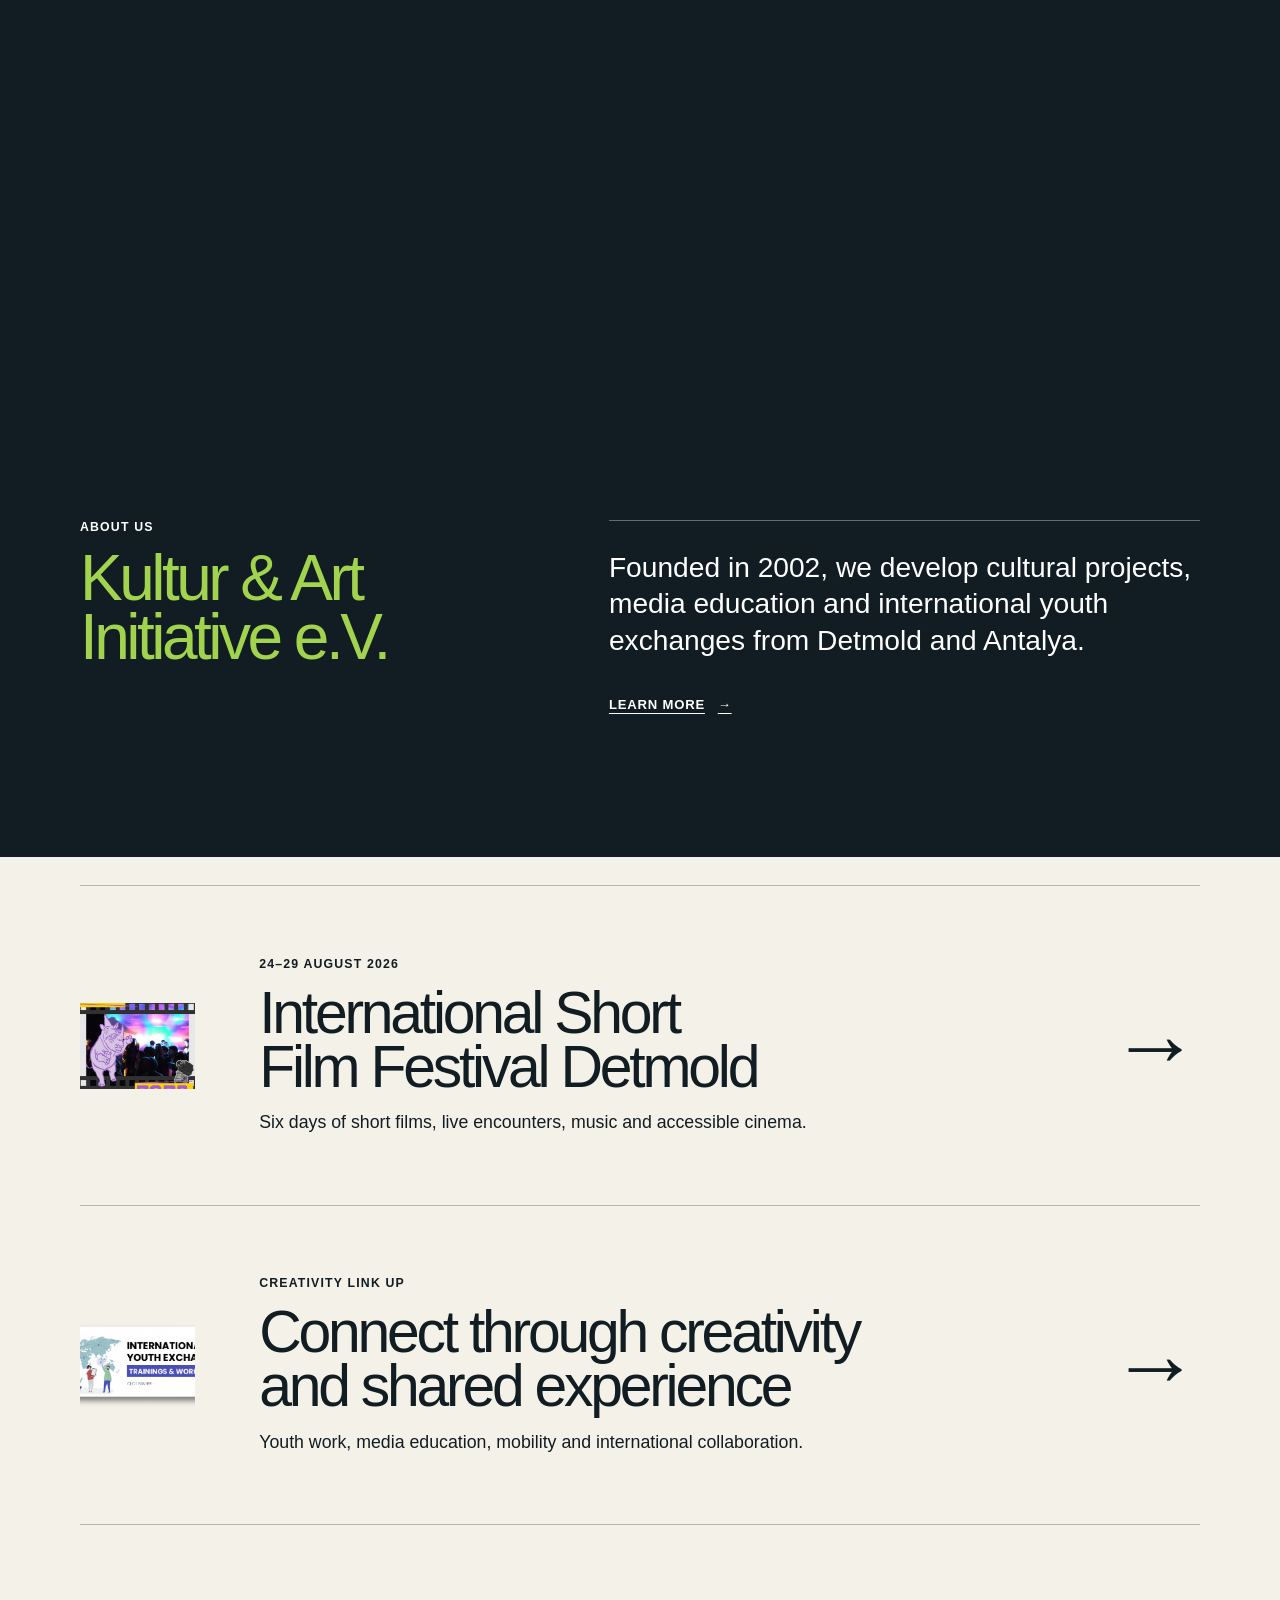
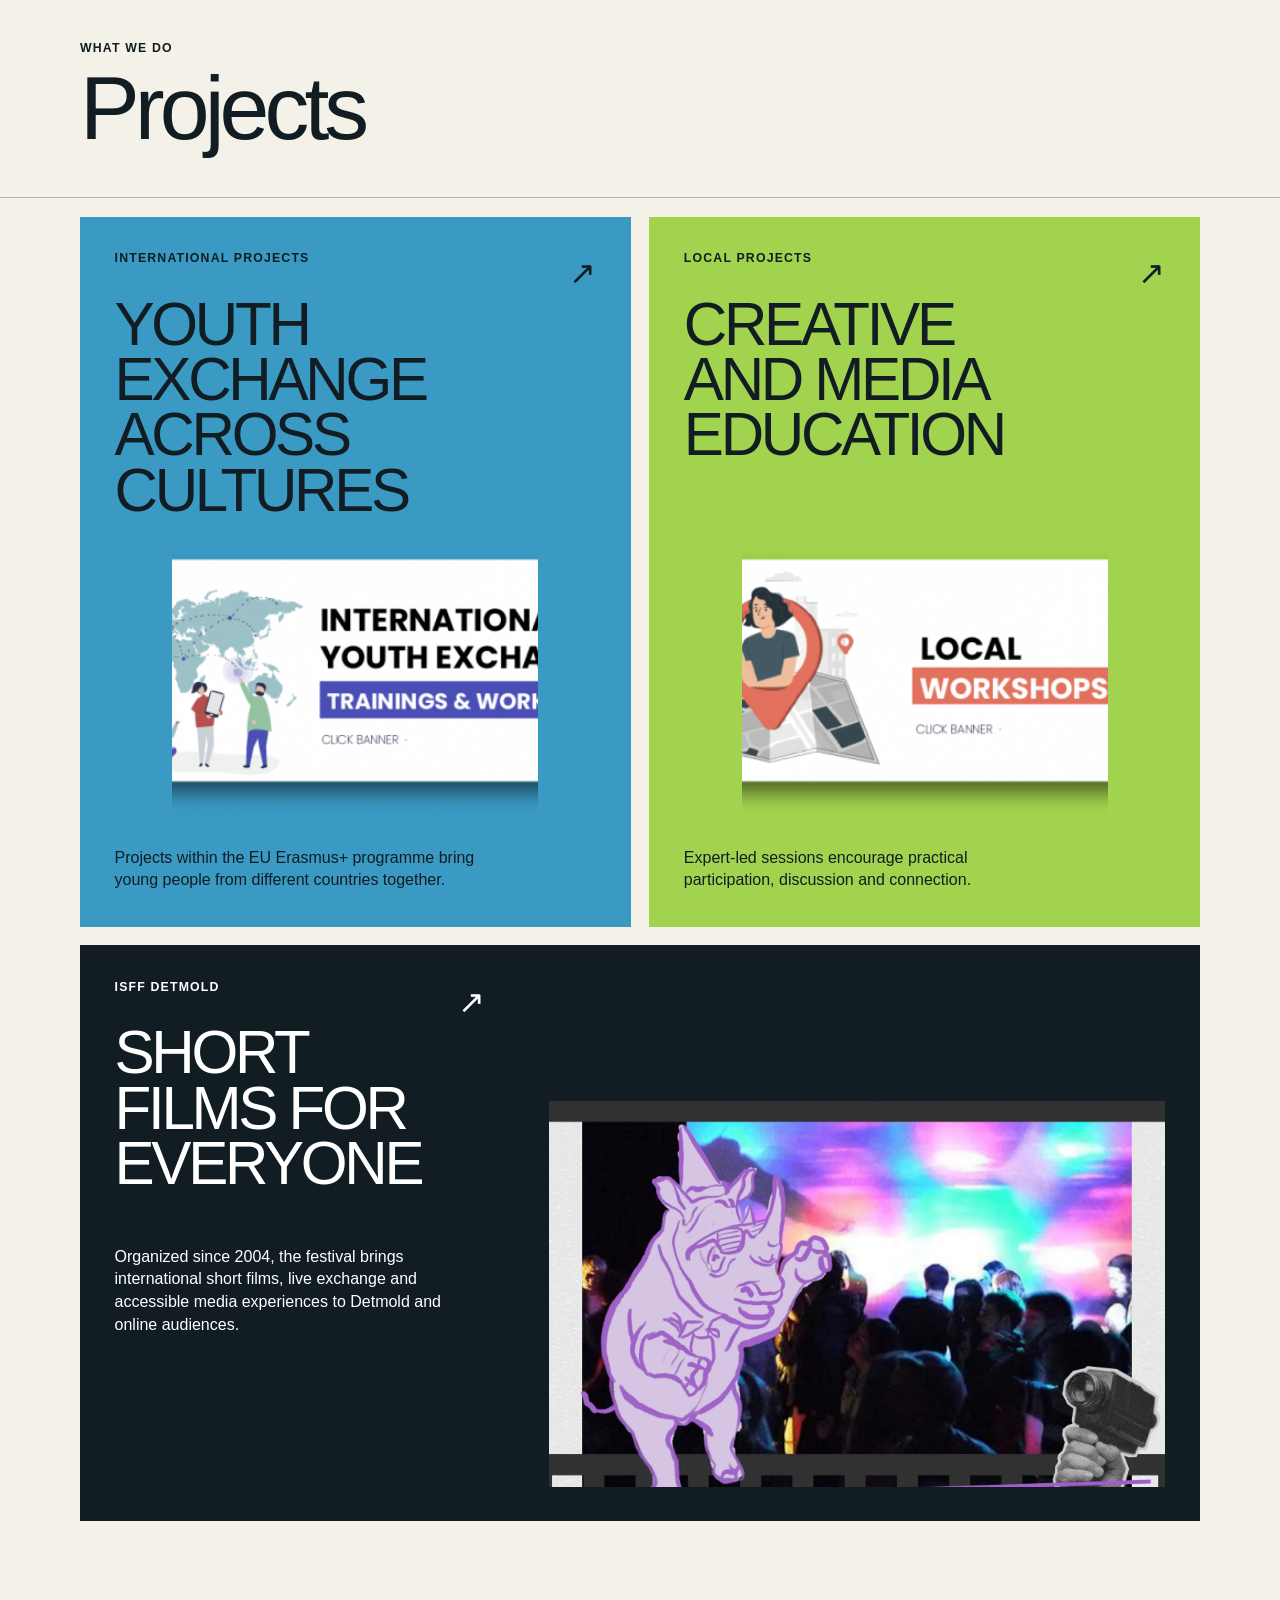
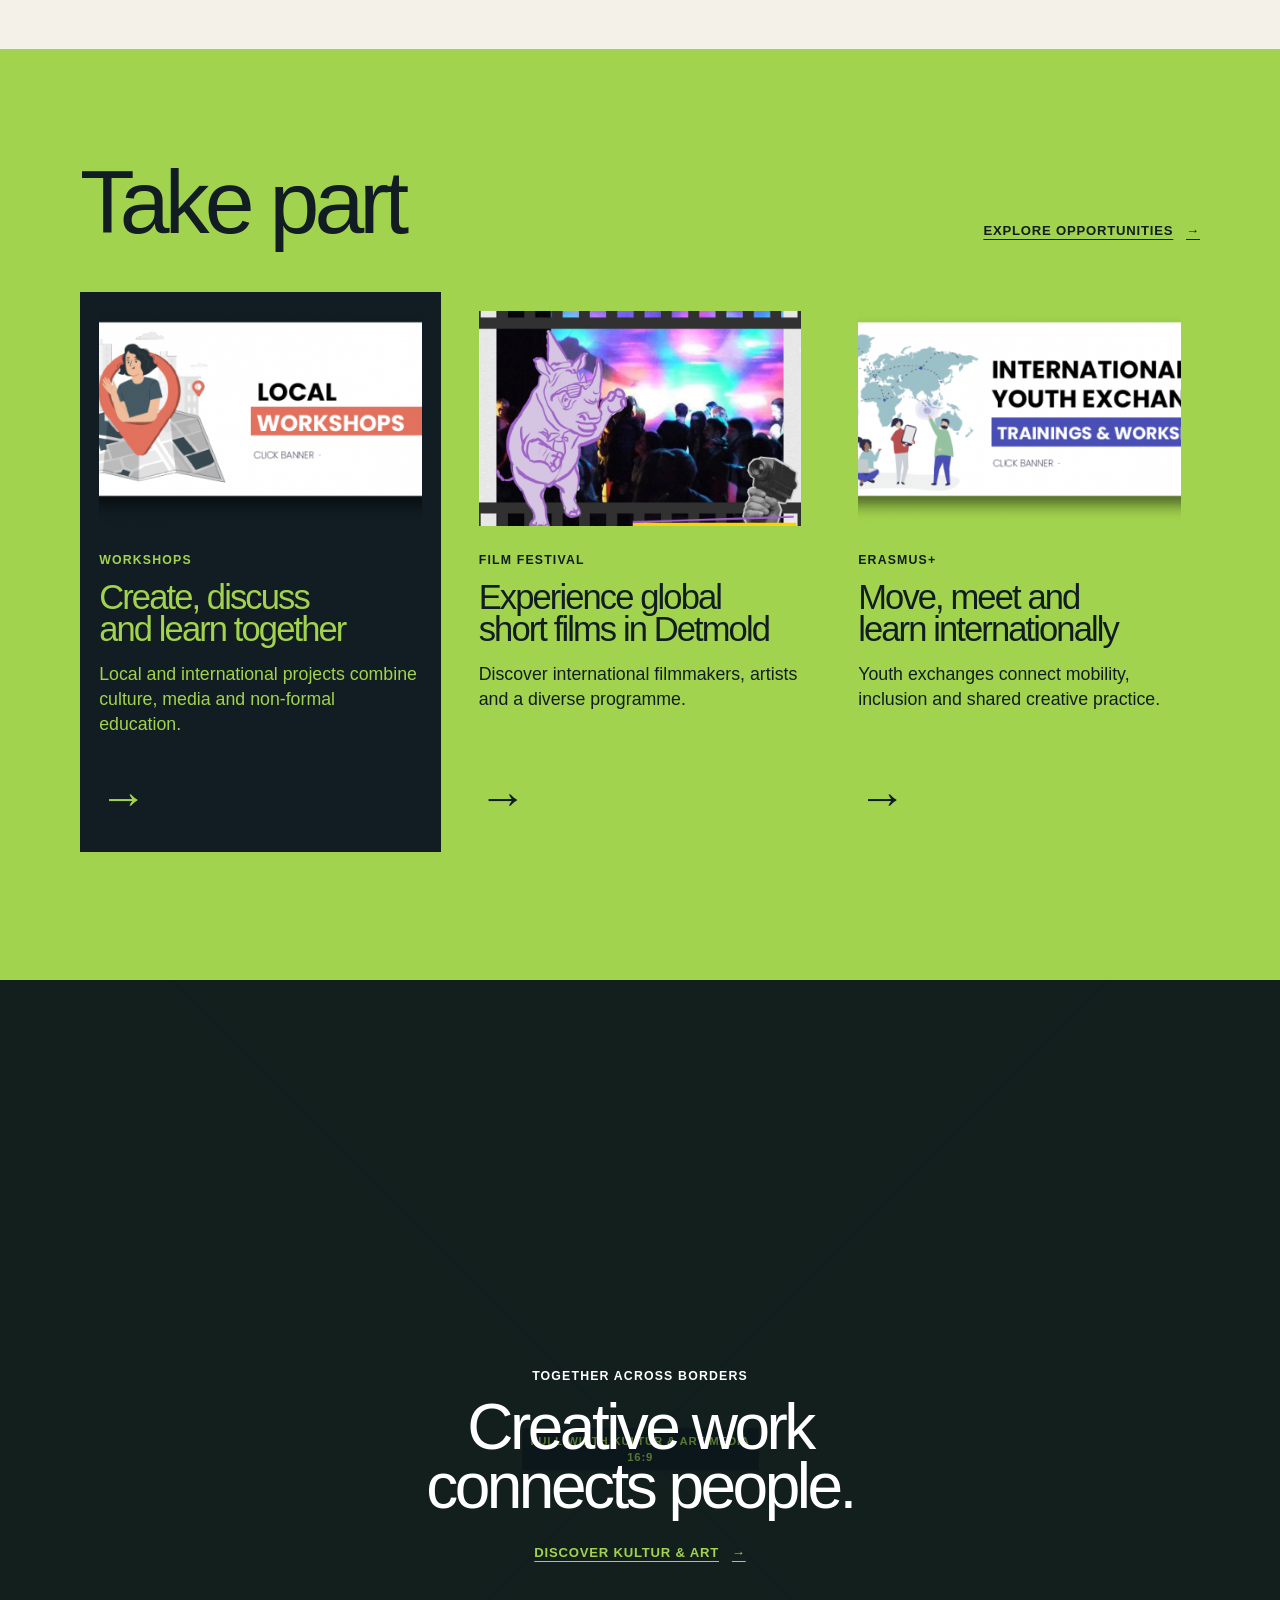
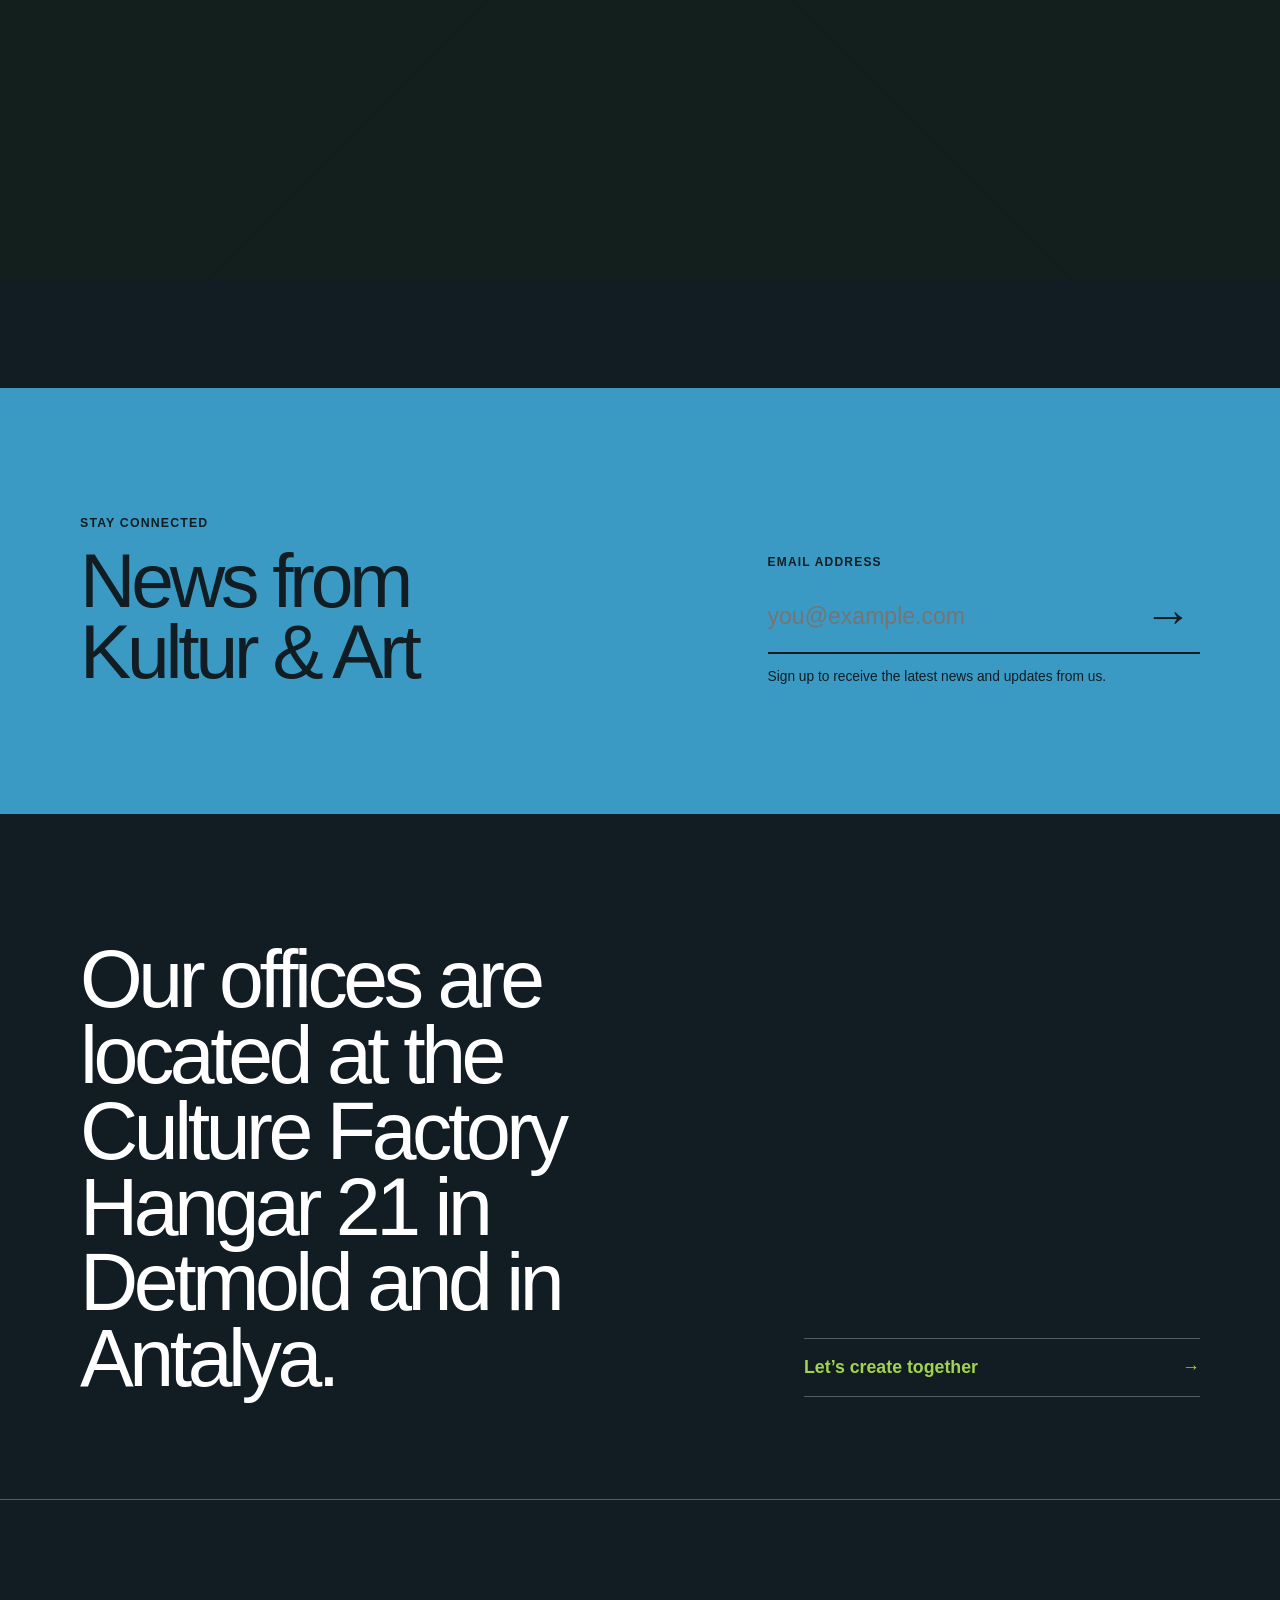
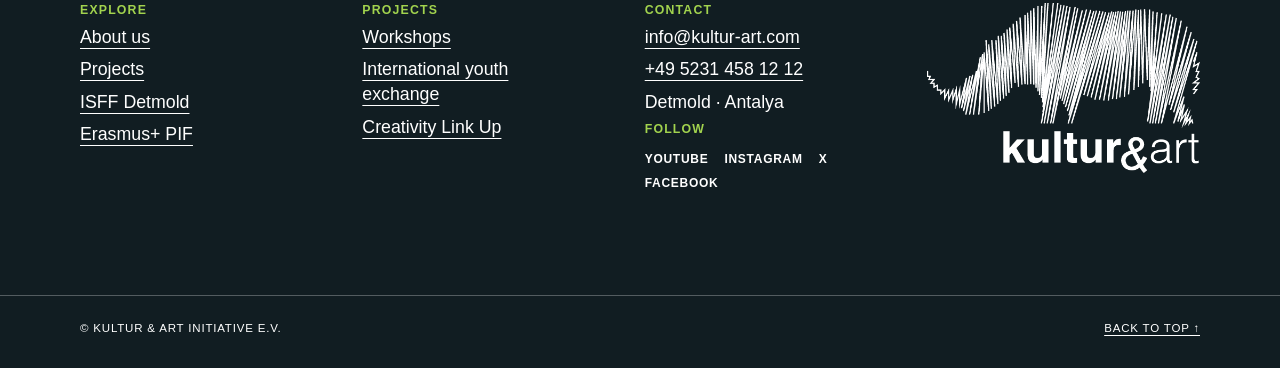
==== commit 9aea9131: "Update homepage background video" ====
--- a/index.html
+++ b/index.html
@@ -76,7 +76,7 @@
         <div class="hero__stage">
           <div class="hero__media">
             <video autoplay muted loop playsinline preload="metadata" poster="/assets/brand/isff-promo.jpg" aria-hidden="true">
-              <source src="/assets/reference/background-video.mp4" type="video/mp4">
+              <source src="/assets/reference/background.mp4" type="video/mp4">
             </video>
             <div class="hero__media-shade" aria-hidden="true"></div>
             <p class="hero__media-fallback">Kultur &amp; Art featured video</p>
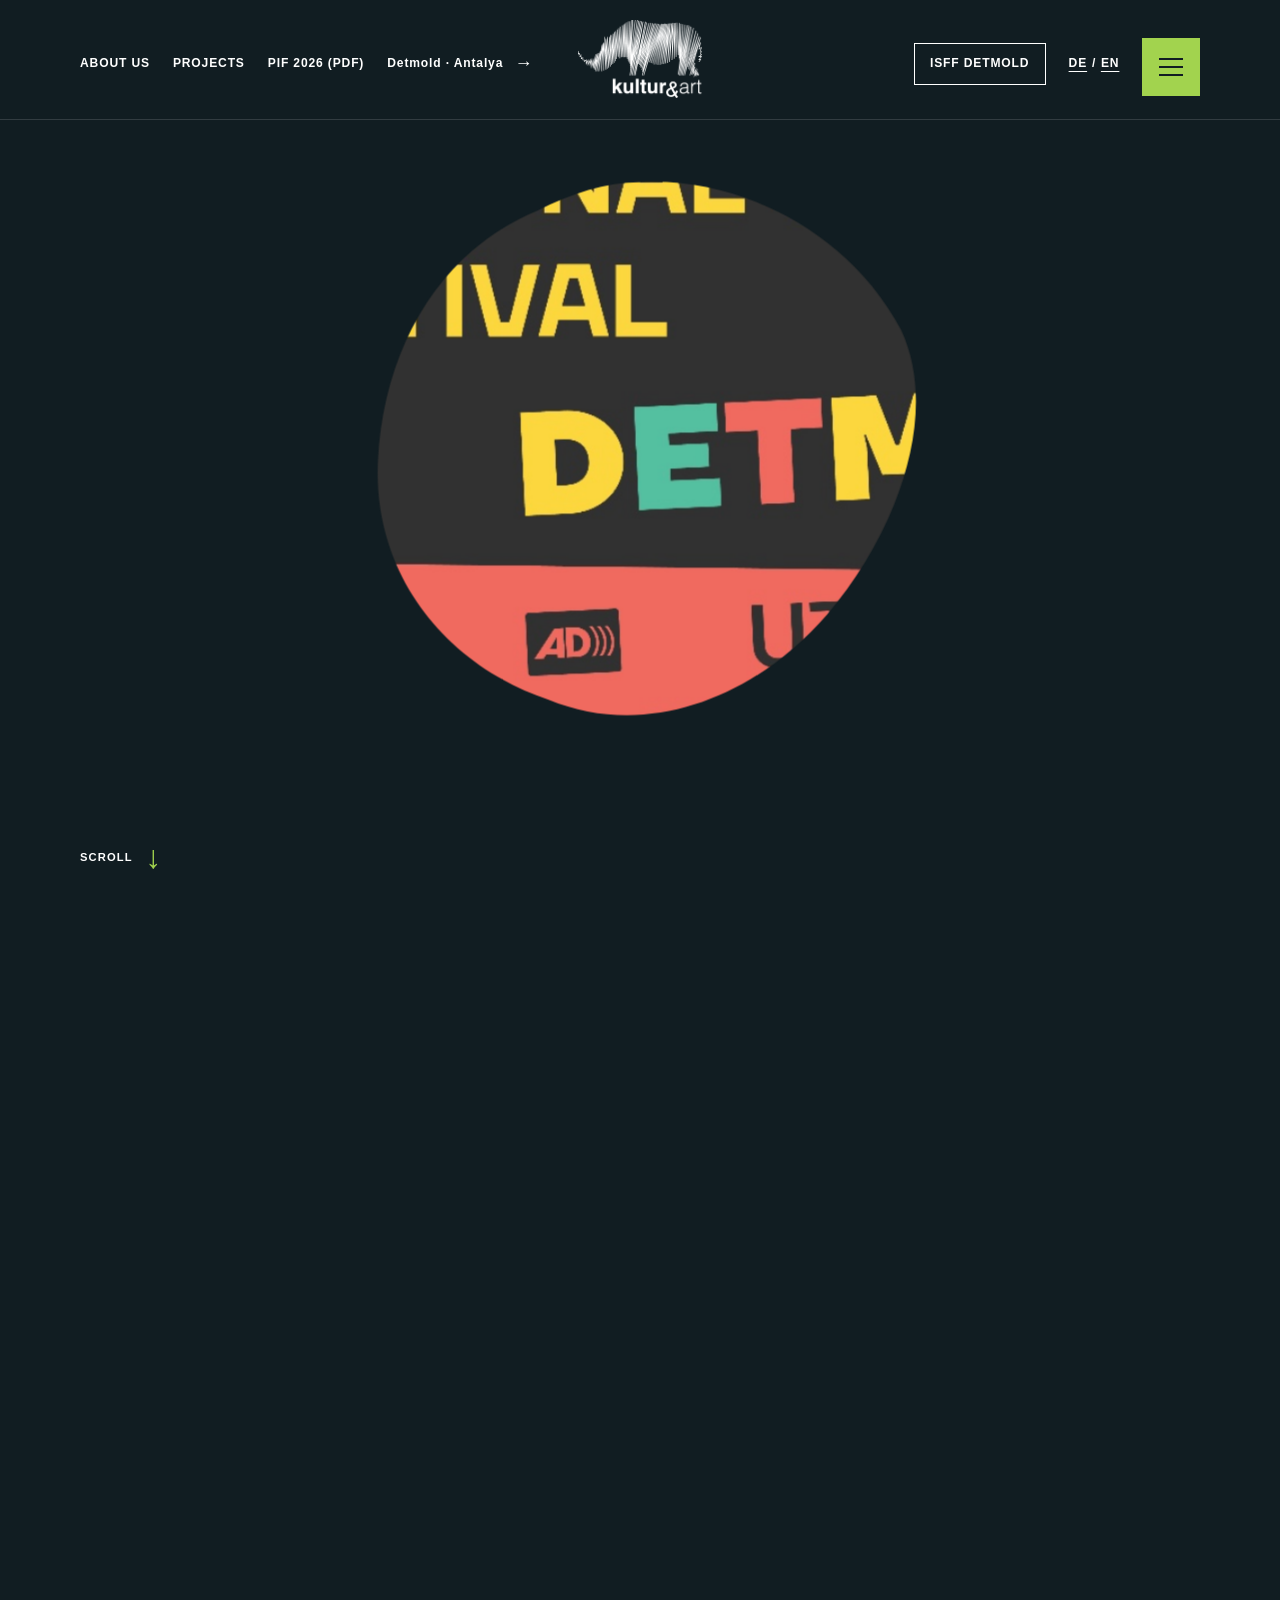
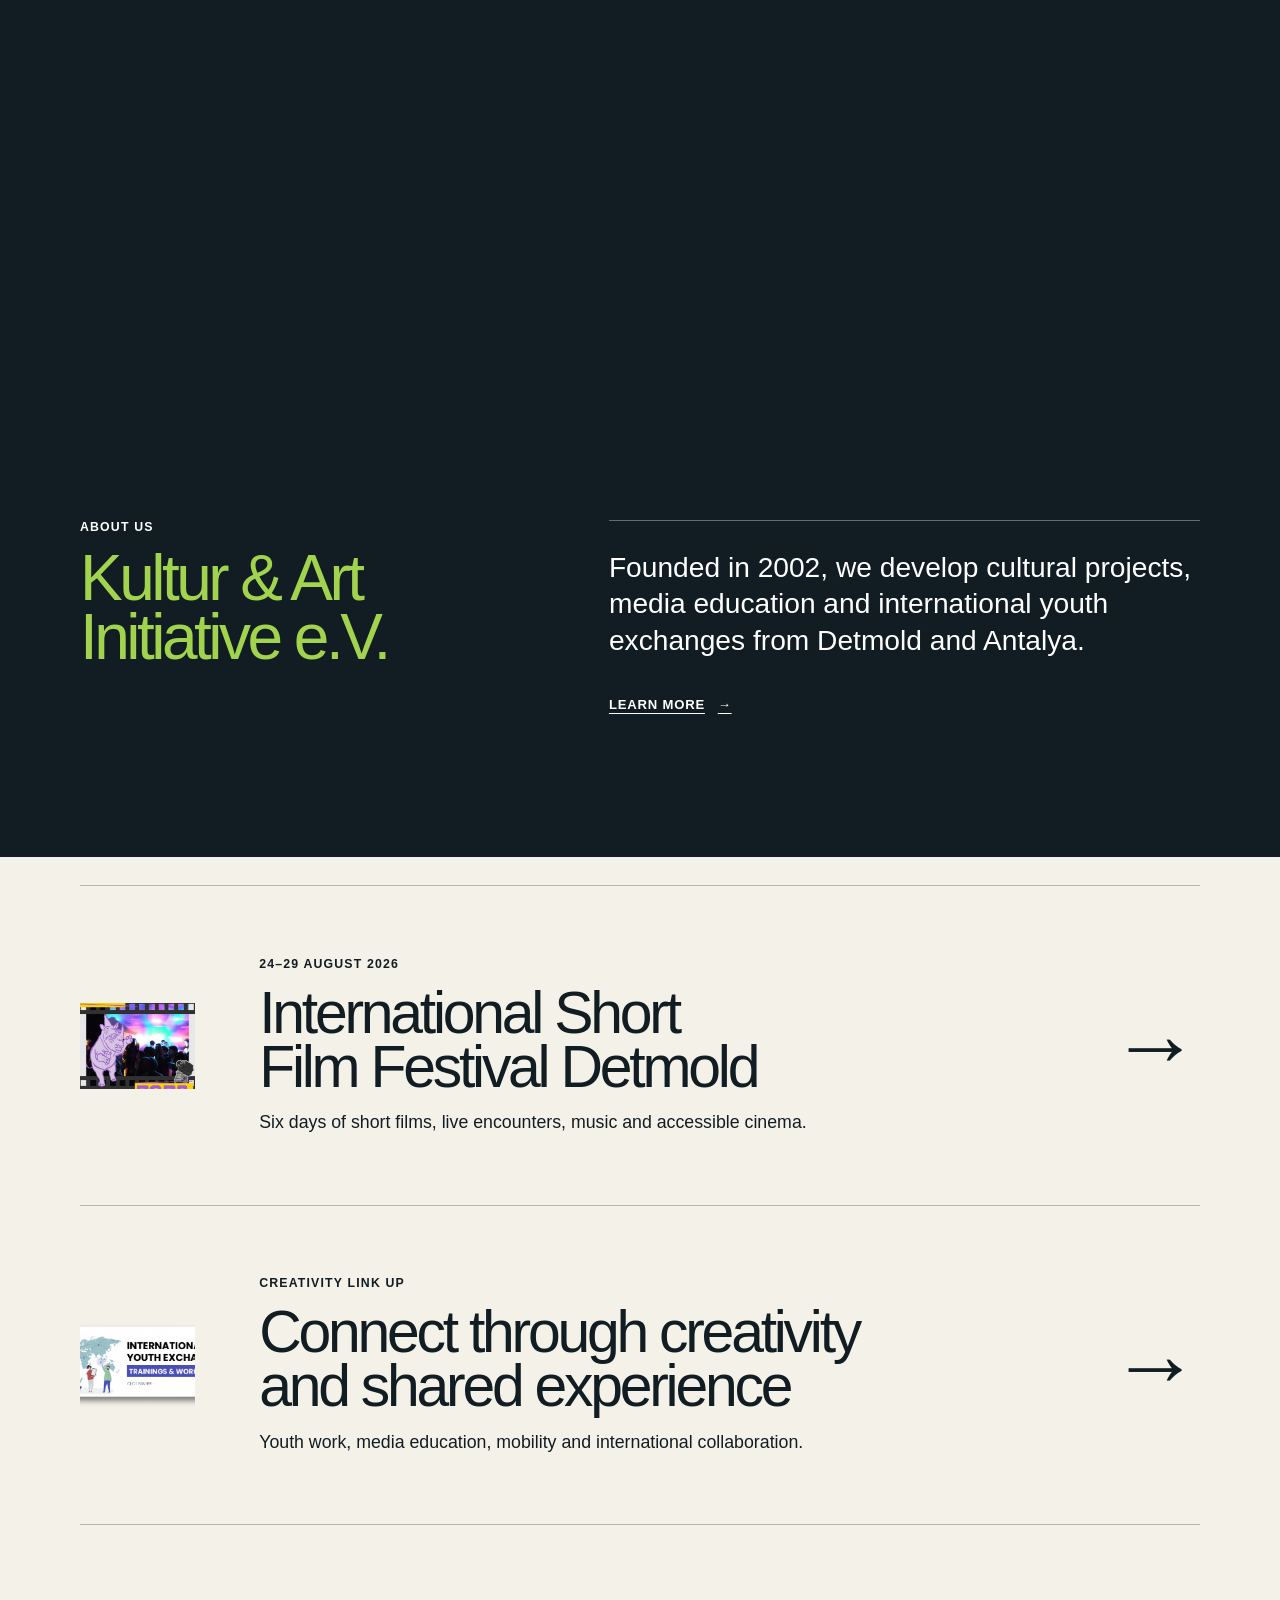
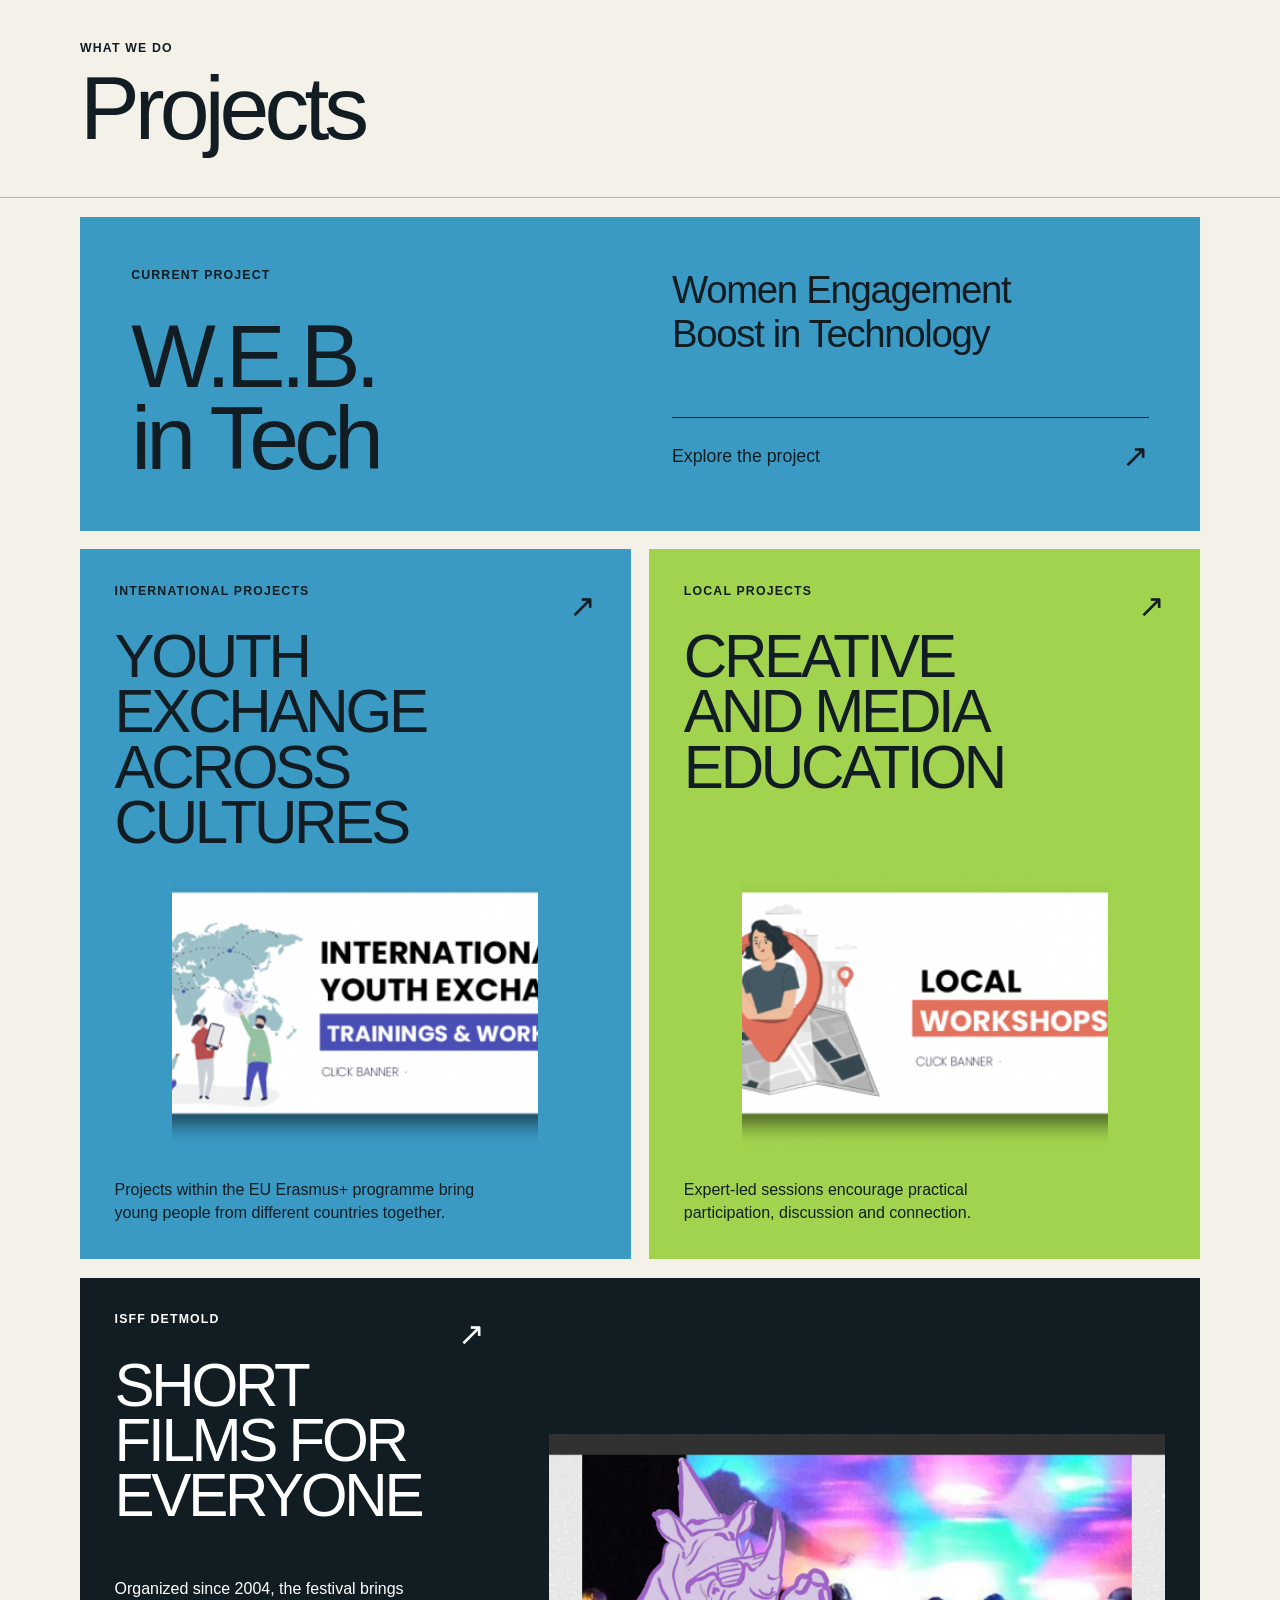
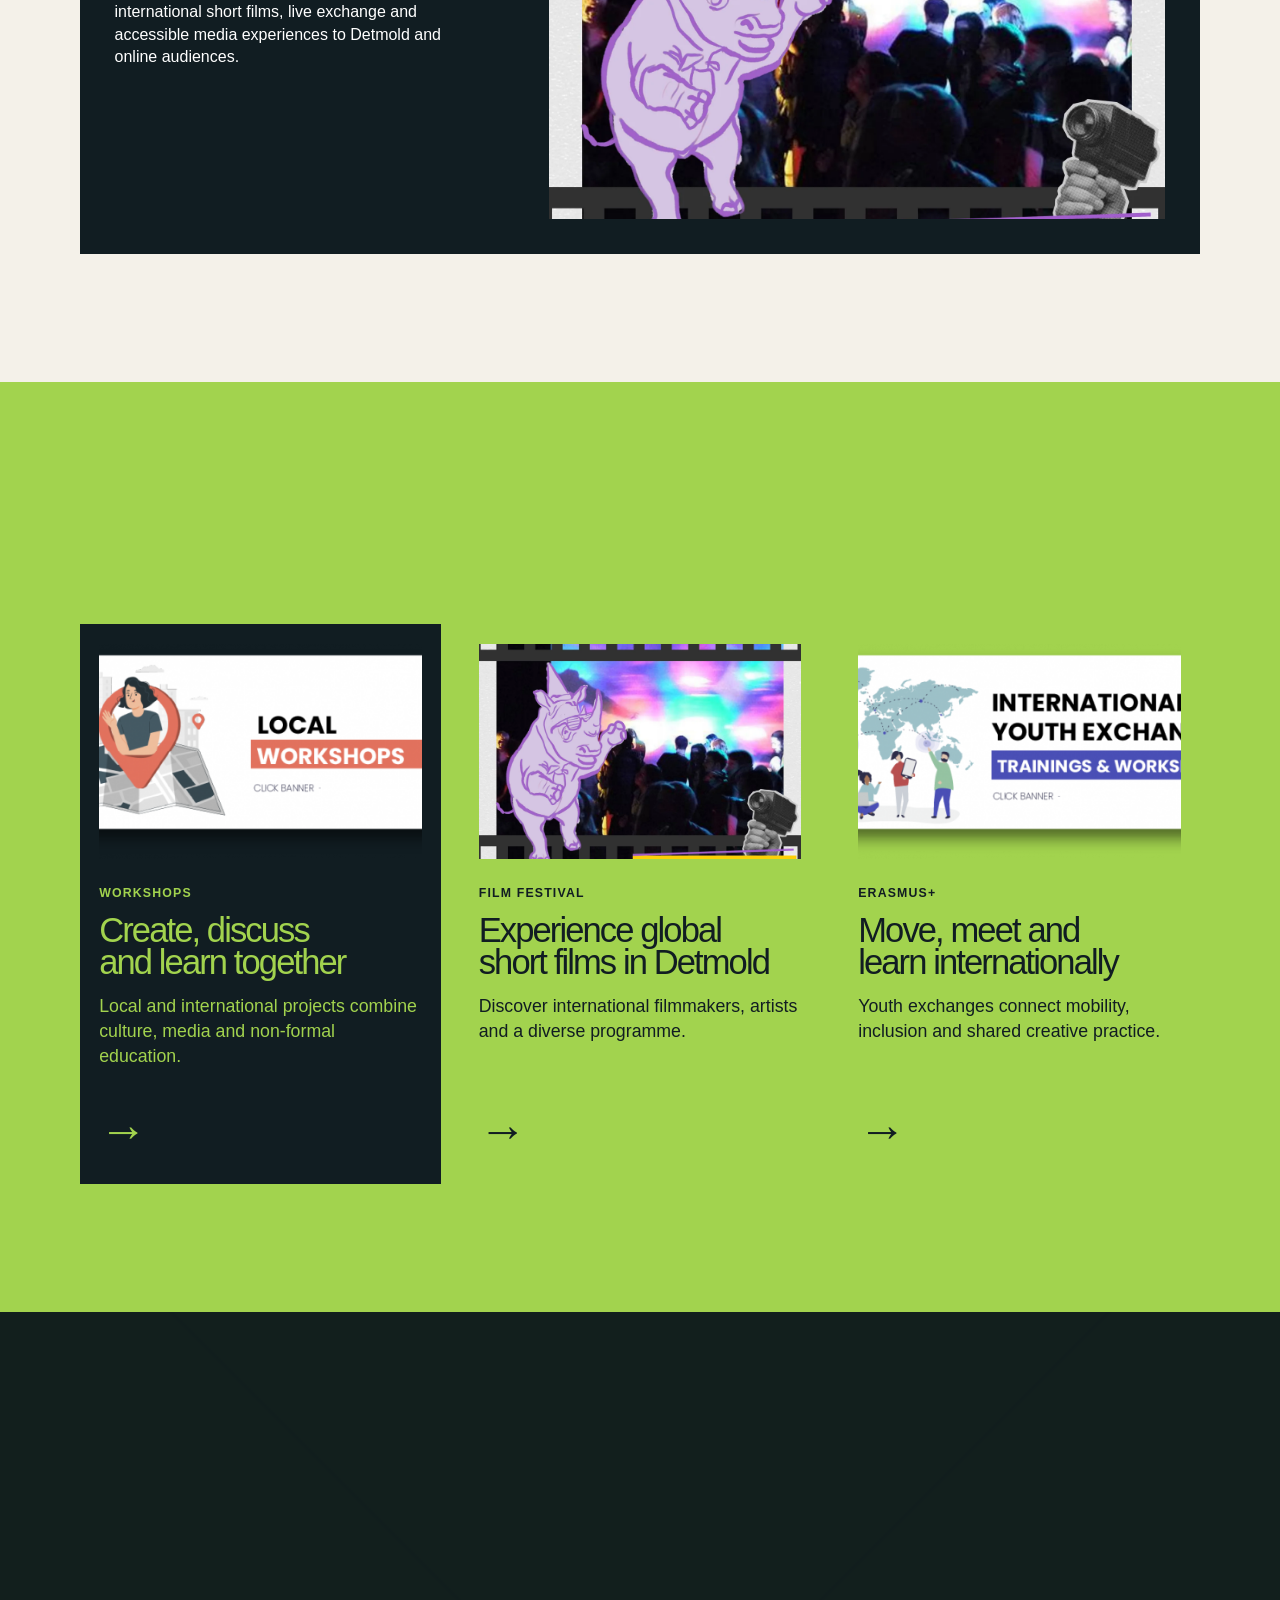
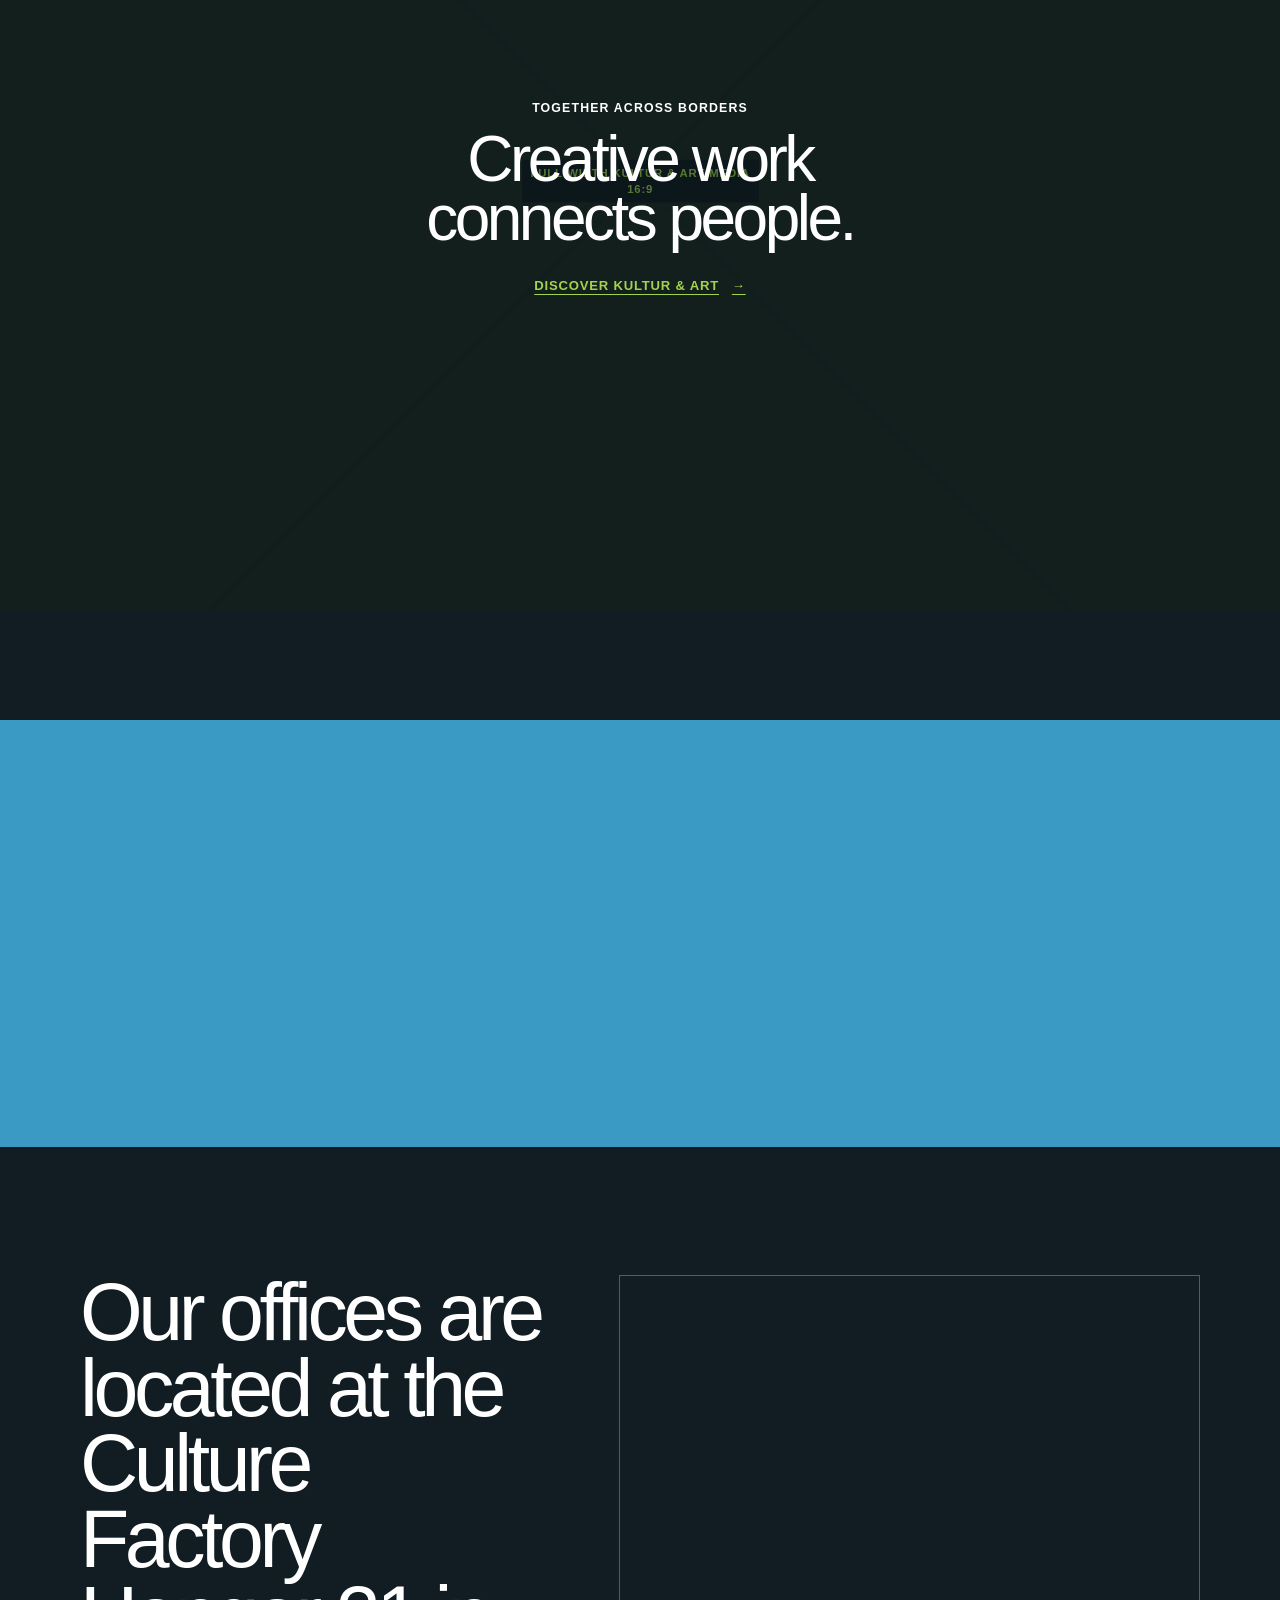
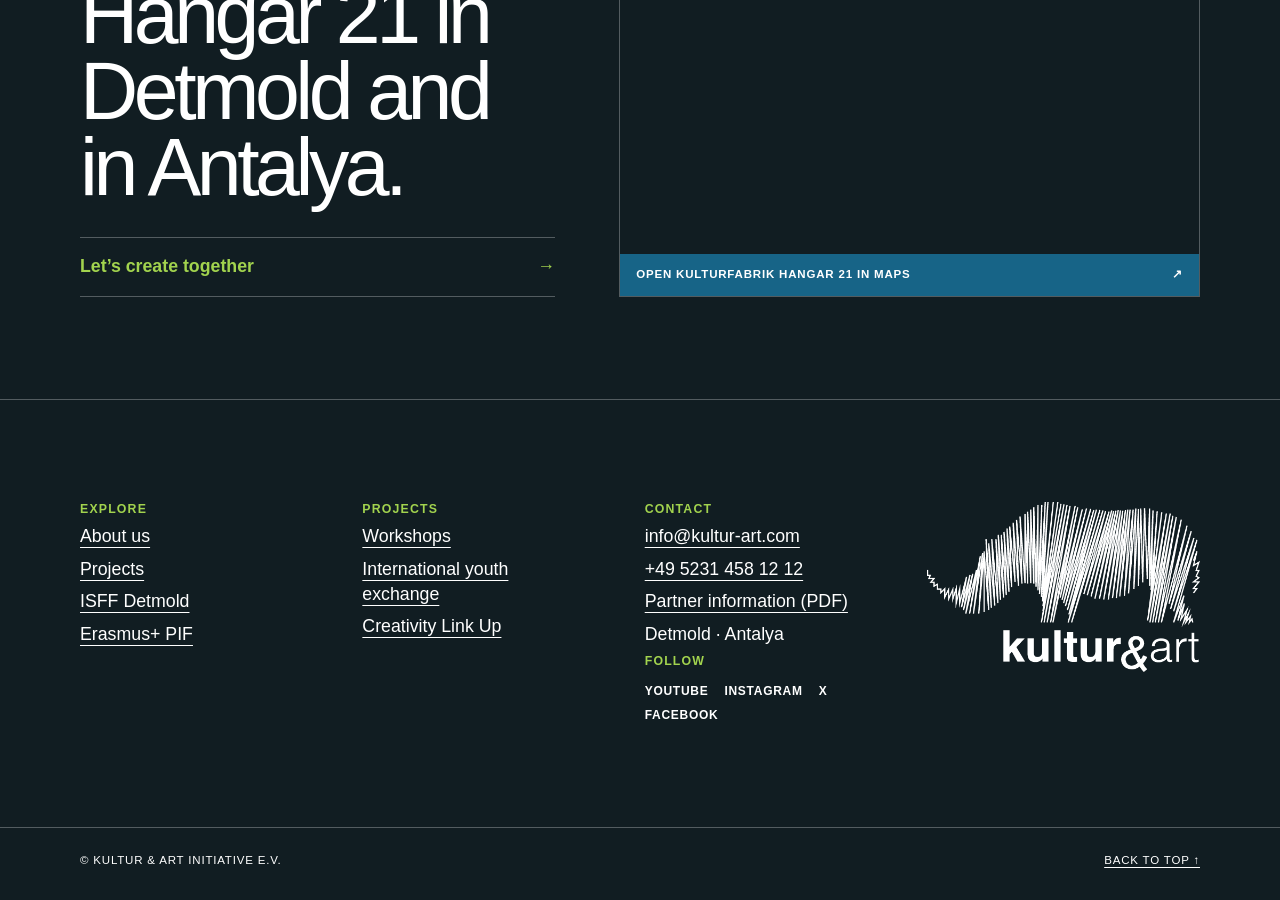
==== commit 088aff68: "feat: refine navigation and partner information" ====
--- a/index.html
+++ b/index.html
@@ -16,6 +16,7 @@
       <nav class="site-header__primary" aria-label="Primary navigation">
         <a class="header-link" href="about/">About us</a>
         <a class="header-link" href="projects/">Projects</a>
+        <a class="header-link" href="assets/brand/KUA%20PIF%202026-2.pdf" target="_blank" rel="noopener">PIF 2026 (PDF)</a>
         <a class="header-status" href="about/#locations">
           <span>Detmold · Antalya</span>
           <span aria-hidden="true">→</span>
@@ -47,7 +48,7 @@
               <a href="about/"><span>02</span> About us</a>
               <a href="projects/"><span>03</span> Projects</a>
               <a href="isff-detmold/"><span>04</span> ISFF Detmold</a>
-              <a href="pif/"><span>05</span> Erasmus+ PIF</a>
+              <a href="assets/brand/KUA%20PIF%202026-2.pdf" target="_blank" rel="noopener"><span>05</span> Erasmus+ PIF (PDF)</a>
             </nav>
 
             <div class="site-menu__meta">
@@ -139,6 +140,16 @@
         </div>
 
         <div class="project-grid container">
+          <a class="web-feature" href="web-in-tech/" data-reveal>
+            <div>
+              <p class="eyebrow">Current project</p>
+              <h3>W.E.B.<br>in Tech</h3>
+            </div>
+            <div class="web-feature__details">
+              <p>Women Engagement Boost in Technology</p>
+              <span class="web-feature__link">Explore the project <span aria-hidden="true">↗</span></span>
+            </div>
+          </a>
           <a class="project-card project-card--blue" href="pif/" data-reveal>
             <div class="project-card__head"><p class="eyebrow">International projects</p><span aria-hidden="true">↗</span></div>
             <h3>Youth exchange across cultures</h3>
@@ -213,13 +224,19 @@
 
     <footer class="site-footer" data-menu-theme="dark">
       <div class="site-footer__statement container" data-reveal>
-        <p>Our offices are located at the Culture Factory Hangar 21 in Detmold and in Antalya.</p>
-        <a href="mailto:info@kultur-art.com">Let’s create together <span aria-hidden="true">→</span></a>
+        <div class="site-footer__statement-copy">
+          <p>Our offices are located at the Culture Factory Hangar 21 in Detmold and in Antalya.</p>
+          <a href="mailto:info@kultur-art.com">Let’s create together <span aria-hidden="true">→</span></a>
+        </div>
+        <div class="site-footer__map">
+          <iframe src="https://www.google.com/maps?q=Kulturfabrik%20Hangar%2021%2C%20Detmold&amp;output=embed" title="Map showing Kulturfabrik Hangar 21 in Detmold" loading="lazy" referrerpolicy="no-referrer-when-downgrade"></iframe>
+          <a href="https://maps.app.goo.gl/v3LpceBPfNpFTag89" target="_blank" rel="noopener">Open Kulturfabrik Hangar 21 in Maps <span aria-hidden="true">↗</span></a>
+        </div>
       </div>
       <div class="site-footer__links container">
         <div><p class="eyebrow">Explore</p><a href="about/">About us</a><a href="projects/">Projects</a><a href="isff-detmold/">ISFF Detmold</a><a href="pif/">Erasmus+ PIF</a></div>
         <div><p class="eyebrow">Projects</p><a href="projects/">Workshops</a><a href="pif/">International youth exchange</a><a href="projects/">Creativity Link Up</a></div>
-        <div><p class="eyebrow">Contact</p><a href="mailto:info@kultur-art.com">info@kultur-art.com</a><a href="tel:+4952314581212">+49 5231 458 12 12</a><p>Detmold · Antalya</p></div>
+        <div><p class="eyebrow">Contact</p><a href="mailto:info@kultur-art.com">info@kultur-art.com</a><a href="tel:+4952314581212">+49 5231 458 12 12</a><a href="assets/brand/KUA%20PIF%202026-2.pdf" target="_blank" rel="noopener">Partner information (PDF)</a><p>Detmold · Antalya</p></div>
         <div class="site-footer__brand"><img src="assets/brand/kulturart-logo.png" alt="Kultur &amp; Art" width="512" height="313"></div>
       </div>
       <div class="site-footer__legal container"><p>© Kultur &amp; Art Initiative e.V.</p><a href="#main-content">Back to top ↑</a></div>
--- a/css/styles.css
+++ b/css/styles.css
@@ -351,16 +351,36 @@
 
 /* Header */
 .site-header {
-  position: absolute;
+  position: fixed;
   z-index: 30;
   inset: 0 0 auto;
   display: grid;
-  grid-template-columns: 1fr auto 1fr;
-  align-items: start;
+  grid-template-columns: minmax(0, 1fr) auto minmax(0, 1fr);
+  align-items: center;
   gap: 2rem;
-  padding: clamp(1.5rem, 3vw, 3.5rem) var(--gutter);
+  padding: clamp(1rem, 1.6vw, 1.5rem) var(--gutter);
+  background: var(--ink);
   color: var(--white);
+  box-shadow: 0 1px 0 rgb(255 255 255 / 14%);
+  backdrop-filter: blur(0);
+  -webkit-backdrop-filter: blur(0);
+  transition:
+    background-color 280ms ease,
+    box-shadow 280ms ease,
+    backdrop-filter 280ms ease;
   pointer-events: none;
+}
+
+body.nav-is-scrolled .site-header {
+  background: rgb(17 29 34 / 68%);
+  box-shadow: 0 1px 0 rgb(255 255 255 / 18%);
+  backdrop-filter: blur(16px);
+  -webkit-backdrop-filter: blur(16px);
+}
+
+.subpage .site-header,
+.subpage--dark-hero .site-header {
+  color: var(--white);
 }
 
 .site-header a,
@@ -378,7 +398,7 @@
 
 .site-header__tools {
   justify-content: flex-end;
-  padding-right: clamp(4.5rem, 6vw, 6.5rem);
+  padding-right: 0;
 }
 
 .header-link,
@@ -413,6 +433,10 @@
   filter: brightness(0) invert(1);
 }
 
+.site-header .site-logo {
+  filter: brightness(0) invert(1);
+}
+
 .site-logo img {
   width: 100%;
   height: auto;
@@ -429,14 +453,6 @@
   transition:
     opacity 450ms ease,
     transform 650ms var(--ease);
-}
-
-body.hero-passed-intro .site-header__primary,
-body.hero-passed-intro .site-header__tools > :not(.site-menu),
-body.hero-passed-intro .site-logo {
-  pointer-events: none;
-  opacity: 0;
-  transform: translateY(-2rem);
 }
 
 /* Persistent menu */
@@ -1023,6 +1039,102 @@
   color: var(--lime);
 }
 
+/* W.E.B. in Tech */
+.web-feature {
+  grid-column: 1 / -1;
+  display: grid;
+  grid-template-columns: repeat(2, minmax(0, 1fr));
+  gap: clamp(2rem, 5vw, 6rem);
+  padding: clamp(1.4rem, 4vw, 4rem);
+  background: var(--blue);
+  color: var(--ink);
+  text-decoration: none;
+}
+
+.web-feature h3 {
+  margin: 2rem 0 0;
+  font-size: clamp(3.4rem, 7vw, 8rem);
+}
+
+.web-feature__details {
+  display: flex;
+  flex-direction: column;
+  justify-content: space-between;
+  gap: 2rem;
+}
+
+.web-feature__details > p {
+  max-width: 20ch;
+  margin: 0;
+  font-size: clamp(1.6rem, 3vw, 3rem);
+  line-height: 1.15;
+  letter-spacing: -0.035em;
+}
+
+.web-feature__link {
+  display: flex;
+  align-items: center;
+  justify-content: space-between;
+  gap: 1rem;
+  padding-top: 1rem;
+  border-top: 1px solid currentColor;
+}
+
+.web-feature__link > span {
+  font-size: 2rem;
+}
+
+.web-feature:hover .web-feature__link,
+.web-feature:focus-visible .web-feature__link {
+  text-decoration: underline;
+  text-underline-offset: 0.3em;
+}
+
+.web-project-list {
+  padding-bottom: var(--gap);
+}
+
+.web-hero {
+  padding-block: clamp(10rem, 18vw, 16rem) clamp(3rem, 6vw, 6rem);
+  background: var(--blue);
+}
+
+.web-hero__back {
+  display: inline-block;
+  margin-bottom: 3rem;
+}
+
+.web-hero h1 {
+  margin-block: 2rem 3rem;
+  font-size: clamp(4rem, 14vw, 14rem);
+  line-height: 0.85;
+}
+
+.web-hero h1 span {
+  color: var(--ink);
+}
+
+.web-hero__details {
+  display: flex;
+  flex-wrap: wrap;
+  align-items: end;
+  justify-content: space-between;
+  gap: 2rem;
+}
+
+.web-hero__details > p {
+  max-width: 24ch;
+  margin: 0;
+  font-size: clamp(1.5rem, 3vw, 3rem);
+  line-height: 1.15;
+}
+
+@media (max-width: 47.99rem) {
+  .web-feature {
+    grid-template-columns: minmax(0, 1fr);
+  }
+}
+
 /* Participation */
 .participate {
   position: relative;
@@ -1240,14 +1352,21 @@
 
 .site-footer__statement {
   display: grid;
-  grid-template-columns: 1.25fr 0.75fr;
-  align-items: end;
+  grid-template-columns: minmax(0, 0.9fr) minmax(20rem, 1.1fr);
+  align-items: stretch;
   gap: 4rem;
   padding-bottom: clamp(4rem, 8vw, 9rem);
   border-bottom: 1px solid rgb(255 255 255 / 28%);
 }
 
-.site-footer__statement p {
+.site-footer__statement-copy {
+  display: flex;
+  flex-direction: column;
+  justify-content: space-between;
+  gap: 2rem;
+}
+
+.site-footer__statement-copy p {
   max-width: 18ch;
   margin: 0;
   font-family: var(--display);
@@ -1256,7 +1375,7 @@
   line-height: 0.94;
 }
 
-.site-footer__statement a {
+.site-footer__statement-copy a {
   display: flex;
   justify-content: space-between;
   gap: 1rem;
@@ -1265,6 +1384,36 @@
   color: var(--lime);
   font-weight: 700;
   text-decoration: none;
+}
+
+.site-footer__map {
+  display: grid;
+  grid-template-rows: minmax(15rem, 1fr) auto;
+  min-height: clamp(18rem, 28vw, 26rem);
+  overflow: hidden;
+  border: 1px solid rgb(255 255 255 / 28%);
+}
+
+.site-footer__map iframe {
+  width: 100%;
+  height: 100%;
+  border: 0;
+  filter: grayscale(1) contrast(1.1);
+}
+
+.site-footer__map a {
+  display: flex;
+  align-items: center;
+  justify-content: space-between;
+  gap: 1rem;
+  padding: 0.8rem 1rem;
+  background: var(--blue-dark);
+  color: var(--white);
+  font-size: 0.72rem;
+  font-weight: 700;
+  letter-spacing: 0.07em;
+  text-decoration: none;
+  text-transform: uppercase;
 }
 
 .site-footer__links {
@@ -1449,7 +1598,7 @@
   }
 
   .site-header__tools {
-    padding-right: 4.1rem;
+    padding-right: 0;
   }
 
   .language-switcher {
@@ -1706,7 +1855,7 @@
   }
 
   .site-header__tools {
-    padding-right: 4rem;
+    padding-right: 0;
   }
 
   .site-menu summary {
